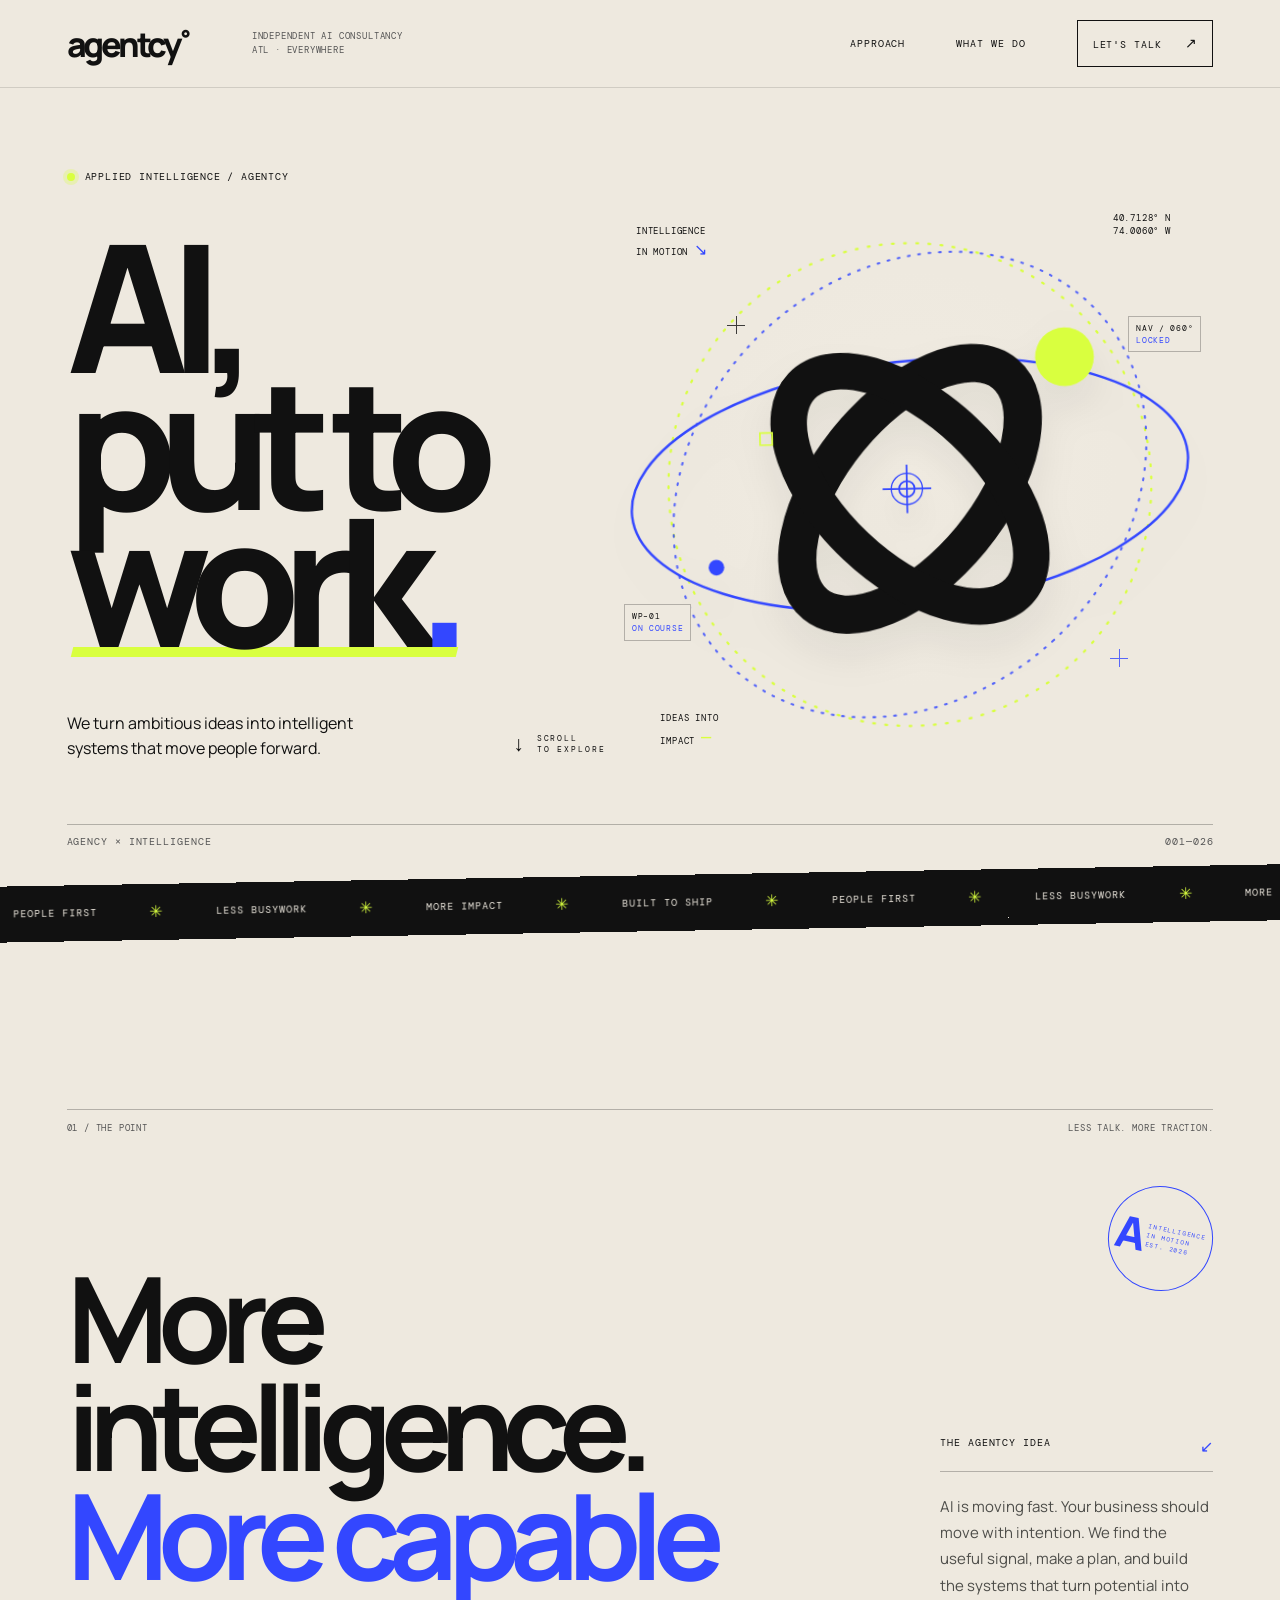
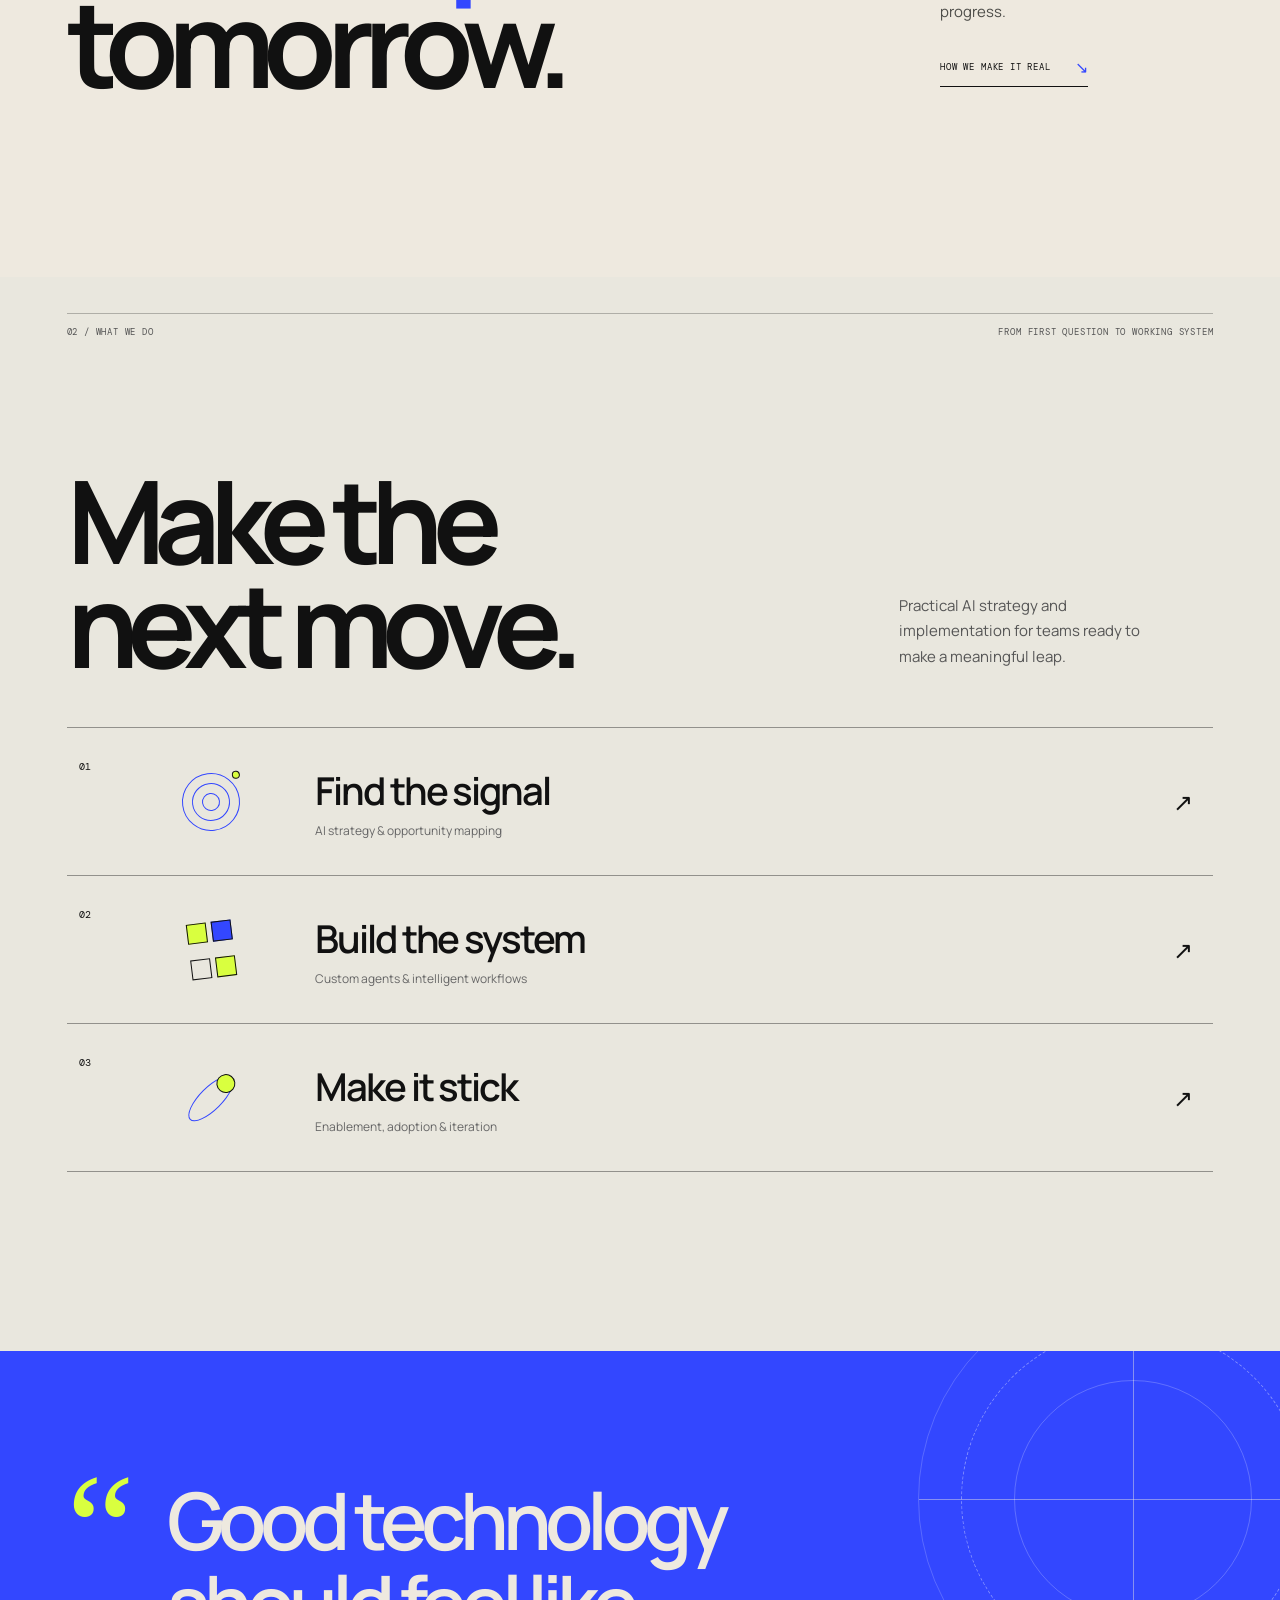
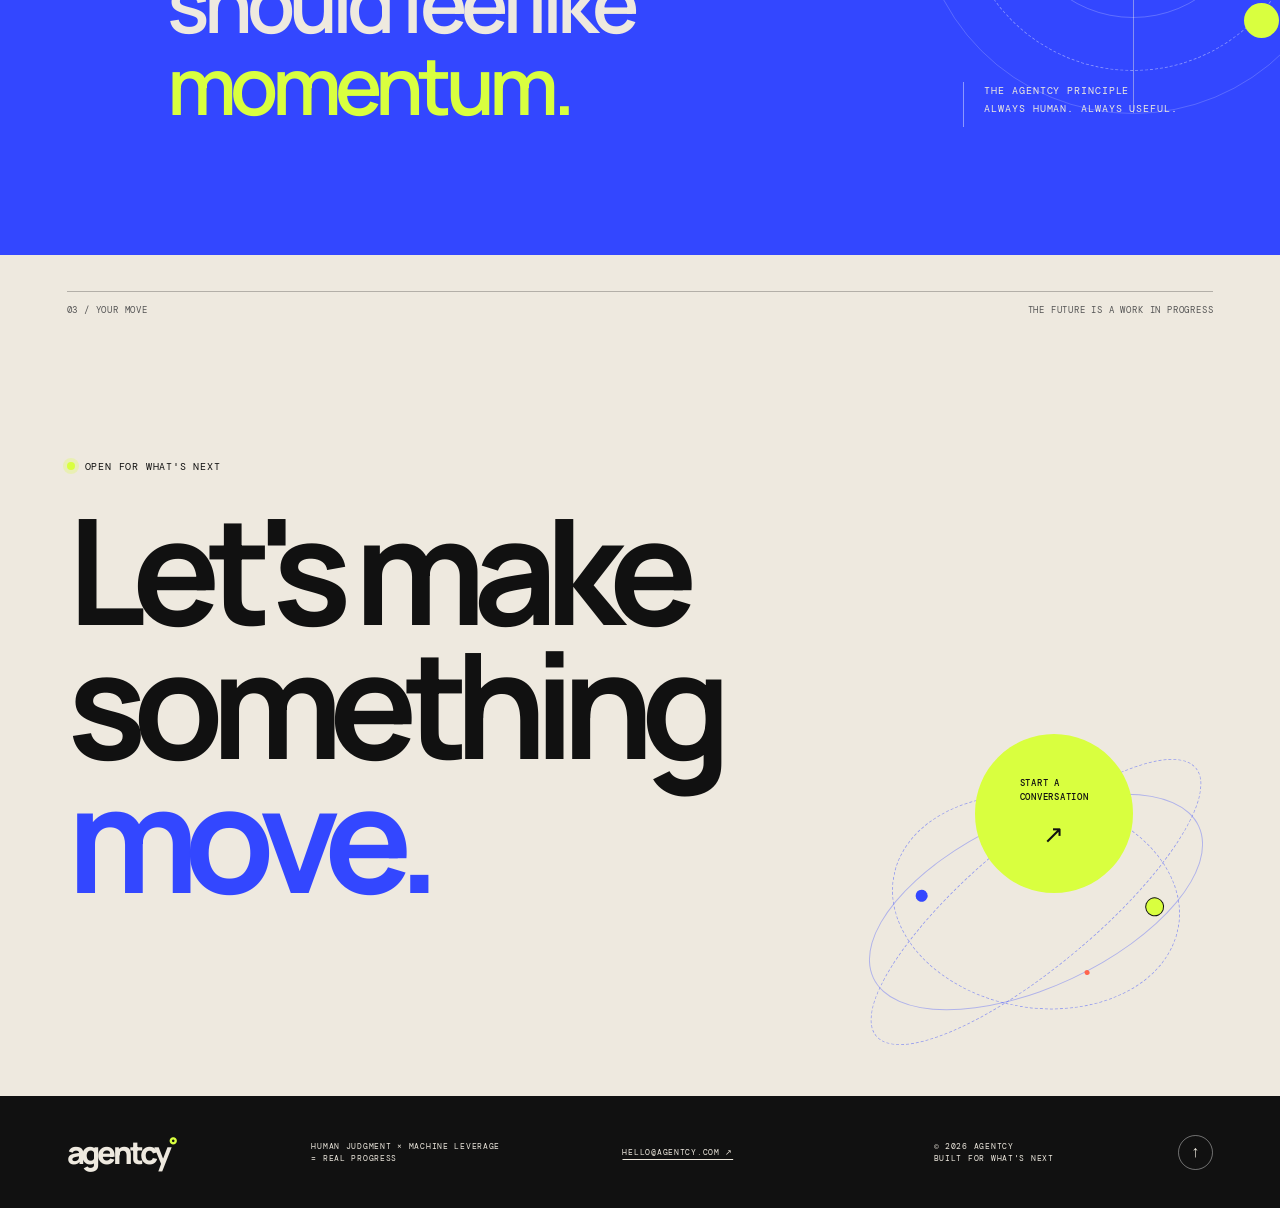
==== index.html @ abfb2449 "Publish Agentcy mockup" ====
<!doctype html>
<html lang="en">
  <head>
    <meta charset="utf-8" />
    <meta name="viewport" content="width=device-width, initial-scale=1" />
    <meta name="theme-color" content="#eee9df" />
    <meta name="description" content="Agentcy puts artificial intelligence to work for a brighter working world." />
    <title>Agentcy — AI, put to work.</title>
    <link rel="preconnect" href="https://fonts.googleapis.com" />
    <link rel="preconnect" href="https://fonts.gstatic.com" crossorigin />
    <link href="https://fonts.googleapis.com/css2?family=DM+Mono:wght@400;500&family=Manrope:wght@400;500;600;700;800&display=swap" rel="stylesheet" />
    <link rel="stylesheet" href="styles.css" />
    <script src="motion.js" defer></script>
  </head>
  <body>
    <div class="site-shell">
      <header class="topbar">
        <a class="wordmark" href="#top" aria-label="Agentcy home">agentcy<span class="mark-dot">°</span></a>
        <span class="topbar-note mono">INDEPENDENT AI CONSULTANCY<br />ATL · EVERYWHERE</span>
        <nav class="topnav mono" aria-label="Main navigation">
          <a href="#approach">APPROACH</a>
          <a href="#services">WHAT WE DO</a>
          <a class="nav-contact" href="#contact">LET'S TALK <span>↗</span></a>
        </nav>
        <button class="menu-toggle" aria-label="Open navigation" aria-expanded="false"><i></i><i></i></button>
      </header>

      <main id="top">
        <section class="hero section-frame" aria-labelledby="hero-title">
          <div class="hero-copy">
            <p class="eyebrow mono"><span class="live-dot"></span> APPLIED INTELLIGENCE / AGENTCY</p>
            <h1 id="hero-title">AI,<br />put to<br /><span class="underlined-word">work<span class="period">.</span></span></h1>
            <div class="hero-bottomline">
              <p>We turn ambitious ideas into intelligent systems that move people forward.</p>
              <a class="round-link mono" href="#approach" aria-label="Scroll to discover">↓ <span>SCROLL<br />TO EXPLORE</span></a>
            </div>
          </div>
          <div class="hero-art motion-stage" data-motion="hero" aria-label="Animated Agentcy orbital mark">
            <div class="art-caption mono caption-top">INTELLIGENCE<br />IN MOTION <span>↘</span></div>
            <div class="crosshair crosshair-a"></div><div class="crosshair crosshair-b"></div>
            <div class="art-coordinate mono">40.7128° N<br />74.0060° W</div>
            <svg class="orbital-art" viewBox="0 0 700 700" role="img" aria-hidden="true">
              <defs>
                <filter id="grain" x="-20%" y="-20%" width="140%" height="140%">
                  <feTurbulence type="fractalNoise" baseFrequency=".8" numOctaves="2" stitchTiles="stitch" />
                  <feColorMatrix type="saturate" values="0" />
                  <feComponentTransfer><feFuncA type="table" tableValues="0 .16" /></feComponentTransfer>
                  <feBlend in="SourceGraphic" mode="soft-light" />
                </filter>
              </defs>
              <g class="orbit-drift">
                <g class="orbit-rings">
                  <circle class="ring ring-dash" cx="350" cy="350" r="278" />
                  <ellipse class="orbit-line orbit-blue-a" cx="350" cy="350" rx="322" ry="142" transform="rotate(-27 350 350)" />
                  <ellipse class="orbit-line orbit-line-dash orbit-blue-b" cx="350" cy="350" rx="244" ry="294" transform="rotate(27 350 350)" />
                </g>
              </g>
              <g class="ribbon-drift">
                <g class="ribbon-group">
                  <ellipse class="black-loop black-loop-a" cx="350" cy="350" rx="172" ry="91" transform="rotate(-47 350 350)" />
                  <ellipse class="black-loop black-loop-b" cx="350" cy="350" rx="172" ry="91" transform="rotate(47 350 350)" />
                </g>
              </g>
              <g class="waypoints">
                <g class="orb-float"><circle class="waypoint waypoint-lime" cx="536" cy="203" r="35" /></g>
                <circle class="waypoint waypoint-blue" cx="121" cy="445" r="9" />
                <rect class="waypoint-square" x="174" y="291" width="14" height="14" />
              </g>
              <g class="target-mark">
                <circle class="target-pulse" cx="350" cy="350" r="18" />
                <circle cx="350" cy="350" r="9" />
                <path d="M350 322v56M322 350h56" />
              </g>
            </svg>
            <span class="hud-label mono hud-label-a">NAV / 060°<br /><b>LOCKED</b></span>
            <span class="hud-label mono hud-label-b">WP–01<br /><b>ON COURSE</b></span>
            <div class="art-caption mono caption-bottom">IDEAS INTO<br />IMPACT <span>—</span></div>
          </div>
          <div class="hero-index mono">AGENCY × INTELLIGENCE <span>001—026</span></div>
        </section>

        <section class="ticker" aria-label="Agentcy capabilities">
          <div class="ticker-track mono" aria-hidden="true">
            <span>PEOPLE FIRST</span><b>✳</b><span>LESS BUSYWORK</span><b>✳</b><span>MORE IMPACT</span><b>✳</b><span>BUILT TO SHIP</span><b>✳</b><span>PEOPLE FIRST</span><b>✳</b><span>LESS BUSYWORK</span><b>✳</b><span>MORE IMPACT</span><b>✳</b><span>BUILT TO SHIP</span><b>✳</b>
          </div>
        </section>

        <section class="manifesto section-frame" id="approach">
          <div class="section-kicker mono"><span>01 / THE POINT</span><span>LESS TALK. MORE TRACTION.</span></div>
          <div class="manifesto-content">
            <h2>More intelligence.<br /><span class="outline-text">More capable</span><br />tomorrow.</h2>
            <div class="manifesto-aside">
              <p class="aside-tag mono">THE AGENTCY IDEA <span>↙</span></p>
              <p>AI is moving fast. Your business should move with intention. We find the useful signal, make a plan, and build the systems that turn potential into progress.</p>
              <a href="#services" class="text-link mono">HOW WE MAKE IT REAL <span>↘</span></a>
            </div>
          </div>
          <div class="manifesto-stamp mono"><span>A</span><small>INTELLIGENCE<br />IN MOTION<br />EST. 2026</small></div>
        </section>

        <section class="services section-frame" id="services">
          <div class="section-kicker mono"><span>02 / WHAT WE DO</span><span>FROM FIRST QUESTION TO WORKING SYSTEM</span></div>
          <div class="services-heading"><h2>Make the<br />next move.</h2><p>Practical AI strategy and implementation for teams ready to make a meaningful leap.</p></div>
          <div class="service-list">
            <article class="service-card motion-card">
              <span class="service-no mono">01</span><div class="service-symbol symbol-scan"><i></i><i></i><i></i><b></b></div>
              <div class="service-name"><h3>Find the signal</h3><p>AI strategy & opportunity mapping</p></div><span class="service-arrow">↗</span>
              <span class="card-hud mono">SCAN COMPLETE / 100%</span>
            </article>
            <article class="service-card motion-card">
              <span class="service-no mono">02</span><div class="service-symbol symbol-grid"><i></i><i></i><i></i><i></i></div>
              <div class="service-name"><h3>Build the system</h3><p>Custom agents & intelligent workflows</p></div><span class="service-arrow">↗</span>
              <span class="card-hud mono">SYSTEM STATUS / READY</span>
            </article>
            <article class="service-card motion-card">
              <span class="service-no mono">03</span><div class="service-symbol symbol-orbit"><i></i><b></b></div>
              <div class="service-name"><h3>Make it stick</h3><p>Enablement, adoption & iteration</p></div><span class="service-arrow">↗</span>
              <span class="card-hud mono">HUMAN LOOP / ACTIVE</span>
            </article>
          </div>
        </section>

        <section class="quote-band">
          <div class="quote-grid">
            <span class="quote-mark">“</span>
            <blockquote>Good technology should feel like <em>momentum.</em></blockquote>
            <div class="quote-credit mono">THE AGENTCY PRINCIPLE<br />ALWAYS HUMAN. ALWAYS USEFUL.</div>
            <div class="quote-graphic" aria-hidden="true"><span></span><i></i><b></b></div>
          </div>
        </section>

        <section class="contact section-frame" id="contact">
          <div class="section-kicker mono"><span>03 / YOUR MOVE</span><span>THE FUTURE IS A WORK IN PROGRESS</span></div>
          <div class="contact-content">
            <div><p class="eyebrow mono"><span class="live-dot"></span> OPEN FOR WHAT'S NEXT</p><h2>Let's make<br />something <span>move.</span></h2></div>
            <a href="mailto:hello@agentcy.com" class="contact-button"><span>START A<br />CONVERSATION</span><b>↗</b></a>
          </div>
          <div class="contact-orbit" aria-hidden="true"><i></i><b></b><span></span></div>
        </section>
      </main>

      <footer class="footer mono">
        <a class="footer-logo" href="#top">agentcy<span>°</span></a>
        <span>HUMAN JUDGMENT × MACHINE LEVERAGE<br />= REAL PROGRESS</span>
        <a href="mailto:hello@agentcy.com">HELLO@AGENTCY.COM ↗</a>
        <span>© 2026 AGENTCY<br />BUILT FOR WHAT'S NEXT</span>
        <a class="back-top" href="#top" aria-label="Back to top">↑</a>
      </footer>
      <div class="scroll-meter" aria-hidden="true"><span></span></div>
    </div>
  </body>
</html>
---- styles.css ----
:root{--bone:#f2f0e8;--ink:#111;--lime:#d9ff3f;--blue:#3347ff;--concrete:#b9b8b1;--coral:#ff654d;--mono:'DM Mono',monospace;--sans:'Manrope',Arial,sans-serif;--gutter:clamp(22px,5.2vw,82px);--ease:cubic-bezier(.2,.7,.2,1)}
*{box-sizing:border-box}html{scroll-behavior:smooth;background:var(--bone)}body{margin:0;background:var(--bone);color:var(--ink);font-family:var(--sans);overflow-x:hidden}a{color:inherit;text-decoration:none}button{font:inherit}.site-shell{max-width:1920px;margin:auto;overflow:hidden}.mono{font-family:var(--mono);font-weight:400;letter-spacing:.09em;font-size:10px;line-height:1.55}.section-frame{padding-inline:var(--gutter);position:relative}.topbar{height:88px;padding:0 var(--gutter);display:flex;align-items:center;border-bottom:1px solid #1112;gap:clamp(24px,5vw,84px);position:relative;z-index:5}.wordmark{font-size:34px;letter-spacing:-.095em;font-weight:800;line-height:1}.mark-dot{font-size:.65em;vertical-align:top;margin-left:2px}.topbar-note{font-size:9px;color:#555;line-height:1.45}.topnav{margin-left:auto;display:flex;align-items:center;gap:clamp(22px,4vw,60px)}.topnav a{position:relative}.topnav a:after{content:"";position:absolute;left:0;right:100%;bottom:-5px;height:1px;background:var(--ink);transition:right .3s}.topnav a:hover:after{right:0}.topnav .nav-contact{padding:12px 15px;border:1px solid var(--ink);transition:background .2s,color .2s}.nav-contact:hover{background:var(--ink);color:var(--bone)}.nav-contact:after{display:none}.nav-contact span{margin-left:16px;font-size:14px}.menu-toggle{display:none;background:none;border:0;padding:10px}.hero{min-height:min(780px,calc(100svh - 88px));display:grid;grid-template-columns:.94fr 1.06fr;align-items:center;padding-top:58px;padding-bottom:58px}.hero-copy{position:relative;z-index:2;padding-bottom:26px}.eyebrow{font-size:10px;letter-spacing:.08em;margin:0 0 clamp(30px,4vw,55px);display:flex;align-items:center;gap:10px}.live-dot{width:8px;height:8px;background:var(--lime);border-radius:50%;display:inline-block;box-shadow:0 0 0 4px #d9ff3f45}.hero h1{font-size:clamp(90px,13.9vw,203px);letter-spacing:-.105em;line-height:.77;font-weight:800;margin:0;position:relative;z-index:1}.underlined-word{position:relative;display:inline-block}.underlined-word:after{content:"";position:absolute;left:5px;right:-2px;bottom:-.055em;height:.055em;background:var(--lime);transform:skew(-14deg);z-index:-1}.period{color:var(--blue)}.hero-bottomline{display:flex;align-items:flex-end;justify-content:space-between;max-width:550px;margin-top:clamp(36px,5vw,68px)}.hero-bottomline>p{font-size:clamp(14px,1.25vw,18px);line-height:1.55;max-width:320px;margin:0}.round-link{display:flex;gap:10px;align-items:center;white-space:nowrap;font-size:21px}.round-link span{font-size:8px;line-height:1.4}.hero-art{height:min(650px,63vw);min-height:430px;position:relative;display:grid;place-items:center;isolation:isolate;--p:0}.hero-art:before{content:"";position:absolute;width:82%;aspect-ratio:1;border-radius:50%;background:radial-gradient(circle,#f9f8f2 0%,#f2f0e8 59%,#f2f0e800 72%);z-index:-1}.orbital-art{width:min(100%,690px);height:auto;overflow:visible;filter:drop-shadow(0 22px 18px #1111);transform:translate3d(calc(var(--p)*-12px),calc(var(--p)*16px),0) rotate(calc(var(--p)*-3deg));will-change:transform}.black-ribbon{fill:var(--ink)}.ring,.orbit-line{fill:none;stroke:var(--blue);stroke-width:1.6}.ring-dash,.orbit-line-dash{stroke-dasharray:2 10;stroke-linecap:round}.orbit-line{stroke-width:2}.ring-dash{stroke:var(--lime);stroke-width:2}.orbit-rings{transform-origin:350px 350px;animation:orbit 42s linear infinite}.orbit-line-dash{stroke:var(--blue);opacity:.72}.waypoint-lime{fill:var(--lime)}.waypoint-blue{fill:var(--blue)}.waypoint-square{fill:none;stroke:var(--lime);stroke-width:2}.target-mark{stroke:var(--blue);fill:none;stroke-width:2}.target-mark circle{fill:var(--bone)}.art-caption{position:absolute;z-index:2;font-size:9px;line-height:1.5}.caption-top{top:11%;left:5%}.caption-top span{color:var(--blue);font-size:16px}.caption-bottom{bottom:8%;left:9%}.caption-bottom span{color:var(--lime);font-size:17px}.art-coordinate{position:absolute;right:7%;top:9%;font-size:9px;text-align:right}.hud-label{position:absolute;font-size:8px;padding:5px 7px;border:1px solid #1114;background:var(--bone);z-index:2}.hud-label b{font-weight:400;color:var(--blue)}.hud-label-a{top:25%;right:2%}.hud-label-b{bottom:25%;left:3%}.crosshair{position:absolute;width:18px;height:18px;opacity:.8}.crosshair:before,.crosshair:after{content:"";position:absolute;background:var(--ink)}.crosshair:before{width:1px;height:18px;left:9px}.crosshair:after{height:1px;width:18px;top:9px}.crosshair-a{top:25%;left:20%}.crosshair-b{bottom:21%;right:14%;color:var(--blue)}.crosshair-b:before,.crosshair-b:after{background:var(--blue)}.hero-index{position:absolute;bottom:19px;left:var(--gutter);right:var(--gutter);border-top:1px solid #1114;padding-top:9px;display:flex;justify-content:space-between;color:#555}.ticker{background:var(--ink);color:var(--bone);overflow:hidden;transform:rotate(-1deg) scale(1.02);margin:8px 0 0;height:54px;display:flex;align-items:center;position:relative;z-index:2}.ticker-track{display:flex;align-items:center;justify-content:space-around;gap:clamp(24px,4vw,64px);white-space:nowrap;min-width:max-content;animation:marquee 31s linear infinite;padding-left:25px;font-size:10px}.ticker-track b{font-size:16px;color:var(--lime);font-weight:400}.manifesto{padding-top:clamp(105px,14vw,205px);padding-bottom:clamp(105px,14vw,195px);min-height:650px}.section-kicker{display:flex;justify-content:space-between;border-top:1px solid #1114;padding-top:12px;color:#555;font-size:9px}.manifesto-content{display:grid;grid-template-columns:1fr .36fr;gap:10%;align-items:end;margin-top:clamp(70px,10vw,140px)}.manifesto h2,.services-heading h2,.contact h2{font-size:clamp(56px,9.3vw,130px);line-height:.91;letter-spacing:-.09em;font-weight:700;margin:0}.outline-text{-webkit-text-stroke:1.5px var(--ink);color:transparent}.manifesto-aside{max-width:310px;padding-bottom:10px}.aside-tag{border-bottom:1px solid #1114;padding-bottom:11px;margin:0 0 22px;display:flex;justify-content:space-between}.aside-tag span{color:var(--blue);font-size:16px}.manifesto-aside>p:not(.aside-tag){font-size:15px;line-height:1.75;color:#4d4d49;margin:0 0 28px}.text-link{display:inline-flex;gap:24px;align-items:center;border-bottom:1px solid;padding-bottom:6px;font-size:9px}.text-link span{font-size:16px;color:var(--blue)}.manifesto-stamp{position:absolute;right:var(--gutter);top:27%;width:105px;height:105px;border:1px solid var(--blue);border-radius:50%;display:flex;align-items:center;justify-content:center;gap:6px;color:var(--blue);transform:rotate(12deg)}.manifesto-stamp>span{font-size:44px;font-family:var(--sans);font-weight:800;letter-spacing:-.12em}.manifesto-stamp small{font-size:6px;line-height:1.5}.services{padding-top:36px;padding-bottom:clamp(110px,14vw,190px);background:#e9e7de}.services-heading{display:flex;align-items:end;justify-content:space-between;padding:clamp(70px,10vw,135px) 0 50px}.services-heading h2{font-size:clamp(62px,9vw,125px)}.services-heading>p{max-width:280px;font-size:15px;line-height:1.7;margin:0 3% 8px 20px;color:#555}.service-list{border-top:1px solid #1116}.service-card{min-height:148px;display:grid;grid-template-columns:60px 100px 1fr auto;align-items:center;gap:clamp(10px,3vw,42px);padding:18px 12px;border-bottom:1px solid #1116;position:relative;overflow:hidden;transition:padding .35s var(--ease),background .35s;--tilt:0deg}.service-card:before{content:"";position:absolute;inset:0;background:var(--lime);transform:scaleY(0);transform-origin:bottom;transition:transform .4s var(--ease);z-index:0}.service-card:hover{padding-left:25px;padding-right:25px}.service-card:hover:before{transform:scaleY(1)}.service-card>*{position:relative;z-index:1}.service-no{align-self:start;margin-top:13px}.service-name h3{font-size:clamp(23px,3vw,39px);letter-spacing:-.055em;margin:0 0 5px;font-weight:600}.service-name p{font-size:12px;color:#666;margin:0}.service-arrow{font-size:24px;margin-right:8px}.card-hud{position:absolute;right:12px;bottom:12px;font-size:7px;opacity:0;transition:opacity .25s}.service-card:hover .card-hud{opacity:.65}.service-symbol{width:68px;height:68px;display:flex;align-items:center;justify-content:center;position:relative;transform:rotate(var(--tilt));transition:transform .3s}.service-card:hover .service-symbol{transform:rotate(12deg) scale(1.08)}.symbol-scan i{position:absolute;border:1px solid var(--blue);border-radius:50%;width:58px;height:58px}.symbol-scan i:nth-child(2){width:38px;height:38px}.symbol-scan i:nth-child(3){width:18px;height:18px}.symbol-scan b{width:8px;height:8px;background:var(--lime);border:1px solid var(--ink);border-radius:50%;position:absolute;right:2px;top:6px}.symbol-grid{display:grid;grid-template-columns:repeat(2,20px);gap:5px}.symbol-grid i{width:20px;height:20px;border:1px solid var(--ink);background:var(--lime)}.symbol-grid i:nth-child(2){background:var(--blue)}.symbol-grid i:nth-child(3){background:transparent}.symbol-orbit i{width:60px;height:23px;border:1px solid var(--blue);border-radius:50%;position:absolute;transform:rotate(-38deg)}.symbol-orbit b{width:19px;height:19px;border-radius:50%;background:var(--lime);border:1px solid var(--ink);position:absolute;right:8px;top:12px}.quote-band{background:var(--blue);color:var(--bone);padding:clamp(72px,10vw,145px) var(--gutter);position:relative;overflow:hidden}.quote-grid{display:grid;grid-template-columns:80px 1fr 250px;align-items:start;gap:20px;position:relative;z-index:1}.quote-mark{font-size:clamp(90px,12vw,180px);line-height:.65;font-family:Georgia,serif;color:var(--lime)}blockquote{font-size:clamp(38px,6.2vw,88px);line-height:1.04;letter-spacing:-.075em;font-weight:600;margin:0;max-width:900px}blockquote em{font-style:normal;color:var(--lime)}.quote-credit{align-self:end;line-height:1.8;padding:0 0 9px 20px;border-left:1px solid #ffffff70}.quote-graphic{position:absolute;width:430px;height:430px;border:1px solid #ffffff30;border-radius:50%;right:-135px;top:-195px}.quote-graphic:before,.quote-graphic:after{content:"";position:absolute;inset:42px;border:1px dashed #ffffff65;border-radius:50%}.quote-graphic:after{inset:95px;border-style:solid;opacity:.55}.quote-graphic span{width:35px;height:35px;position:absolute;right:68px;bottom:75px;background:var(--lime);border-radius:50%}.quote-graphic i,.quote-graphic b{position:absolute;display:block;background:var(--bone);width:1px;height:100%;left:50%;top:0;opacity:.45}.quote-graphic b{width:100%;height:1px;top:50%;left:0}.contact{padding-top:36px;padding-bottom:clamp(100px,15vw,205px);overflow:hidden}.contact-content{padding-top:clamp(85px,11vw,155px);display:flex;align-items:flex-end;justify-content:space-between;position:relative;z-index:1}.contact h2{font-size:clamp(70px,11.5vw,162px)}.contact h2 span{color:var(--blue)}.contact .eyebrow{margin-bottom:28px}.contact-button{width:clamp(125px,14vw,190px);aspect-ratio:1;border-radius:50%;background:var(--lime);display:flex;flex-direction:column;align-items:center;justify-content:center;gap:12px;font:500 9px/1.6 var(--mono);letter-spacing:.08em;transition:transform .4s var(--ease),background .3s;position:relative;margin:0 7% 1% 0}.contact-button:hover{transform:rotate(-12deg) scale(1.06);background:#e4ff74}.contact-button b{font:400 25px var(--sans)}.contact-orbit{position:absolute;width:360px;height:170px;border:1px solid #3347ff55;border-radius:50%;right:5%;bottom:13%;transform:rotate(-25deg)}.contact-orbit:before,.contact-orbit:after{content:"";position:absolute;inset:-22px 34px;border:1px dashed #3347ff70;border-radius:50%;transform:rotate(35deg)}.contact-orbit:after{inset:20px -30px;transform:rotate(-15deg)}.contact-orbit i,.contact-orbit b,.contact-orbit span{position:absolute;width:12px;height:12px;border-radius:50%;background:var(--blue);left:20%;top:14%}.contact-orbit b{left:auto;right:18%;top:auto;bottom:12%;background:var(--lime);border:1px solid var(--ink);width:19px;height:19px}.contact-orbit span{width:5px;height:5px;background:var(--coral);left:54%;top:auto;bottom:-4px}.footer{min-height:112px;padding:22px var(--gutter);background:var(--ink);color:var(--bone);display:grid;grid-template-columns:1fr 1.3fr 1.3fr 1fr auto;align-items:center;gap:24px;font-size:8px}.footer-logo{font:800 31px var(--sans);letter-spacing:-.1em}.footer-logo span{font-size:.65em;vertical-align:top;color:var(--lime)}.footer>a:nth-of-type(2){text-decoration:underline;text-underline-offset:4px}.back-top{border:1px solid #fff6;border-radius:50%;width:35px;height:35px;display:grid;place-items:center;font-size:16px;transition:background .2s,color .2s}.back-top:hover{background:var(--lime);color:var(--ink)}.scroll-meter{position:fixed;right:0;top:0;z-index:10;width:3px;height:100vh;background:#1110;pointer-events:none}.scroll-meter span{display:block;width:100%;height:var(--scroll,0%);background:var(--lime);box-shadow:0 0 7px #d9ff3f}.reveal{opacity:0;transform:translateY(34px);transition:opacity .8s var(--ease),transform .8s var(--ease)}.reveal.is-visible{opacity:1;transform:none}
@keyframes orbit{to{transform:rotate(360deg)}}@keyframes marquee{to{transform:translateX(-50%)}}
@media(max-width:900px){.topbar{height:75px}.topbar-note{display:none}.hero{grid-template-columns:1fr 1fr;min-height:640px;padding-top:36px}.hero h1{font-size:clamp(95px,16vw,150px)}.hero-art{min-height:400px;height:55vw;margin-right:-8vw}.manifesto-content{grid-template-columns:1fr .45fr}.manifesto-stamp{top:17%;right:7%}.quote-grid{grid-template-columns:52px 1fr}.quote-credit{grid-column:2;margin-top:22px}.quote-graphic{right:-240px}.footer{grid-template-columns:1fr 1fr 1fr}.footer>span:nth-child(2){display:none}.footer>span:nth-child(4){text-align:right}}
@media(max-width:640px){:root{--gutter:22px}.topbar{height:68px}.wordmark{font-size:30px}.topnav{position:absolute;top:67px;right:0;left:0;margin:0;padding:20px var(--gutter) 25px;background:var(--bone);border-bottom:1px solid #1113;display:none;align-items:stretch;flex-direction:column;gap:18px}.topnav.is-open{display:flex}.topnav .nav-contact{align-self:flex-start}.menu-toggle{margin-left:auto;display:grid;gap:5px;cursor:pointer}.menu-toggle i{display:block;width:22px;height:1px;background:var(--ink);transition:transform .2s}.menu-toggle[aria-expanded="true"] i:first-child{transform:translateY(3px) rotate(45deg)}.menu-toggle[aria-expanded="true"] i:last-child{transform:translateY(-3px) rotate(-45deg)}.hero{display:flex;flex-direction:column;align-items:stretch;padding-top:56px;padding-bottom:44px;min-height:auto}.hero-copy{padding:0}.eyebrow{font-size:8px;margin-bottom:30px}.hero h1{font-size:clamp(94px,24vw,145px);line-height:.79}.hero-bottomline{margin-top:28px;gap:20px}.hero-bottomline>p{font-size:13px;max-width:255px}.round-link{font-size:18px}.hero-art{height:95vw;min-height:350px;margin:6px -12vw 0;order:2}.orbital-art{width:105%}.art-caption{font-size:8px}.caption-top{left:14%;top:8%}.caption-bottom{left:16%;bottom:5%}.hero-index{position:relative;left:auto;right:auto;bottom:auto;order:3;margin-top:-6px}.ticker{height:46px;margin-top:0}.ticker-track{font-size:9px;gap:24px}.manifesto{padding-top:100px;padding-bottom:110px;min-height:auto}.section-kicker{font-size:7px}.manifesto-content{display:block;margin-top:75px}.manifesto h2{font-size:clamp(56px,14vw,84px)}.manifesto-stamp{width:78px;height:78px;top:42px;right:22px}.manifesto-stamp>span{font-size:32px}.manifesto-stamp small{font-size:5px}.manifesto-aside{margin:55px 0 0 auto;max-width:290px}.manifesto-aside>p:not(.aside-tag){font-size:14px}.services{padding-top:25px;padding-bottom:100px}.services-heading{display:block;padding:75px 0 35px}.services-heading h2{font-size:clamp(60px,15vw,90px)}.services-heading>p{margin:25px 0 0;font-size:14px;max-width:280px}.service-card{grid-template-columns:32px 58px 1fr auto;min-height:122px;gap:10px;padding:15px 2px}.service-card:hover{padding-left:8px;padding-right:8px}.service-symbol{width:50px;height:50px;transform:scale(.78);transform-origin:center}.service-name h3{font-size:clamp(18px,5vw,26px)}.service-name p{font-size:10px;max-width:170px}.service-no{font-size:8px}.service-arrow{font-size:19px;margin-right:0}.card-hud{display:none}.quote-band{padding-top:72px;padding-bottom:76px}.quote-grid{grid-template-columns:31px 1fr;gap:10px}.quote-mark{font-size:80px}blockquote{font-size:clamp(37px,9vw,55px)}.quote-credit{font-size:8px;margin-top:26px}.quote-graphic{width:300px;height:300px;right:-205px;top:-120px}.contact{padding-top:25px;padding-bottom:110px}.contact-content{display:block;padding-top:75px}.contact h2{font-size:clamp(63px,15vw,96px)}.contact-button{width:118px;margin:35px 8% 0 auto;font-size:8px}.contact-orbit{width:235px;height:108px;right:-4%;bottom:11%}.footer{grid-template-columns:1fr auto;gap:17px;padding-top:22px;padding-bottom:22px}.footer-logo{font-size:26px}.footer>a:nth-of-type(2){grid-column:1;grid-row:2}.footer>span:nth-child(4){grid-column:2;grid-row:1/3;font-size:7px}.back-top{grid-column:2;grid-row:3;justify-self:end;width:29px;height:29px}.footer{font-size:7px}}
@media(prefers-reduced-motion:reduce){*,*:before,*:after{scroll-behavior:auto!important;animation-duration:.01ms!important;animation-iteration-count:1!important;transition-duration:.01ms!important}.reveal{opacity:1;transform:none}}

/* Scroll-tied hero artwork: each layer now travels at its own rate. */
.orbital-art{--scroll-progress:0;transform:translate3d(0,0,0);transition:none}
.orbit-rings{transform-origin:350px 350px;animation:none}
.orbit-line{stroke-width:2.4}
.orbit-blue-a{stroke:var(--blue);stroke-width:2.8}
.orbit-blue-b{opacity:.82}
.ring-dash{stroke-width:2.6;stroke-dasharray:2 12}
.ribbon-group{transform-box:view-box;transform-origin:350px 350px}
.black-loop{fill:none;stroke:var(--ink);stroke-width:42;stroke-linecap:round}
.black-loop-a{stroke-width:44}
.black-loop-b{stroke-width:42}
.waypoint-lime{transform-box:fill-box;transform-origin:center}
@media(prefers-reduced-motion:reduce){.orbital-art,.orbit-rings,.ribbon-group,.waypoints,.waypoint-lime,.target-mark{transform:none!important}}
:root{--bone:#eee9df}
.hero-art:before{background:radial-gradient(circle,#f1ece2 0%,var(--bone) 59%,transparent 72%)}
.outline-text{-webkit-text-stroke:0;color:var(--blue)}
.orbit-drift,.ribbon-drift{transform-box:view-box;transform-origin:350px 350px}
.orbit-drift{animation:orbit-drift 90s linear infinite}
.ribbon-drift{animation:ribbon-drift 20s ease-in-out infinite}
.orb-float{transform-box:view-box;transform-origin:536px 203px;animation:orb-float 5s ease-in-out infinite}
.waypoint-blue{animation:waypoint-signal 3.2s ease-in-out infinite}
.target-pulse{fill:none;stroke:var(--blue);stroke-width:1.5;transform-box:fill-box;transform-origin:center;animation:target-pulse 3.8s ease-out infinite}
@keyframes orbit-drift{to{transform:rotate(360deg)}}
@keyframes ribbon-drift{0%,100%{transform:rotate(-1deg)}50%{transform:rotate(1deg)}}
@keyframes orb-float{0%,100%{transform:translateY(0)}50%{transform:translateY(-8px)}}
@keyframes waypoint-signal{0%,100%{opacity:.55}50%{opacity:1}}
@keyframes target-pulse{0%{transform:scale(.7);opacity:.8}90%,100%{transform:scale(1.45);opacity:0}}
@media(prefers-reduced-motion:reduce){.orbit-drift,.ribbon-drift,.orb-float,.waypoint-blue,.target-pulse{animation:none!important}}
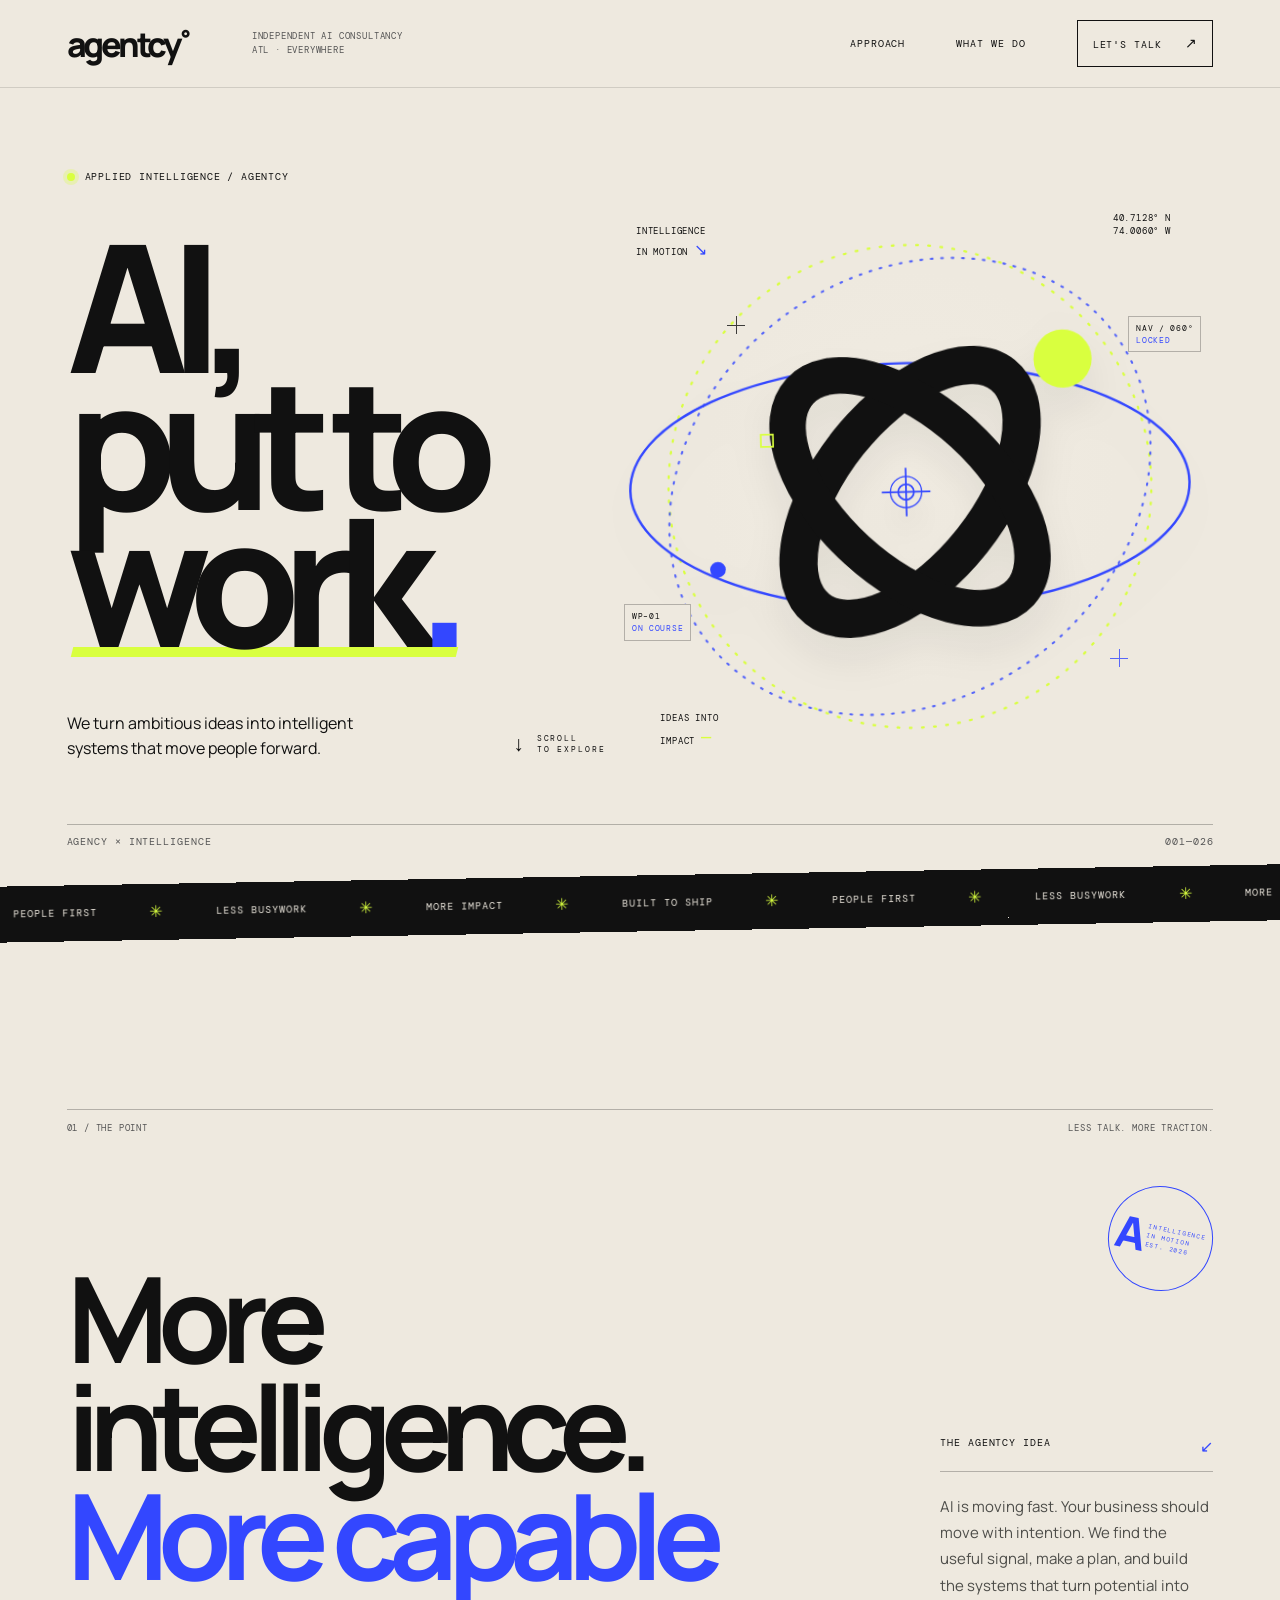
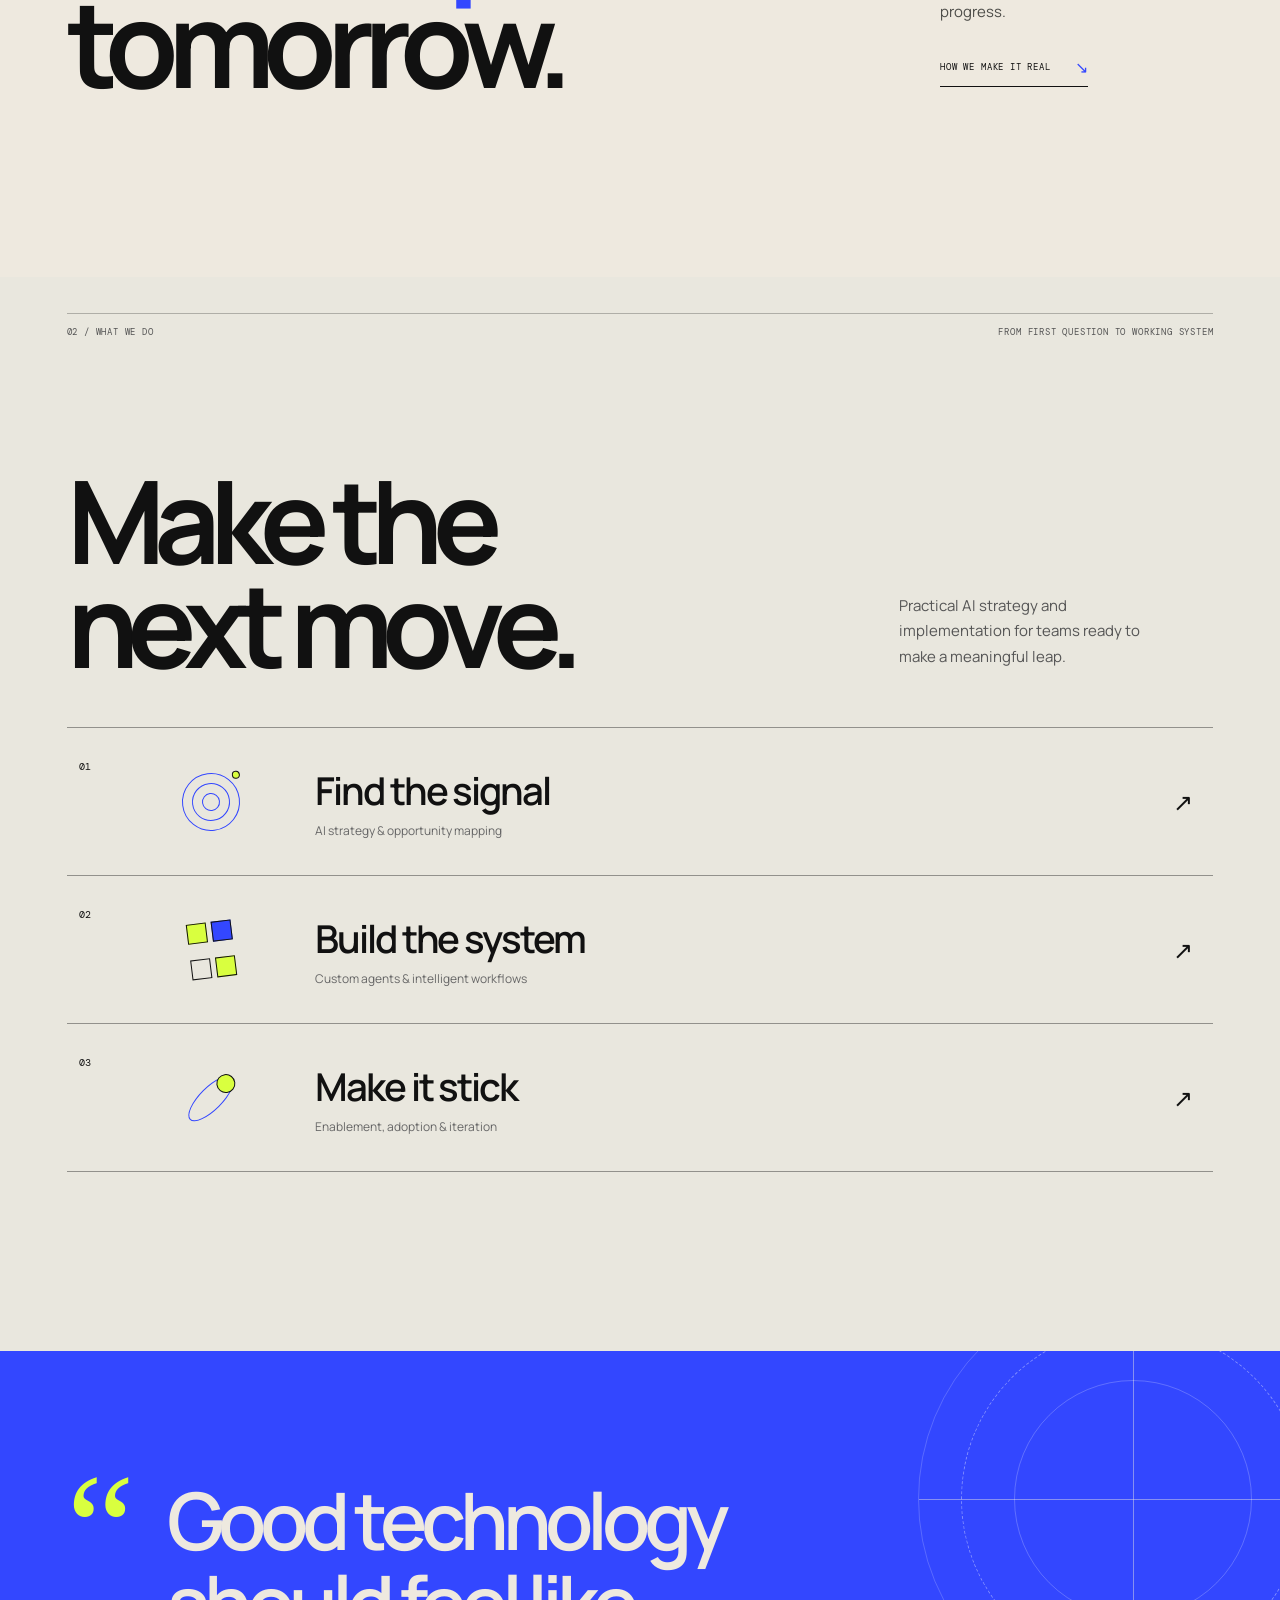
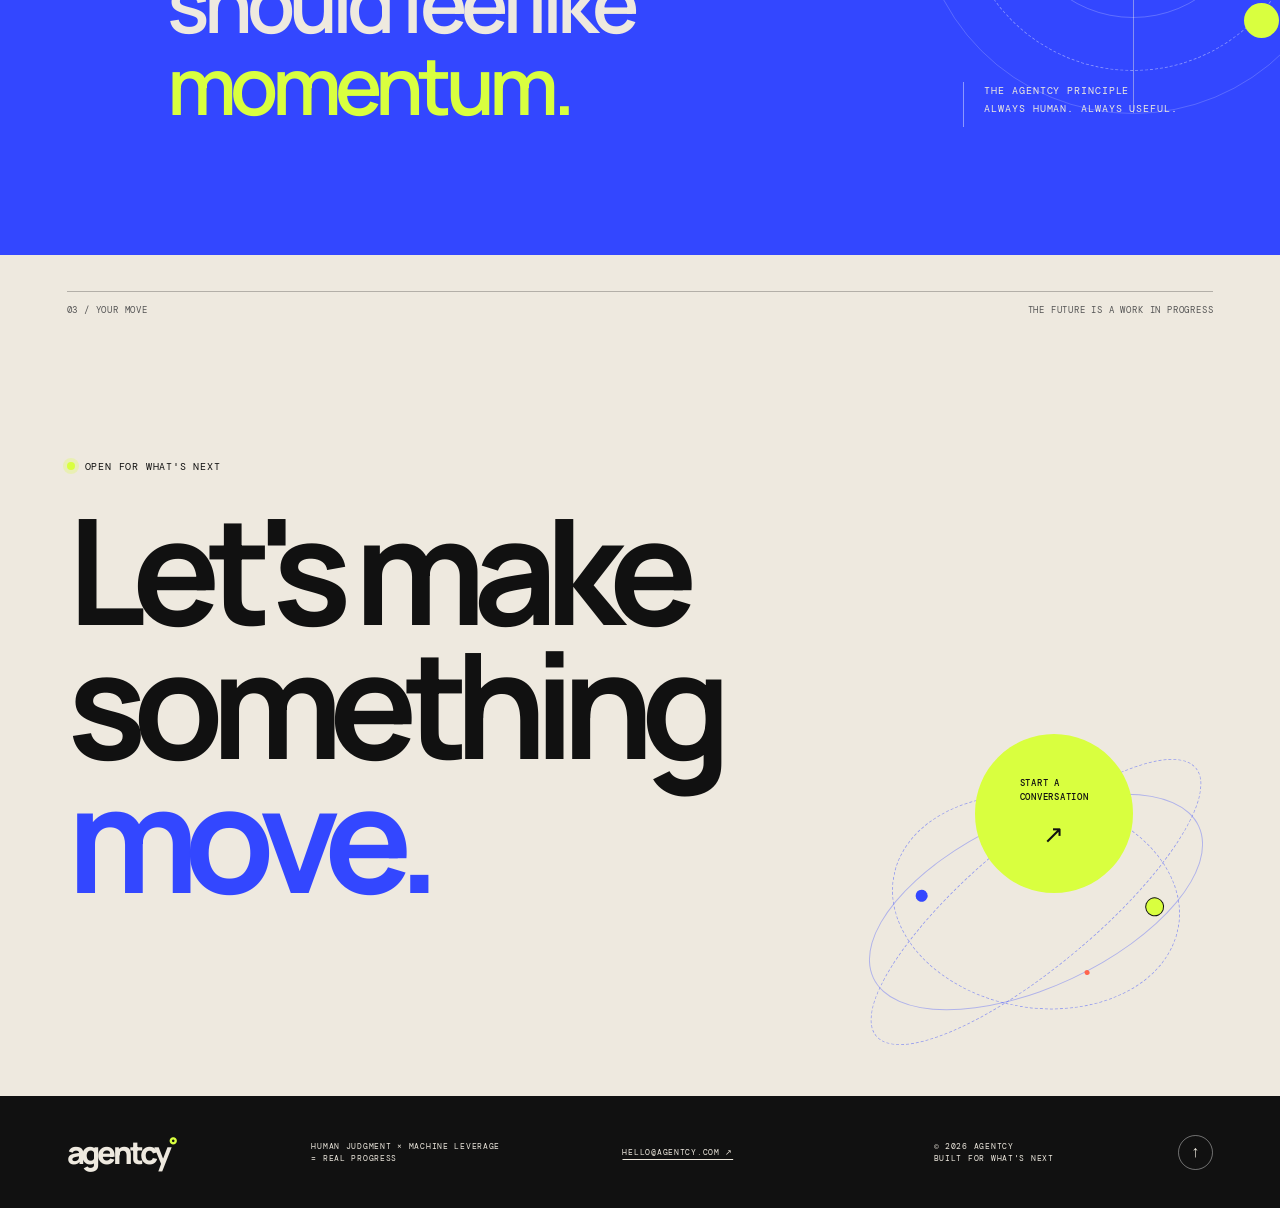
==== commit 2fc83289: "Refine orbital motion" ====
--- a/index.html
+++ b/index.html
@@ -51,18 +51,18 @@
               <g class="orbit-drift">
                 <g class="orbit-rings">
                   <circle class="ring ring-dash" cx="350" cy="350" r="278" />
-                  <ellipse class="orbit-line orbit-blue-a" cx="350" cy="350" rx="322" ry="142" transform="rotate(-27 350 350)" />
-                  <ellipse class="orbit-line orbit-line-dash orbit-blue-b" cx="350" cy="350" rx="244" ry="294" transform="rotate(27 350 350)" />
+                  <g class="orbit-spin-a"><ellipse class="orbit-line orbit-blue-a" cx="350" cy="350" rx="322" ry="142" transform="rotate(-27 350 350)" /></g>
+                  <g class="orbit-spin-b"><ellipse class="orbit-line orbit-line-dash orbit-blue-b" cx="350" cy="350" rx="244" ry="294" transform="rotate(27 350 350)" /></g>
                 </g>
               </g>
               <g class="ribbon-drift">
                 <g class="ribbon-group">
-                  <ellipse class="black-loop black-loop-a" cx="350" cy="350" rx="172" ry="91" transform="rotate(-47 350 350)" />
-                  <ellipse class="black-loop black-loop-b" cx="350" cy="350" rx="172" ry="91" transform="rotate(47 350 350)" />
+                  <g class="loop-spin-a"><ellipse class="black-loop black-loop-a" cx="350" cy="350" rx="172" ry="91" transform="rotate(-47 350 350)" /></g>
+                  <g class="loop-spin-b"><ellipse class="black-loop black-loop-b" cx="350" cy="350" rx="172" ry="91" transform="rotate(47 350 350)" /></g>
                 </g>
               </g>
               <g class="waypoints">
-                <g class="orb-float"><circle class="waypoint waypoint-lime" cx="536" cy="203" r="35" /></g>
+                <g class="orbital-node"><g class="orb-float"><circle class="waypoint waypoint-lime" cx="536" cy="203" r="35" /></g></g>
                 <circle class="waypoint waypoint-blue" cx="121" cy="445" r="9" />
                 <rect class="waypoint-square" x="174" y="291" width="14" height="14" />
               </g>
--- a/styles.css
+++ b/styles.css
@@ -22,14 +22,21 @@
 .hero-art:before{background:radial-gradient(circle,#f1ece2 0%,var(--bone) 59%,transparent 72%)}
 .outline-text{-webkit-text-stroke:0;color:var(--blue)}
 .orbit-drift,.ribbon-drift{transform-box:view-box;transform-origin:350px 350px}
+.orbit-spin-a,.orbit-spin-b,.loop-spin-a,.loop-spin-b{transform-box:view-box;transform-origin:350px 350px}
+.orbital-node{transform-box:view-box;transform-origin:350px 350px;animation:orbital-node 28s linear infinite}
 .orbit-drift{animation:orbit-drift 90s linear infinite}
 .ribbon-drift{animation:ribbon-drift 20s ease-in-out infinite}
+.orbit-spin-a,.loop-spin-a{animation:spin-forward 68s linear infinite}
+.orbit-spin-b,.loop-spin-b{animation:spin-reverse 68s linear infinite}
 .orb-float{transform-box:view-box;transform-origin:536px 203px;animation:orb-float 5s ease-in-out infinite}
 .waypoint-blue{animation:waypoint-signal 3.2s ease-in-out infinite}
 .target-pulse{fill:none;stroke:var(--blue);stroke-width:1.5;transform-box:fill-box;transform-origin:center;animation:target-pulse 3.8s ease-out infinite}
 @keyframes orbit-drift{to{transform:rotate(360deg)}}
+@keyframes orbital-node{to{transform:rotate(360deg)}}
+@keyframes spin-forward{to{transform:rotate(360deg)}}
+@keyframes spin-reverse{to{transform:rotate(-360deg)}}
 @keyframes ribbon-drift{0%,100%{transform:rotate(-1deg)}50%{transform:rotate(1deg)}}
 @keyframes orb-float{0%,100%{transform:translateY(0)}50%{transform:translateY(-8px)}}
 @keyframes waypoint-signal{0%,100%{opacity:.55}50%{opacity:1}}
 @keyframes target-pulse{0%{transform:scale(.7);opacity:.8}90%,100%{transform:scale(1.45);opacity:0}}
-@media(prefers-reduced-motion:reduce){.orbit-drift,.ribbon-drift,.orb-float,.waypoint-blue,.target-pulse{animation:none!important}}
+@media(prefers-reduced-motion:reduce){.orbit-drift,.ribbon-drift,.orbit-spin-a,.orbit-spin-b,.loop-spin-a,.loop-spin-b,.orbital-node,.orb-float,.waypoint-blue,.target-pulse{animation:none!important}}
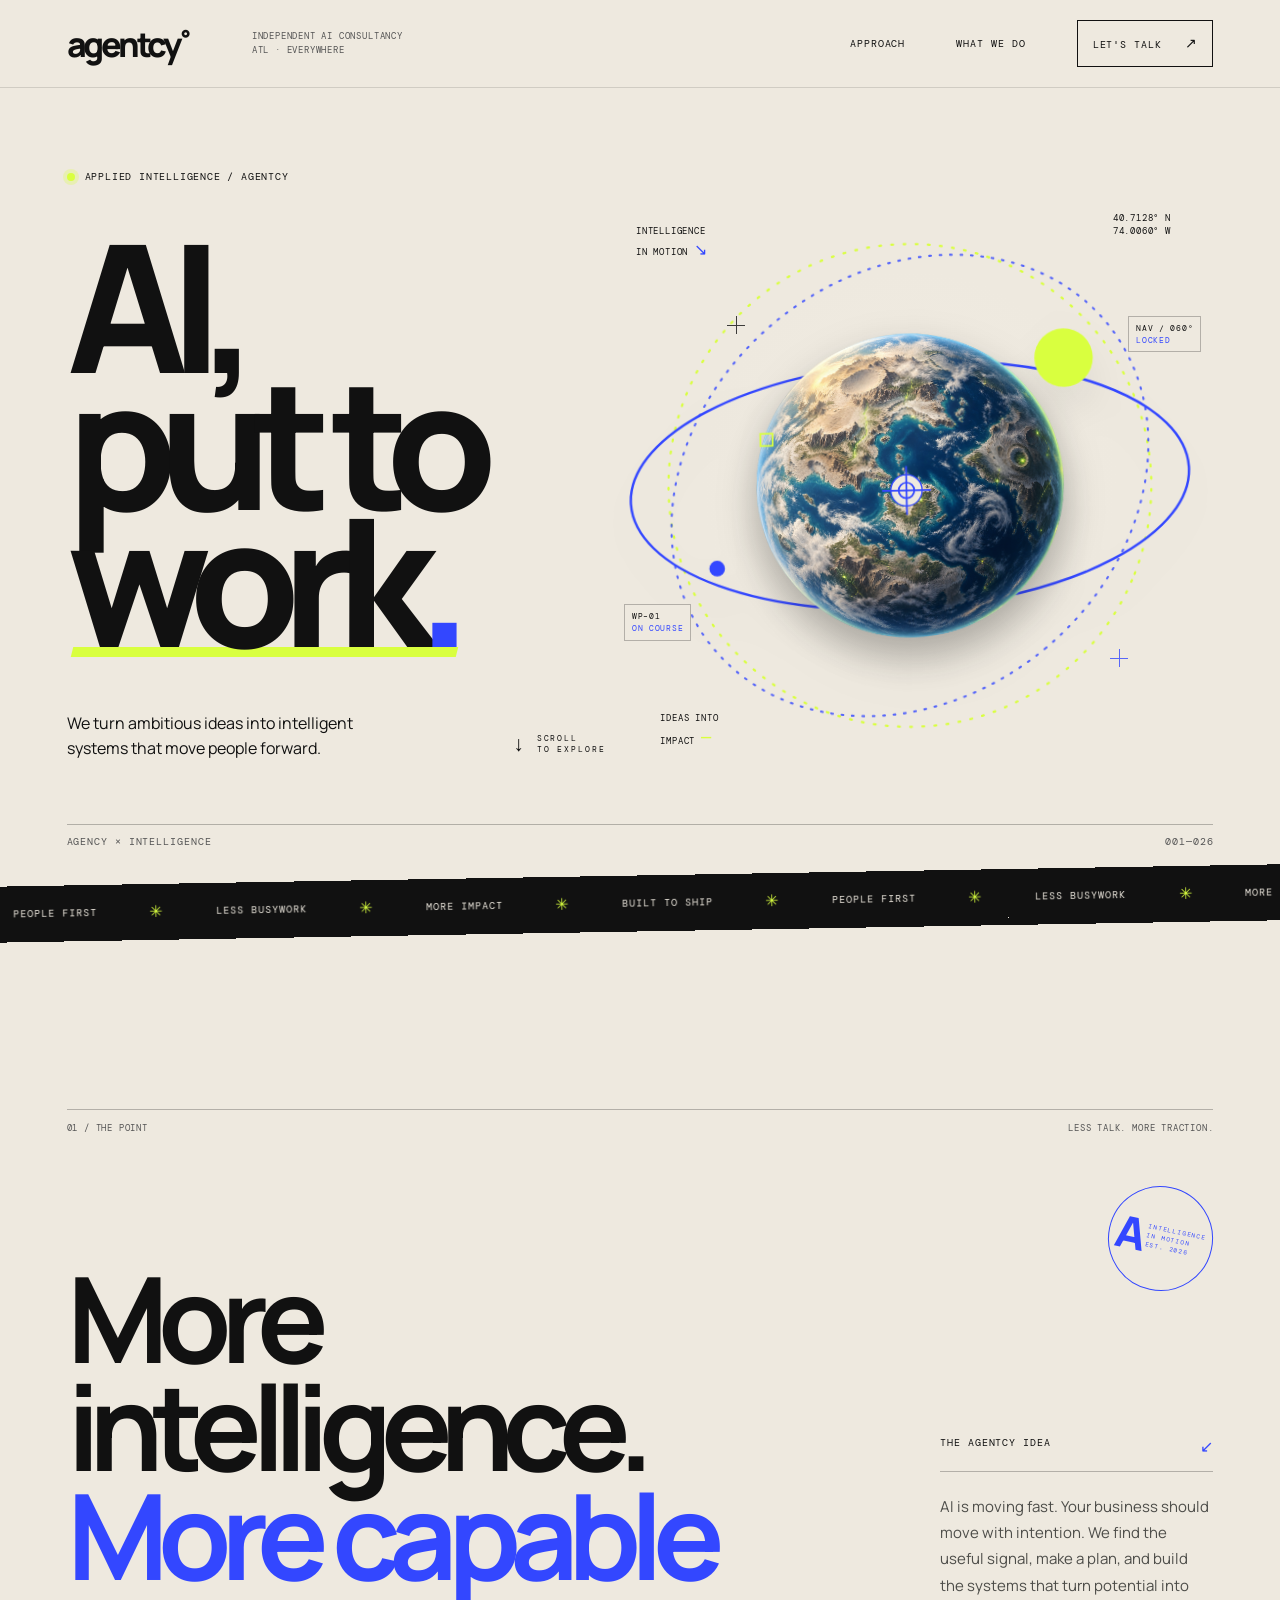
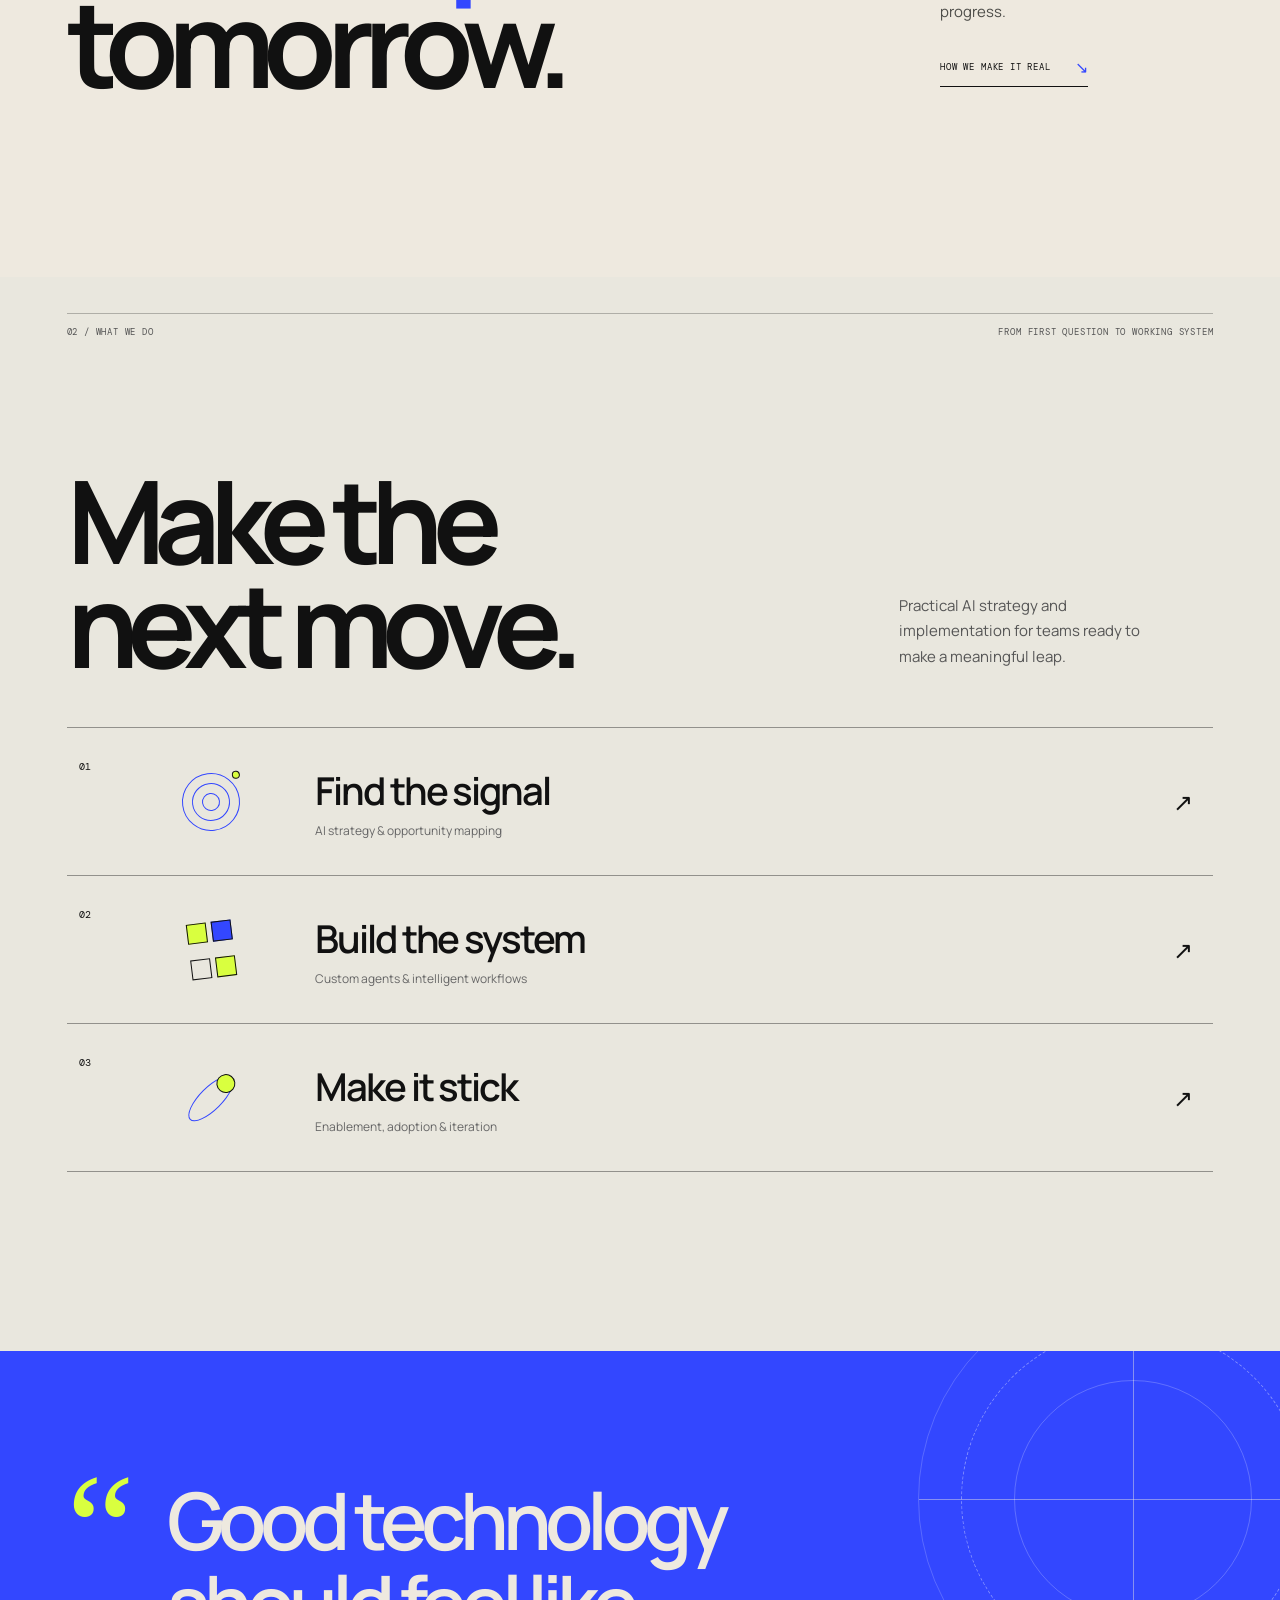
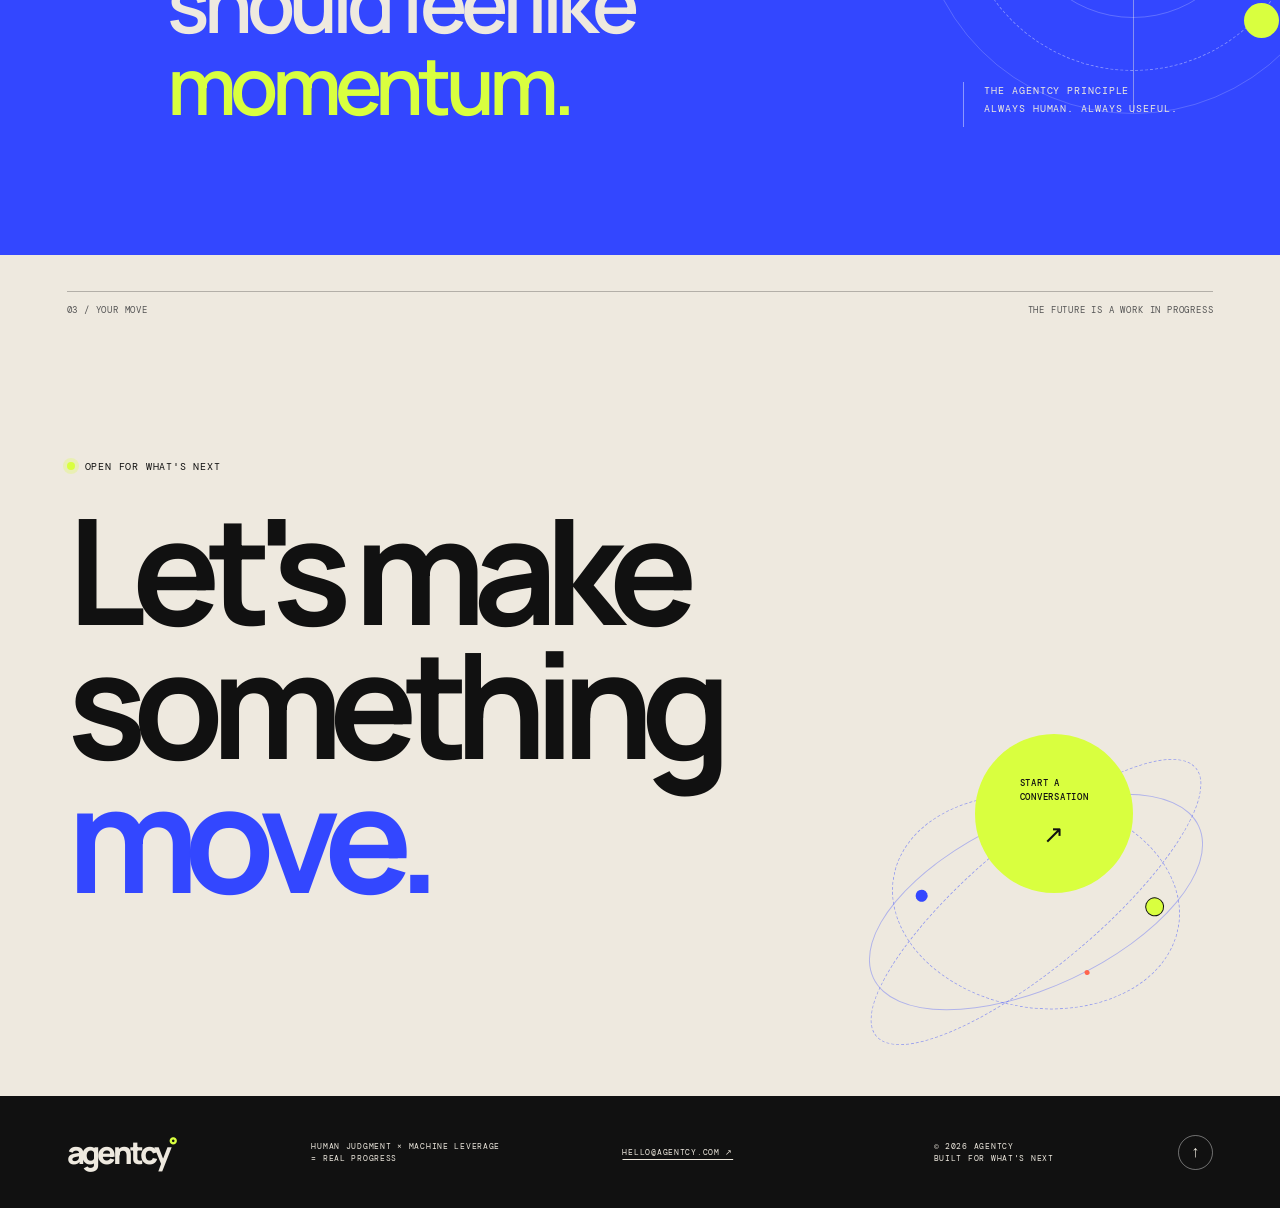
==== commit f06598d1: "Add planet artwork to mockup" ====
--- a/index.html
+++ b/index.html
@@ -55,12 +55,7 @@
                   <g class="orbit-spin-b"><ellipse class="orbit-line orbit-line-dash orbit-blue-b" cx="350" cy="350" rx="244" ry="294" transform="rotate(27 350 350)" /></g>
                 </g>
               </g>
-              <g class="ribbon-drift">
-                <g class="ribbon-group">
-                  <g class="loop-spin-a"><ellipse class="black-loop black-loop-a" cx="350" cy="350" rx="172" ry="91" transform="rotate(-47 350 350)" /></g>
-                  <g class="loop-spin-b"><ellipse class="black-loop black-loop-b" cx="350" cy="350" rx="172" ry="91" transform="rotate(47 350 350)" /></g>
-                </g>
-              </g>
+              <image class="planet-image" href="assets/agentcy-planet.png" x="157" y="157" width="386" height="386" preserveAspectRatio="xMidYMid meet" />
               <g class="waypoints">
                 <g class="orbital-node"><g class="orb-float"><circle class="waypoint waypoint-lime" cx="536" cy="203" r="35" /></g></g>
                 <circle class="waypoint waypoint-blue" cx="121" cy="445" r="9" />
--- a/styles.css
+++ b/styles.css
@@ -12,22 +12,17 @@
 .orbit-blue-a{stroke:var(--blue);stroke-width:2.8}
 .orbit-blue-b{opacity:.82}
 .ring-dash{stroke-width:2.6;stroke-dasharray:2 12}
-.ribbon-group{transform-box:view-box;transform-origin:350px 350px}
-.black-loop{fill:none;stroke:var(--ink);stroke-width:42;stroke-linecap:round}
-.black-loop-a{stroke-width:44}
-.black-loop-b{stroke-width:42}
 .waypoint-lime{transform-box:fill-box;transform-origin:center}
-@media(prefers-reduced-motion:reduce){.orbital-art,.orbit-rings,.ribbon-group,.waypoints,.waypoint-lime,.target-mark{transform:none!important}}
+@media(prefers-reduced-motion:reduce){.orbital-art,.orbit-rings,.waypoints,.waypoint-lime,.target-mark{transform:none!important}}
 :root{--bone:#eee9df}
 .hero-art:before{background:radial-gradient(circle,#f1ece2 0%,var(--bone) 59%,transparent 72%)}
 .outline-text{-webkit-text-stroke:0;color:var(--blue)}
-.orbit-drift,.ribbon-drift{transform-box:view-box;transform-origin:350px 350px}
-.orbit-spin-a,.orbit-spin-b,.loop-spin-a,.loop-spin-b{transform-box:view-box;transform-origin:350px 350px}
+.orbit-drift{transform-box:view-box;transform-origin:350px 350px}
+.orbit-spin-a,.orbit-spin-b{transform-box:view-box;transform-origin:350px 350px}
 .orbital-node{transform-box:view-box;transform-origin:350px 350px;animation:orbital-node 28s linear infinite}
 .orbit-drift{animation:orbit-drift 90s linear infinite}
-.ribbon-drift{animation:ribbon-drift 20s ease-in-out infinite}
-.orbit-spin-a,.loop-spin-a{animation:spin-forward 68s linear infinite}
-.orbit-spin-b,.loop-spin-b{animation:spin-reverse 68s linear infinite}
+.orbit-spin-a{animation:spin-forward 68s linear infinite}
+.orbit-spin-b{animation:spin-reverse 68s linear infinite}
 .orb-float{transform-box:view-box;transform-origin:536px 203px;animation:orb-float 5s ease-in-out infinite}
 .waypoint-blue{animation:waypoint-signal 3.2s ease-in-out infinite}
 .target-pulse{fill:none;stroke:var(--blue);stroke-width:1.5;transform-box:fill-box;transform-origin:center;animation:target-pulse 3.8s ease-out infinite}
@@ -35,8 +30,8 @@
 @keyframes orbital-node{to{transform:rotate(360deg)}}
 @keyframes spin-forward{to{transform:rotate(360deg)}}
 @keyframes spin-reverse{to{transform:rotate(-360deg)}}
-@keyframes ribbon-drift{0%,100%{transform:rotate(-1deg)}50%{transform:rotate(1deg)}}
 @keyframes orb-float{0%,100%{transform:translateY(0)}50%{transform:translateY(-8px)}}
 @keyframes waypoint-signal{0%,100%{opacity:.55}50%{opacity:1}}
 @keyframes target-pulse{0%{transform:scale(.7);opacity:.8}90%,100%{transform:scale(1.45);opacity:0}}
-@media(prefers-reduced-motion:reduce){.orbit-drift,.ribbon-drift,.orbit-spin-a,.orbit-spin-b,.loop-spin-a,.loop-spin-b,.orbital-node,.orb-float,.waypoint-blue,.target-pulse{animation:none!important}}
+@media(prefers-reduced-motion:reduce){.orbit-drift,.orbit-spin-a,.orbit-spin-b,.orbital-node,.orb-float,.waypoint-blue,.target-pulse{animation:none!important}}
+.planet-image{filter:drop-shadow(0 20px 22px #1114)}
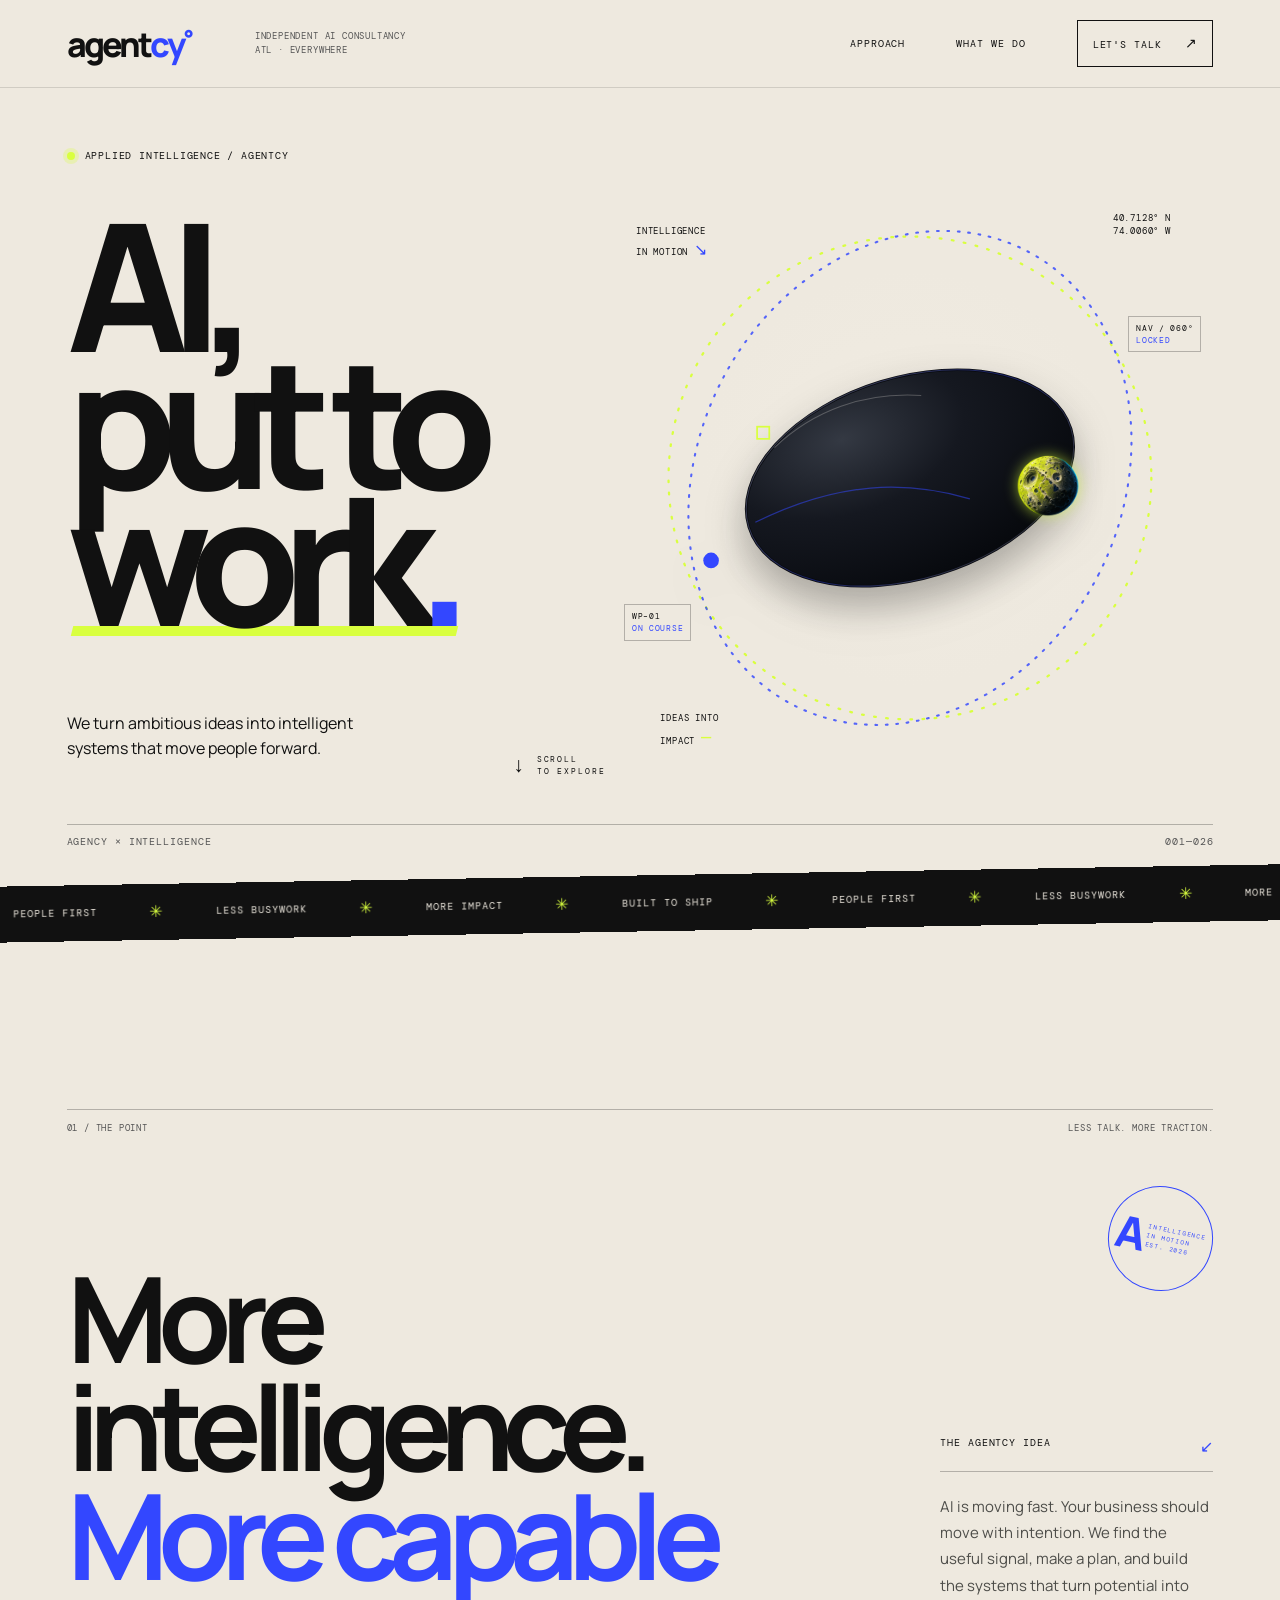
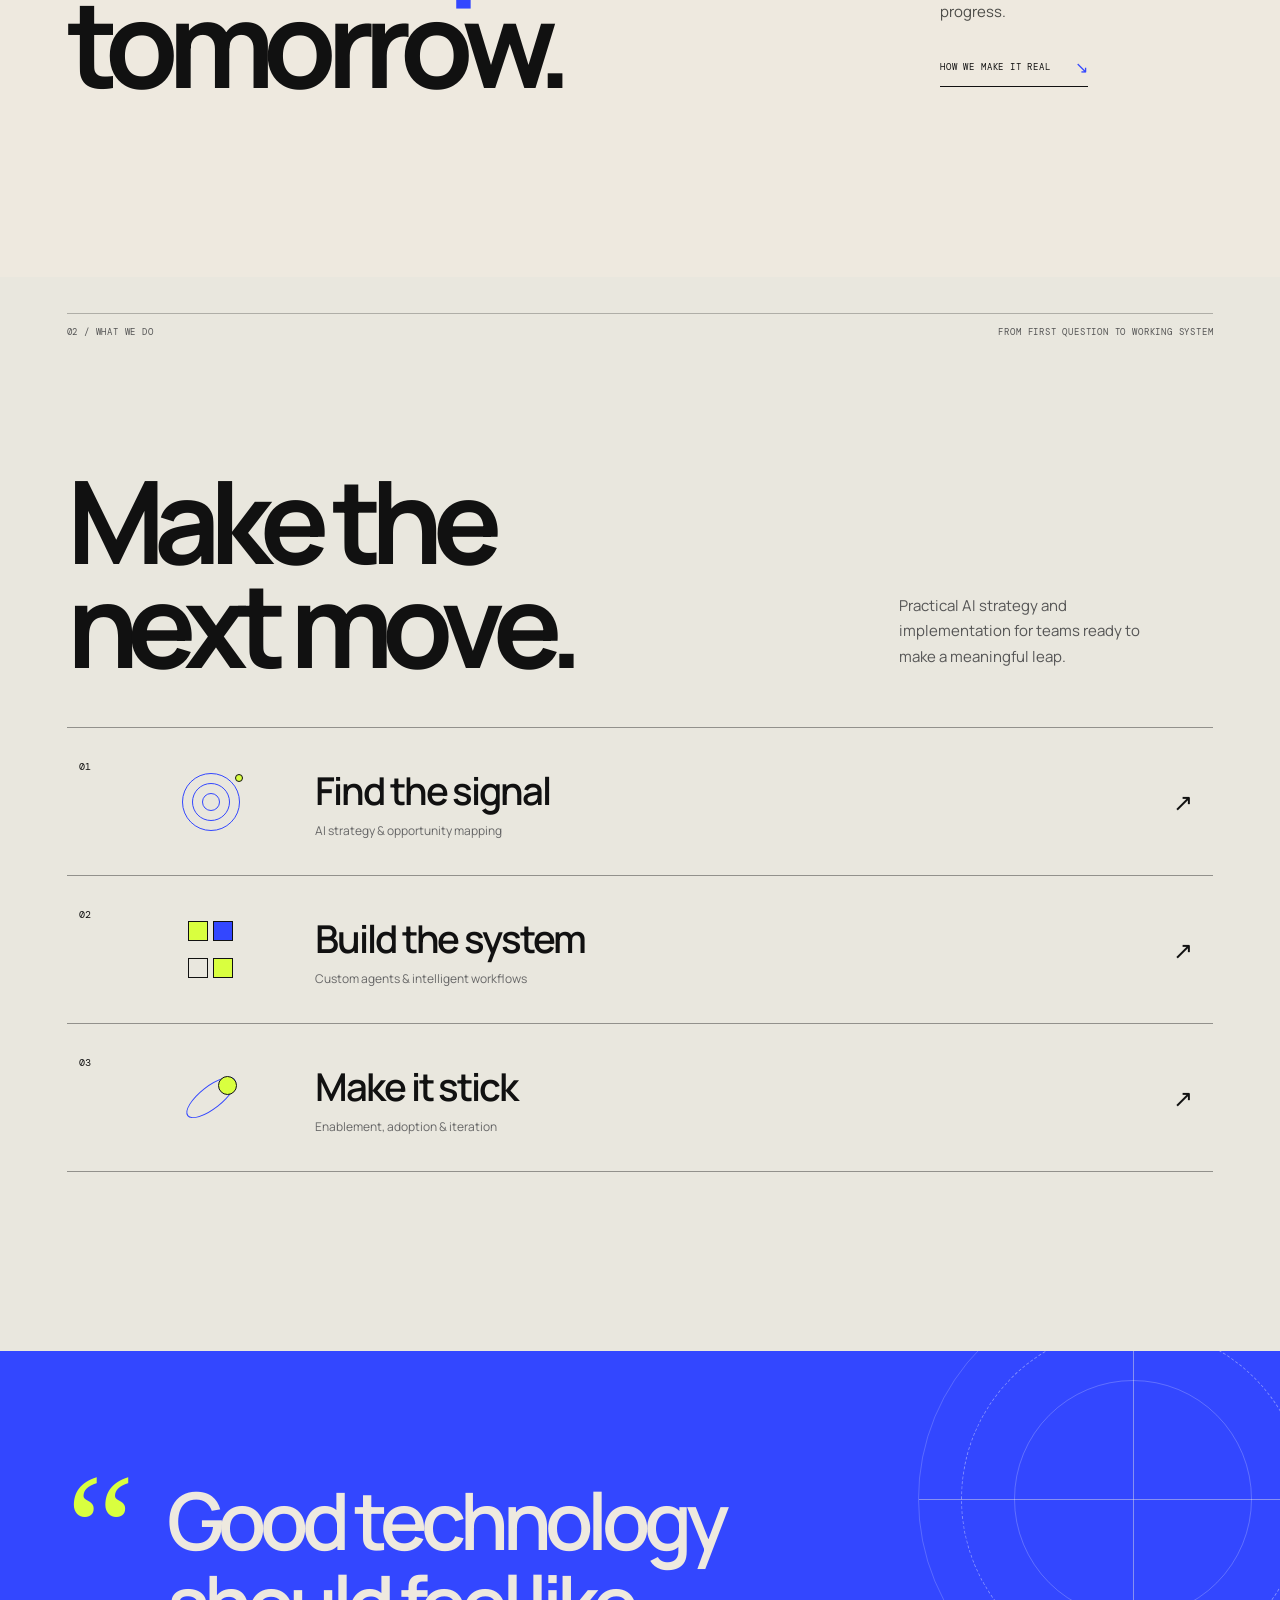
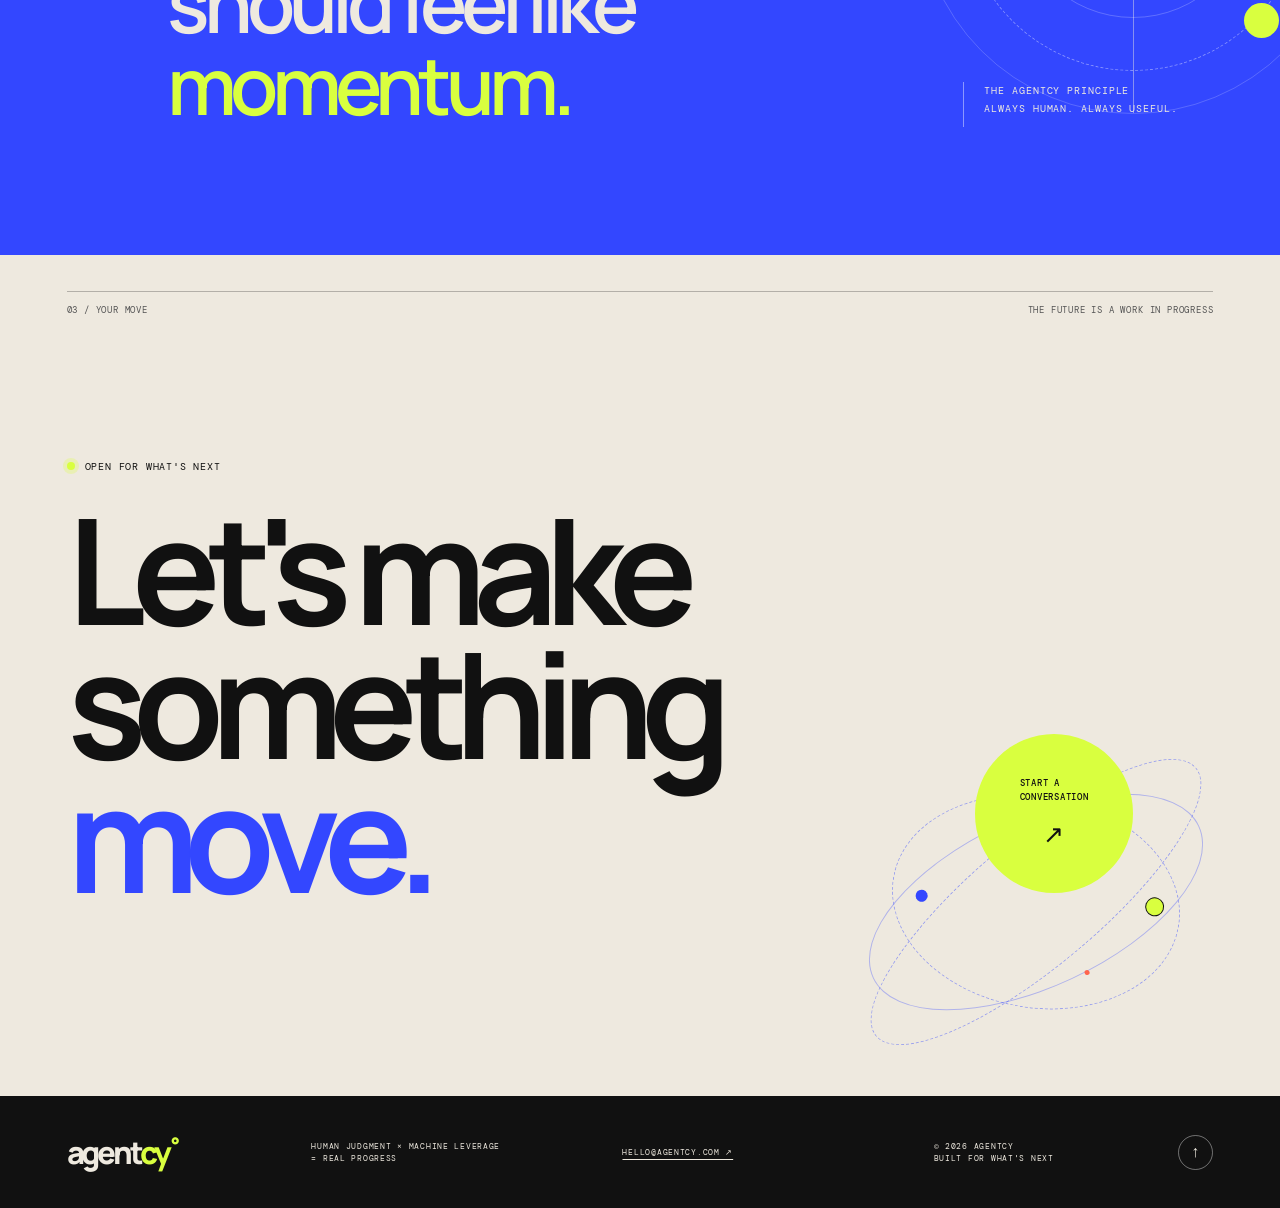
==== commit 5c916062: "Update Agentcy mockup design" ====
--- a/index.html
+++ b/index.html
@@ -14,16 +14,18 @@
   </head>
   <body>
     <div class="site-shell">
-      <header class="topbar">
-        <a class="wordmark" href="#top" aria-label="Agentcy home">agentcy<span class="mark-dot">°</span></a>
-        <span class="topbar-note mono">INDEPENDENT AI CONSULTANCY<br />ATL · EVERYWHERE</span>
-        <nav class="topnav mono" aria-label="Main navigation">
-          <a href="#approach">APPROACH</a>
-          <a href="#services">WHAT WE DO</a>
-          <a class="nav-contact" href="#contact">LET'S TALK <span>↗</span></a>
-        </nav>
-        <button class="menu-toggle" aria-label="Open navigation" aria-expanded="false"><i></i><i></i></button>
-      </header>
+      <div class="topbar-anchor">
+        <header class="topbar">
+          <a class="wordmark matrix-wordmark" href="#top" aria-label="Agentcy home"><span class="matrix-word" aria-hidden="true"><span class="matrix-char" data-final="a"><span class="matrix-code">0</span><span class="matrix-final">a</span></span><span class="matrix-char" data-final="g"><span class="matrix-code">1</span><span class="matrix-final">g</span></span><span class="matrix-char" data-final="e"><span class="matrix-code">7</span><span class="matrix-final">e</span></span><span class="matrix-char" data-final="n"><span class="matrix-code">4</span><span class="matrix-final">n</span></span><span class="matrix-char" data-final="t"><span class="matrix-code">0</span><span class="matrix-final">t</span></span><span class="matrix-char brand-cy" data-final="c"><span class="matrix-code">1</span><span class="matrix-final">c</span></span><span class="matrix-char brand-cy" data-final="y"><span class="matrix-code">9</span><span class="matrix-final">y</span></span></span><span class="mark-dot">°</span></a>
+          <span class="topbar-note mono">INDEPENDENT AI CONSULTANCY<br />ATL · EVERYWHERE</span>
+          <nav class="topnav mono" aria-label="Main navigation">
+            <a href="#approach">APPROACH</a>
+            <a href="#services">WHAT WE DO</a>
+            <a class="nav-contact" href="#contact">LET'S TALK <span>↗</span></a>
+          </nav>
+          <button class="menu-toggle" aria-label="Open navigation" aria-expanded="false"><i></i><i></i></button>
+        </header>
+      </div>
 
       <main id="top">
         <section class="hero section-frame" aria-labelledby="hero-title">
@@ -31,40 +33,52 @@
             <p class="eyebrow mono"><span class="live-dot"></span> APPLIED INTELLIGENCE / AGENTCY</p>
             <h1 id="hero-title">AI,<br />put to<br /><span class="underlined-word">work<span class="period">.</span></span></h1>
             <div class="hero-bottomline">
-              <p>We turn ambitious ideas into intelligent systems that move people forward.</p>
+              <div class="hero-morph">
+                <p class="hero-morph-source">We turn ambitious ideas into intelligent systems that move people forward.</p>
+                <span class="hero-morph-glitch glitch-blue" aria-hidden="true">We turn ambitious ideas into intelligent systems that move people forward.</span>
+                <span class="hero-morph-glitch glitch-lime" aria-hidden="true">We turn ambitious ideas into intelligent systems that move people forward.</span>
+                <span class="hero-morph-logo" aria-hidden="true">agent<span class="logo-cy">cy</span><span class="hero-morph-logo-mark">°</span></span>
+              </div>
               <a class="round-link mono" href="#approach" aria-label="Scroll to discover">↓ <span>SCROLL<br />TO EXPLORE</span></a>
             </div>
           </div>
-          <div class="hero-art motion-stage" data-motion="hero" aria-label="Animated Agentcy orbital mark">
+          <div class="hero-art motion-stage" data-motion="hero" aria-label="Animated Agentcy planetary system">
             <div class="art-caption mono caption-top">INTELLIGENCE<br />IN MOTION <span>↘</span></div>
-            <div class="crosshair crosshair-a"></div><div class="crosshair crosshair-b"></div>
             <div class="art-coordinate mono">40.7128° N<br />74.0060° W</div>
             <svg class="orbital-art" viewBox="0 0 700 700" role="img" aria-hidden="true">
               <defs>
-                <filter id="grain" x="-20%" y="-20%" width="140%" height="140%">
-                  <feTurbulence type="fractalNoise" baseFrequency=".8" numOctaves="2" stitchTiles="stitch" />
-                  <feColorMatrix type="saturate" values="0" />
-                  <feComponentTransfer><feFuncA type="table" tableValues="0 .16" /></feComponentTransfer>
-                  <feBlend in="SourceGraphic" mode="soft-light" />
-                </filter>
+                <radialGradient id="eclipse-core" cx="34%" cy="22%" r="88%">
+                  <stop offset="0" stop-color="#343943" />
+                  <stop offset=".42" stop-color="#151820" />
+                  <stop offset="1" stop-color="#05070b" />
+                </radialGradient>
+                <linearGradient id="eclipse-edge" x1="0" y1="0" x2="1" y2="1">
+                  <stop offset="0" stop-color="#f2f0e8" stop-opacity=".38" />
+                  <stop offset=".5" stop-color="#3347ff" stop-opacity=".58" />
+                  <stop offset="1" stop-color="#f2f0e8" stop-opacity=".22" />
+                </linearGradient>
+                <clipPath id="eclipse-clip">
+                  <ellipse cx="350" cy="350" rx="199" ry="121" transform="rotate(-17 350 350)" />
+                </clipPath>
               </defs>
               <g class="orbit-drift">
                 <g class="orbit-rings">
                   <circle class="ring ring-dash" cx="350" cy="350" r="278" />
-                  <g class="orbit-spin-a"><ellipse class="orbit-line orbit-blue-a" cx="350" cy="350" rx="322" ry="142" transform="rotate(-27 350 350)" /></g>
                   <g class="orbit-spin-b"><ellipse class="orbit-line orbit-line-dash orbit-blue-b" cx="350" cy="350" rx="244" ry="294" transform="rotate(27 350 350)" /></g>
                 </g>
               </g>
-              <image class="planet-image" href="assets/agentcy-planet.png" x="157" y="157" width="386" height="386" preserveAspectRatio="xMidYMid meet" />
+              <g class="planet-image" aria-hidden="true">
+                <ellipse cx="350" cy="350" rx="194" ry="116" transform="rotate(-17 350 350)" fill="url(#eclipse-core)" stroke="#080a0e" stroke-width="3" />
+                <ellipse cx="350" cy="350" rx="194" ry="116" transform="rotate(-17 350 350)" fill="none" stroke="url(#eclipse-edge)" stroke-width="1.2" opacity=".64" />
+                <g clip-path="url(#eclipse-clip)">
+                  <path d="M194 315c45-43 103-64 169-60" fill="none" stroke="#f2f0e8" stroke-opacity=".25" stroke-width="1.2" />
+                  <path d="M172 401c97-48 174-48 247-27" fill="none" stroke="#3347ff" stroke-opacity=".52" stroke-width="1.5" />
+                </g>
+              </g>
               <g class="waypoints">
-                <g class="orbital-node"><g class="orb-float"><circle class="waypoint waypoint-lime" cx="536" cy="203" r="35" /></g></g>
+                <g class="orbital-node"><g class="orb-float"><image class="waypoint waypoint-lime" href="assets/agentcy-satellite.png" x="470" y="320" width="78" height="78" preserveAspectRatio="xMidYMid meet" /></g></g>
                 <circle class="waypoint waypoint-blue" cx="121" cy="445" r="9" />
                 <rect class="waypoint-square" x="174" y="291" width="14" height="14" />
-              </g>
-              <g class="target-mark">
-                <circle class="target-pulse" cx="350" cy="350" r="18" />
-                <circle cx="350" cy="350" r="9" />
-                <path d="M350 322v56M322 350h56" />
               </g>
             </svg>
             <span class="hud-label mono hud-label-a">NAV / 060°<br /><b>LOCKED</b></span>
@@ -135,7 +149,7 @@
       </main>
 
       <footer class="footer mono">
-        <a class="footer-logo" href="#top">agentcy<span>°</span></a>
+        <a class="footer-logo" href="#top">agent<span class="logo-cy">cy</span><span class="mark-dot">°</span></a>
         <span>HUMAN JUDGMENT × MACHINE LEVERAGE<br />= REAL PROGRESS</span>
         <a href="mailto:hello@agentcy.com">HELLO@AGENTCY.COM ↗</a>
         <span>© 2026 AGENTCY<br />BUILT FOR WHAT'S NEXT</span>
--- a/styles.css
+++ b/styles.css
@@ -1,5 +1,5 @@
 :root{--bone:#f2f0e8;--ink:#111;--lime:#d9ff3f;--blue:#3347ff;--concrete:#b9b8b1;--coral:#ff654d;--mono:'DM Mono',monospace;--sans:'Manrope',Arial,sans-serif;--gutter:clamp(22px,5.2vw,82px);--ease:cubic-bezier(.2,.7,.2,1)}
-*{box-sizing:border-box}html{scroll-behavior:smooth;background:var(--bone)}body{margin:0;background:var(--bone);color:var(--ink);font-family:var(--sans);overflow-x:hidden}a{color:inherit;text-decoration:none}button{font:inherit}.site-shell{max-width:1920px;margin:auto;overflow:hidden}.mono{font-family:var(--mono);font-weight:400;letter-spacing:.09em;font-size:10px;line-height:1.55}.section-frame{padding-inline:var(--gutter);position:relative}.topbar{height:88px;padding:0 var(--gutter);display:flex;align-items:center;border-bottom:1px solid #1112;gap:clamp(24px,5vw,84px);position:relative;z-index:5}.wordmark{font-size:34px;letter-spacing:-.095em;font-weight:800;line-height:1}.mark-dot{font-size:.65em;vertical-align:top;margin-left:2px}.topbar-note{font-size:9px;color:#555;line-height:1.45}.topnav{margin-left:auto;display:flex;align-items:center;gap:clamp(22px,4vw,60px)}.topnav a{position:relative}.topnav a:after{content:"";position:absolute;left:0;right:100%;bottom:-5px;height:1px;background:var(--ink);transition:right .3s}.topnav a:hover:after{right:0}.topnav .nav-contact{padding:12px 15px;border:1px solid var(--ink);transition:background .2s,color .2s}.nav-contact:hover{background:var(--ink);color:var(--bone)}.nav-contact:after{display:none}.nav-contact span{margin-left:16px;font-size:14px}.menu-toggle{display:none;background:none;border:0;padding:10px}.hero{min-height:min(780px,calc(100svh - 88px));display:grid;grid-template-columns:.94fr 1.06fr;align-items:center;padding-top:58px;padding-bottom:58px}.hero-copy{position:relative;z-index:2;padding-bottom:26px}.eyebrow{font-size:10px;letter-spacing:.08em;margin:0 0 clamp(30px,4vw,55px);display:flex;align-items:center;gap:10px}.live-dot{width:8px;height:8px;background:var(--lime);border-radius:50%;display:inline-block;box-shadow:0 0 0 4px #d9ff3f45}.hero h1{font-size:clamp(90px,13.9vw,203px);letter-spacing:-.105em;line-height:.77;font-weight:800;margin:0;position:relative;z-index:1}.underlined-word{position:relative;display:inline-block}.underlined-word:after{content:"";position:absolute;left:5px;right:-2px;bottom:-.055em;height:.055em;background:var(--lime);transform:skew(-14deg);z-index:-1}.period{color:var(--blue)}.hero-bottomline{display:flex;align-items:flex-end;justify-content:space-between;max-width:550px;margin-top:clamp(36px,5vw,68px)}.hero-bottomline>p{font-size:clamp(14px,1.25vw,18px);line-height:1.55;max-width:320px;margin:0}.round-link{display:flex;gap:10px;align-items:center;white-space:nowrap;font-size:21px}.round-link span{font-size:8px;line-height:1.4}.hero-art{height:min(650px,63vw);min-height:430px;position:relative;display:grid;place-items:center;isolation:isolate;--p:0}.hero-art:before{content:"";position:absolute;width:82%;aspect-ratio:1;border-radius:50%;background:radial-gradient(circle,#f9f8f2 0%,#f2f0e8 59%,#f2f0e800 72%);z-index:-1}.orbital-art{width:min(100%,690px);height:auto;overflow:visible;filter:drop-shadow(0 22px 18px #1111);transform:translate3d(calc(var(--p)*-12px),calc(var(--p)*16px),0) rotate(calc(var(--p)*-3deg));will-change:transform}.black-ribbon{fill:var(--ink)}.ring,.orbit-line{fill:none;stroke:var(--blue);stroke-width:1.6}.ring-dash,.orbit-line-dash{stroke-dasharray:2 10;stroke-linecap:round}.orbit-line{stroke-width:2}.ring-dash{stroke:var(--lime);stroke-width:2}.orbit-rings{transform-origin:350px 350px;animation:orbit 42s linear infinite}.orbit-line-dash{stroke:var(--blue);opacity:.72}.waypoint-lime{fill:var(--lime)}.waypoint-blue{fill:var(--blue)}.waypoint-square{fill:none;stroke:var(--lime);stroke-width:2}.target-mark{stroke:var(--blue);fill:none;stroke-width:2}.target-mark circle{fill:var(--bone)}.art-caption{position:absolute;z-index:2;font-size:9px;line-height:1.5}.caption-top{top:11%;left:5%}.caption-top span{color:var(--blue);font-size:16px}.caption-bottom{bottom:8%;left:9%}.caption-bottom span{color:var(--lime);font-size:17px}.art-coordinate{position:absolute;right:7%;top:9%;font-size:9px;text-align:right}.hud-label{position:absolute;font-size:8px;padding:5px 7px;border:1px solid #1114;background:var(--bone);z-index:2}.hud-label b{font-weight:400;color:var(--blue)}.hud-label-a{top:25%;right:2%}.hud-label-b{bottom:25%;left:3%}.crosshair{position:absolute;width:18px;height:18px;opacity:.8}.crosshair:before,.crosshair:after{content:"";position:absolute;background:var(--ink)}.crosshair:before{width:1px;height:18px;left:9px}.crosshair:after{height:1px;width:18px;top:9px}.crosshair-a{top:25%;left:20%}.crosshair-b{bottom:21%;right:14%;color:var(--blue)}.crosshair-b:before,.crosshair-b:after{background:var(--blue)}.hero-index{position:absolute;bottom:19px;left:var(--gutter);right:var(--gutter);border-top:1px solid #1114;padding-top:9px;display:flex;justify-content:space-between;color:#555}.ticker{background:var(--ink);color:var(--bone);overflow:hidden;transform:rotate(-1deg) scale(1.02);margin:8px 0 0;height:54px;display:flex;align-items:center;position:relative;z-index:2}.ticker-track{display:flex;align-items:center;justify-content:space-around;gap:clamp(24px,4vw,64px);white-space:nowrap;min-width:max-content;animation:marquee 31s linear infinite;padding-left:25px;font-size:10px}.ticker-track b{font-size:16px;color:var(--lime);font-weight:400}.manifesto{padding-top:clamp(105px,14vw,205px);padding-bottom:clamp(105px,14vw,195px);min-height:650px}.section-kicker{display:flex;justify-content:space-between;border-top:1px solid #1114;padding-top:12px;color:#555;font-size:9px}.manifesto-content{display:grid;grid-template-columns:1fr .36fr;gap:10%;align-items:end;margin-top:clamp(70px,10vw,140px)}.manifesto h2,.services-heading h2,.contact h2{font-size:clamp(56px,9.3vw,130px);line-height:.91;letter-spacing:-.09em;font-weight:700;margin:0}.outline-text{-webkit-text-stroke:1.5px var(--ink);color:transparent}.manifesto-aside{max-width:310px;padding-bottom:10px}.aside-tag{border-bottom:1px solid #1114;padding-bottom:11px;margin:0 0 22px;display:flex;justify-content:space-between}.aside-tag span{color:var(--blue);font-size:16px}.manifesto-aside>p:not(.aside-tag){font-size:15px;line-height:1.75;color:#4d4d49;margin:0 0 28px}.text-link{display:inline-flex;gap:24px;align-items:center;border-bottom:1px solid;padding-bottom:6px;font-size:9px}.text-link span{font-size:16px;color:var(--blue)}.manifesto-stamp{position:absolute;right:var(--gutter);top:27%;width:105px;height:105px;border:1px solid var(--blue);border-radius:50%;display:flex;align-items:center;justify-content:center;gap:6px;color:var(--blue);transform:rotate(12deg)}.manifesto-stamp>span{font-size:44px;font-family:var(--sans);font-weight:800;letter-spacing:-.12em}.manifesto-stamp small{font-size:6px;line-height:1.5}.services{padding-top:36px;padding-bottom:clamp(110px,14vw,190px);background:#e9e7de}.services-heading{display:flex;align-items:end;justify-content:space-between;padding:clamp(70px,10vw,135px) 0 50px}.services-heading h2{font-size:clamp(62px,9vw,125px)}.services-heading>p{max-width:280px;font-size:15px;line-height:1.7;margin:0 3% 8px 20px;color:#555}.service-list{border-top:1px solid #1116}.service-card{min-height:148px;display:grid;grid-template-columns:60px 100px 1fr auto;align-items:center;gap:clamp(10px,3vw,42px);padding:18px 12px;border-bottom:1px solid #1116;position:relative;overflow:hidden;transition:padding .35s var(--ease),background .35s;--tilt:0deg}.service-card:before{content:"";position:absolute;inset:0;background:var(--lime);transform:scaleY(0);transform-origin:bottom;transition:transform .4s var(--ease);z-index:0}.service-card:hover{padding-left:25px;padding-right:25px}.service-card:hover:before{transform:scaleY(1)}.service-card>*{position:relative;z-index:1}.service-no{align-self:start;margin-top:13px}.service-name h3{font-size:clamp(23px,3vw,39px);letter-spacing:-.055em;margin:0 0 5px;font-weight:600}.service-name p{font-size:12px;color:#666;margin:0}.service-arrow{font-size:24px;margin-right:8px}.card-hud{position:absolute;right:12px;bottom:12px;font-size:7px;opacity:0;transition:opacity .25s}.service-card:hover .card-hud{opacity:.65}.service-symbol{width:68px;height:68px;display:flex;align-items:center;justify-content:center;position:relative;transform:rotate(var(--tilt));transition:transform .3s}.service-card:hover .service-symbol{transform:rotate(12deg) scale(1.08)}.symbol-scan i{position:absolute;border:1px solid var(--blue);border-radius:50%;width:58px;height:58px}.symbol-scan i:nth-child(2){width:38px;height:38px}.symbol-scan i:nth-child(3){width:18px;height:18px}.symbol-scan b{width:8px;height:8px;background:var(--lime);border:1px solid var(--ink);border-radius:50%;position:absolute;right:2px;top:6px}.symbol-grid{display:grid;grid-template-columns:repeat(2,20px);gap:5px}.symbol-grid i{width:20px;height:20px;border:1px solid var(--ink);background:var(--lime)}.symbol-grid i:nth-child(2){background:var(--blue)}.symbol-grid i:nth-child(3){background:transparent}.symbol-orbit i{width:60px;height:23px;border:1px solid var(--blue);border-radius:50%;position:absolute;transform:rotate(-38deg)}.symbol-orbit b{width:19px;height:19px;border-radius:50%;background:var(--lime);border:1px solid var(--ink);position:absolute;right:8px;top:12px}.quote-band{background:var(--blue);color:var(--bone);padding:clamp(72px,10vw,145px) var(--gutter);position:relative;overflow:hidden}.quote-grid{display:grid;grid-template-columns:80px 1fr 250px;align-items:start;gap:20px;position:relative;z-index:1}.quote-mark{font-size:clamp(90px,12vw,180px);line-height:.65;font-family:Georgia,serif;color:var(--lime)}blockquote{font-size:clamp(38px,6.2vw,88px);line-height:1.04;letter-spacing:-.075em;font-weight:600;margin:0;max-width:900px}blockquote em{font-style:normal;color:var(--lime)}.quote-credit{align-self:end;line-height:1.8;padding:0 0 9px 20px;border-left:1px solid #ffffff70}.quote-graphic{position:absolute;width:430px;height:430px;border:1px solid #ffffff30;border-radius:50%;right:-135px;top:-195px}.quote-graphic:before,.quote-graphic:after{content:"";position:absolute;inset:42px;border:1px dashed #ffffff65;border-radius:50%}.quote-graphic:after{inset:95px;border-style:solid;opacity:.55}.quote-graphic span{width:35px;height:35px;position:absolute;right:68px;bottom:75px;background:var(--lime);border-radius:50%}.quote-graphic i,.quote-graphic b{position:absolute;display:block;background:var(--bone);width:1px;height:100%;left:50%;top:0;opacity:.45}.quote-graphic b{width:100%;height:1px;top:50%;left:0}.contact{padding-top:36px;padding-bottom:clamp(100px,15vw,205px);overflow:hidden}.contact-content{padding-top:clamp(85px,11vw,155px);display:flex;align-items:flex-end;justify-content:space-between;position:relative;z-index:1}.contact h2{font-size:clamp(70px,11.5vw,162px)}.contact h2 span{color:var(--blue)}.contact .eyebrow{margin-bottom:28px}.contact-button{width:clamp(125px,14vw,190px);aspect-ratio:1;border-radius:50%;background:var(--lime);display:flex;flex-direction:column;align-items:center;justify-content:center;gap:12px;font:500 9px/1.6 var(--mono);letter-spacing:.08em;transition:transform .4s var(--ease),background .3s;position:relative;margin:0 7% 1% 0}.contact-button:hover{transform:rotate(-12deg) scale(1.06);background:#e4ff74}.contact-button b{font:400 25px var(--sans)}.contact-orbit{position:absolute;width:360px;height:170px;border:1px solid #3347ff55;border-radius:50%;right:5%;bottom:13%;transform:rotate(-25deg)}.contact-orbit:before,.contact-orbit:after{content:"";position:absolute;inset:-22px 34px;border:1px dashed #3347ff70;border-radius:50%;transform:rotate(35deg)}.contact-orbit:after{inset:20px -30px;transform:rotate(-15deg)}.contact-orbit i,.contact-orbit b,.contact-orbit span{position:absolute;width:12px;height:12px;border-radius:50%;background:var(--blue);left:20%;top:14%}.contact-orbit b{left:auto;right:18%;top:auto;bottom:12%;background:var(--lime);border:1px solid var(--ink);width:19px;height:19px}.contact-orbit span{width:5px;height:5px;background:var(--coral);left:54%;top:auto;bottom:-4px}.footer{min-height:112px;padding:22px var(--gutter);background:var(--ink);color:var(--bone);display:grid;grid-template-columns:1fr 1.3fr 1.3fr 1fr auto;align-items:center;gap:24px;font-size:8px}.footer-logo{font:800 31px var(--sans);letter-spacing:-.1em}.footer-logo span{font-size:.65em;vertical-align:top;color:var(--lime)}.footer>a:nth-of-type(2){text-decoration:underline;text-underline-offset:4px}.back-top{border:1px solid #fff6;border-radius:50%;width:35px;height:35px;display:grid;place-items:center;font-size:16px;transition:background .2s,color .2s}.back-top:hover{background:var(--lime);color:var(--ink)}.scroll-meter{position:fixed;right:0;top:0;z-index:10;width:3px;height:100vh;background:#1110;pointer-events:none}.scroll-meter span{display:block;width:100%;height:var(--scroll,0%);background:var(--lime);box-shadow:0 0 7px #d9ff3f}.reveal{opacity:0;transform:translateY(34px);transition:opacity .8s var(--ease),transform .8s var(--ease)}.reveal.is-visible{opacity:1;transform:none}
+*{box-sizing:border-box}html{scroll-behavior:smooth;background:var(--bone)}body{margin:0;background:var(--bone);color:var(--ink);font-family:var(--sans);overflow-x:hidden}a{color:inherit;text-decoration:none}button{font:inherit}.site-shell{max-width:1920px;margin:auto;overflow:hidden}.mono{font-family:var(--mono);font-weight:400;letter-spacing:.09em;font-size:10px;line-height:1.55}.section-frame{padding-inline:var(--gutter);position:relative}.topbar{height:88px;padding:0 var(--gutter);display:flex;align-items:center;border-bottom:1px solid #1112;gap:clamp(24px,5vw,84px);position:relative;z-index:5}.wordmark{font-size:34px;letter-spacing:-.095em;font-weight:800;line-height:1}.mark-dot{font-size:.65em;vertical-align:top;margin-left:2px}.topbar-note{font-size:9px;color:#555;line-height:1.45}.topnav{margin-left:auto;display:flex;align-items:center;gap:clamp(22px,4vw,60px)}.topnav a{position:relative}.topnav a:after{content:"";position:absolute;left:0;right:100%;bottom:-5px;height:1px;background:var(--ink);transition:right .3s}.topnav a:hover:after{right:0}.topnav .nav-contact{padding:12px 15px;border:1px solid var(--ink);transition:background .2s,color .2s}.nav-contact:hover{background:var(--ink);color:var(--bone)}.nav-contact:after{display:none}.nav-contact span{margin-left:16px;font-size:14px}.menu-toggle{display:none;background:none;border:0;padding:10px}.hero{min-height:min(780px,calc(100svh - 88px));display:grid;grid-template-columns:.94fr 1.06fr;align-items:center;padding-top:58px;padding-bottom:58px}.hero-copy{position:relative;z-index:2;padding-bottom:26px}.eyebrow{font-size:10px;letter-spacing:.08em;margin:0 0 clamp(30px,4vw,55px);display:flex;align-items:center;gap:10px}.live-dot{width:8px;height:8px;background:var(--lime);border-radius:50%;display:inline-block;box-shadow:0 0 0 4px #d9ff3f45}.hero h1{font-size:clamp(90px,13.9vw,203px);letter-spacing:-.105em;line-height:.77;font-weight:800;margin:0;position:relative;z-index:1}.underlined-word{position:relative;display:inline-block}.underlined-word:after{content:"";position:absolute;left:5px;right:-2px;bottom:-.055em;height:.055em;background:var(--lime);transform:skew(-14deg);z-index:-1}.period{color:var(--blue)}.hero-bottomline{display:flex;align-items:flex-end;justify-content:space-between;max-width:550px;margin-top:clamp(36px,5vw,68px)}.hero-bottomline>p{font-size:clamp(14px,1.25vw,18px);line-height:1.55;max-width:320px;margin:0}.round-link{display:flex;gap:10px;align-items:center;white-space:nowrap;font-size:21px}.round-link span{font-size:8px;line-height:1.4}.hero-art{height:min(650px,63vw);min-height:430px;position:relative;display:grid;place-items:center;isolation:isolate;--p:0}.hero-art:before{content:"";position:absolute;width:82%;aspect-ratio:1;border-radius:50%;background:radial-gradient(circle,#f9f8f2 0%,#f2f0e8 59%,#f2f0e800 72%);z-index:-1}.orbital-art{width:min(100%,690px);height:auto;overflow:visible;filter:drop-shadow(0 22px 18px #1111);transform:translate3d(calc(var(--p)*-12px),calc(var(--p)*16px),0) rotate(calc(var(--p)*-3deg));will-change:transform}.black-ribbon{fill:var(--ink)}.ring,.orbit-line{fill:none;stroke:var(--blue);stroke-width:1.6}.ring-dash,.orbit-line-dash{stroke-dasharray:2 10;stroke-linecap:round}.orbit-line{stroke-width:2}.ring-dash{stroke:var(--lime);stroke-width:2}.orbit-rings{transform-origin:350px 350px;animation:orbit 42s linear infinite}.orbit-line-dash{stroke:var(--blue);opacity:.72}.waypoint-lime{fill:var(--lime)}.waypoint-blue{fill:var(--blue)}.waypoint-square{fill:none;stroke:var(--lime);stroke-width:2}.art-caption{position:absolute;z-index:2;font-size:9px;line-height:1.5}.caption-top{top:11%;left:5%}.caption-top span{color:var(--blue);font-size:16px}.caption-bottom{bottom:8%;left:9%}.caption-bottom span{color:var(--lime);font-size:17px}.art-coordinate{position:absolute;right:7%;top:9%;font-size:9px;text-align:right}.hud-label{position:absolute;font-size:8px;padding:5px 7px;border:1px solid #1114;background:var(--bone);z-index:2}.hud-label b{font-weight:400;color:var(--blue)}.hud-label-a{top:25%;right:2%}.hud-label-b{bottom:25%;left:3%}.hero-index{position:absolute;bottom:19px;left:var(--gutter);right:var(--gutter);border-top:1px solid #1114;padding-top:9px;display:flex;justify-content:space-between;color:#555}.ticker{background:var(--ink);color:var(--bone);overflow:hidden;transform:rotate(-1deg) scale(1.02);margin:8px 0 0;height:54px;display:flex;align-items:center;position:relative;z-index:2}.ticker-track{display:flex;align-items:center;justify-content:space-around;gap:clamp(24px,4vw,64px);white-space:nowrap;min-width:max-content;animation:marquee 31s linear infinite;padding-left:25px;font-size:10px}.ticker-track b{font-size:16px;color:var(--lime);font-weight:400}.manifesto{padding-top:clamp(105px,14vw,205px);padding-bottom:clamp(105px,14vw,195px);min-height:650px}.section-kicker{display:flex;justify-content:space-between;border-top:1px solid #1114;padding-top:12px;color:#555;font-size:9px}.manifesto-content{display:grid;grid-template-columns:1fr .36fr;gap:10%;align-items:end;margin-top:clamp(70px,10vw,140px)}.manifesto h2,.services-heading h2,.contact h2{font-size:clamp(56px,9.3vw,130px);line-height:.91;letter-spacing:-.09em;font-weight:700;margin:0}.outline-text{-webkit-text-stroke:1.5px var(--ink);color:transparent}.manifesto-aside{max-width:310px;padding-bottom:10px}.aside-tag{border-bottom:1px solid #1114;padding-bottom:11px;margin:0 0 22px;display:flex;justify-content:space-between}.aside-tag span{color:var(--blue);font-size:16px}.manifesto-aside>p:not(.aside-tag){font-size:15px;line-height:1.75;color:#4d4d49;margin:0 0 28px}.text-link{display:inline-flex;gap:24px;align-items:center;border-bottom:1px solid;padding-bottom:6px;font-size:9px}.text-link span{font-size:16px;color:var(--blue)}.manifesto-stamp{position:absolute;right:var(--gutter);top:27%;width:105px;height:105px;border:1px solid var(--blue);border-radius:50%;display:flex;align-items:center;justify-content:center;gap:6px;color:var(--blue);transform:rotate(12deg)}.manifesto-stamp>span{font-size:44px;font-family:var(--sans);font-weight:800;letter-spacing:-.12em}.manifesto-stamp small{font-size:6px;line-height:1.5}.services{padding-top:36px;padding-bottom:clamp(110px,14vw,190px);background:#e9e7de}.services-heading{display:flex;align-items:end;justify-content:space-between;padding:clamp(70px,10vw,135px) 0 50px}.services-heading h2{font-size:clamp(62px,9vw,125px)}.services-heading>p{max-width:280px;font-size:15px;line-height:1.7;margin:0 3% 8px 20px;color:#555}.service-list{border-top:1px solid #1116}.service-card{min-height:148px;display:grid;grid-template-columns:60px 100px 1fr auto;align-items:center;gap:clamp(10px,3vw,42px);padding:18px 12px;border-bottom:1px solid #1116;position:relative;overflow:hidden;transition:padding .35s var(--ease),background .35s;--tilt:0deg}.service-card:before{content:"";position:absolute;inset:0;background:var(--lime);transform:scaleY(0);transform-origin:bottom;transition:transform .4s var(--ease);z-index:0}.service-card:hover{padding-left:25px;padding-right:25px}.service-card:hover:before{transform:scaleY(1)}.service-card>*{position:relative;z-index:1}.service-no{align-self:start;margin-top:13px}.service-name h3{font-size:clamp(23px,3vw,39px);letter-spacing:-.055em;margin:0 0 5px;font-weight:600}.service-name p{font-size:12px;color:#666;margin:0}.service-arrow{font-size:24px;margin-right:8px}.card-hud{position:absolute;right:12px;bottom:12px;font-size:7px;opacity:0;transition:opacity .25s}.service-card:hover .card-hud{opacity:.65}.service-symbol{width:68px;height:68px;display:flex;align-items:center;justify-content:center;position:relative;transform:rotate(var(--tilt));transition:transform .3s}.service-card:hover .service-symbol{transform:rotate(12deg) scale(1.08)}.symbol-scan i{position:absolute;border:1px solid var(--blue);border-radius:50%;width:58px;height:58px}.symbol-scan i:nth-child(2){width:38px;height:38px}.symbol-scan i:nth-child(3){width:18px;height:18px}.symbol-scan b{width:8px;height:8px;background:var(--lime);border:1px solid var(--ink);border-radius:50%;position:absolute;right:2px;top:6px}.symbol-grid{display:grid;grid-template-columns:repeat(2,20px);gap:5px}.symbol-grid i{width:20px;height:20px;border:1px solid var(--ink);background:var(--lime)}.symbol-grid i:nth-child(2){background:var(--blue)}.symbol-grid i:nth-child(3){background:transparent}.symbol-orbit i{width:60px;height:23px;border:1px solid var(--blue);border-radius:50%;position:absolute;transform:rotate(-38deg)}.symbol-orbit b{width:19px;height:19px;border-radius:50%;background:var(--lime);border:1px solid var(--ink);position:absolute;right:8px;top:12px}.quote-band{background:var(--blue);color:var(--bone);padding:clamp(72px,10vw,145px) var(--gutter);position:relative;overflow:hidden}.quote-grid{display:grid;grid-template-columns:80px 1fr 250px;align-items:start;gap:20px;position:relative;z-index:1}.quote-mark{font-size:clamp(90px,12vw,180px);line-height:.65;font-family:Georgia,serif;color:var(--lime)}blockquote{font-size:clamp(38px,6.2vw,88px);line-height:1.04;letter-spacing:-.075em;font-weight:600;margin:0;max-width:900px}blockquote em{font-style:normal;color:var(--lime)}.quote-credit{align-self:end;line-height:1.8;padding:0 0 9px 20px;border-left:1px solid #ffffff70}.quote-graphic{position:absolute;width:430px;height:430px;border:1px solid #ffffff30;border-radius:50%;right:-135px;top:-195px}.quote-graphic:before,.quote-graphic:after{content:"";position:absolute;inset:42px;border:1px dashed #ffffff65;border-radius:50%}.quote-graphic:after{inset:95px;border-style:solid;opacity:.55}.quote-graphic span{width:35px;height:35px;position:absolute;right:68px;bottom:75px;background:var(--lime);border-radius:50%}.quote-graphic i,.quote-graphic b{position:absolute;display:block;background:var(--bone);width:1px;height:100%;left:50%;top:0;opacity:.45}.quote-graphic b{width:100%;height:1px;top:50%;left:0}.contact{padding-top:36px;padding-bottom:clamp(100px,15vw,205px);overflow:hidden}.contact-content{padding-top:clamp(85px,11vw,155px);display:flex;align-items:flex-end;justify-content:space-between;position:relative;z-index:1}.contact h2{font-size:clamp(70px,11.5vw,162px)}.contact h2 span{color:var(--blue)}.contact .eyebrow{margin-bottom:28px}.contact-button{width:clamp(125px,14vw,190px);aspect-ratio:1;border-radius:50%;background:var(--lime);display:flex;flex-direction:column;align-items:center;justify-content:center;gap:12px;font:500 9px/1.6 var(--mono);letter-spacing:.08em;transition:transform .4s var(--ease),background .3s;position:relative;margin:0 7% 1% 0}.contact-button:hover{transform:rotate(-12deg) scale(1.06);background:#e4ff74}.contact-button b{font:400 25px var(--sans)}.contact-orbit{position:absolute;width:360px;height:170px;border:1px solid #3347ff55;border-radius:50%;right:5%;bottom:13%;transform:rotate(-25deg)}.contact-orbit:before,.contact-orbit:after{content:"";position:absolute;inset:-22px 34px;border:1px dashed #3347ff70;border-radius:50%;transform:rotate(35deg)}.contact-orbit:after{inset:20px -30px;transform:rotate(-15deg)}.contact-orbit i,.contact-orbit b,.contact-orbit span{position:absolute;width:12px;height:12px;border-radius:50%;background:var(--blue);left:20%;top:14%}.contact-orbit b{left:auto;right:18%;top:auto;bottom:12%;background:var(--lime);border:1px solid var(--ink);width:19px;height:19px}.contact-orbit span{width:5px;height:5px;background:var(--coral);left:54%;top:auto;bottom:-4px}.footer{min-height:112px;padding:22px var(--gutter);background:var(--ink);color:var(--bone);display:grid;grid-template-columns:1fr 1.3fr 1.3fr 1fr auto;align-items:center;gap:24px;font-size:8px}.footer-logo{font:800 31px var(--sans);letter-spacing:-.1em}.footer-logo span{font-size:.65em;vertical-align:top;color:var(--lime)}.footer>a:nth-of-type(2){text-decoration:underline;text-underline-offset:4px}.back-top{border:1px solid #fff6;border-radius:50%;width:35px;height:35px;display:grid;place-items:center;font-size:16px;transition:background .2s,color .2s}.back-top:hover{background:var(--lime);color:var(--ink)}.scroll-meter{position:fixed;right:0;top:0;z-index:10;width:3px;height:100vh;background:#1110;pointer-events:none}.scroll-meter span{display:block;width:100%;height:var(--scroll,0%);background:var(--lime);box-shadow:0 0 7px #d9ff3f}.reveal{opacity:0;transform:translateY(34px);transition:opacity .8s var(--ease),transform .8s var(--ease)}.reveal.is-visible{opacity:1;transform:none}
 @keyframes orbit{to{transform:rotate(360deg)}}@keyframes marquee{to{transform:translateX(-50%)}}
 @media(max-width:900px){.topbar{height:75px}.topbar-note{display:none}.hero{grid-template-columns:1fr 1fr;min-height:640px;padding-top:36px}.hero h1{font-size:clamp(95px,16vw,150px)}.hero-art{min-height:400px;height:55vw;margin-right:-8vw}.manifesto-content{grid-template-columns:1fr .45fr}.manifesto-stamp{top:17%;right:7%}.quote-grid{grid-template-columns:52px 1fr}.quote-credit{grid-column:2;margin-top:22px}.quote-graphic{right:-240px}.footer{grid-template-columns:1fr 1fr 1fr}.footer>span:nth-child(2){display:none}.footer>span:nth-child(4){text-align:right}}
 @media(max-width:640px){:root{--gutter:22px}.topbar{height:68px}.wordmark{font-size:30px}.topnav{position:absolute;top:67px;right:0;left:0;margin:0;padding:20px var(--gutter) 25px;background:var(--bone);border-bottom:1px solid #1113;display:none;align-items:stretch;flex-direction:column;gap:18px}.topnav.is-open{display:flex}.topnav .nav-contact{align-self:flex-start}.menu-toggle{margin-left:auto;display:grid;gap:5px;cursor:pointer}.menu-toggle i{display:block;width:22px;height:1px;background:var(--ink);transition:transform .2s}.menu-toggle[aria-expanded="true"] i:first-child{transform:translateY(3px) rotate(45deg)}.menu-toggle[aria-expanded="true"] i:last-child{transform:translateY(-3px) rotate(-45deg)}.hero{display:flex;flex-direction:column;align-items:stretch;padding-top:56px;padding-bottom:44px;min-height:auto}.hero-copy{padding:0}.eyebrow{font-size:8px;margin-bottom:30px}.hero h1{font-size:clamp(94px,24vw,145px);line-height:.79}.hero-bottomline{margin-top:28px;gap:20px}.hero-bottomline>p{font-size:13px;max-width:255px}.round-link{font-size:18px}.hero-art{height:95vw;min-height:350px;margin:6px -12vw 0;order:2}.orbital-art{width:105%}.art-caption{font-size:8px}.caption-top{left:14%;top:8%}.caption-bottom{left:16%;bottom:5%}.hero-index{position:relative;left:auto;right:auto;bottom:auto;order:3;margin-top:-6px}.ticker{height:46px;margin-top:0}.ticker-track{font-size:9px;gap:24px}.manifesto{padding-top:100px;padding-bottom:110px;min-height:auto}.section-kicker{font-size:7px}.manifesto-content{display:block;margin-top:75px}.manifesto h2{font-size:clamp(56px,14vw,84px)}.manifesto-stamp{width:78px;height:78px;top:42px;right:22px}.manifesto-stamp>span{font-size:32px}.manifesto-stamp small{font-size:5px}.manifesto-aside{margin:55px 0 0 auto;max-width:290px}.manifesto-aside>p:not(.aside-tag){font-size:14px}.services{padding-top:25px;padding-bottom:100px}.services-heading{display:block;padding:75px 0 35px}.services-heading h2{font-size:clamp(60px,15vw,90px)}.services-heading>p{margin:25px 0 0;font-size:14px;max-width:280px}.service-card{grid-template-columns:32px 58px 1fr auto;min-height:122px;gap:10px;padding:15px 2px}.service-card:hover{padding-left:8px;padding-right:8px}.service-symbol{width:50px;height:50px;transform:scale(.78);transform-origin:center}.service-name h3{font-size:clamp(18px,5vw,26px)}.service-name p{font-size:10px;max-width:170px}.service-no{font-size:8px}.service-arrow{font-size:19px;margin-right:0}.card-hud{display:none}.quote-band{padding-top:72px;padding-bottom:76px}.quote-grid{grid-template-columns:31px 1fr;gap:10px}.quote-mark{font-size:80px}blockquote{font-size:clamp(37px,9vw,55px)}.quote-credit{font-size:8px;margin-top:26px}.quote-graphic{width:300px;height:300px;right:-205px;top:-120px}.contact{padding-top:25px;padding-bottom:110px}.contact-content{display:block;padding-top:75px}.contact h2{font-size:clamp(63px,15vw,96px)}.contact-button{width:118px;margin:35px 8% 0 auto;font-size:8px}.contact-orbit{width:235px;height:108px;right:-4%;bottom:11%}.footer{grid-template-columns:1fr auto;gap:17px;padding-top:22px;padding-bottom:22px}.footer-logo{font-size:26px}.footer>a:nth-of-type(2){grid-column:1;grid-row:2}.footer>span:nth-child(4){grid-column:2;grid-row:1/3;font-size:7px}.back-top{grid-column:2;grid-row:3;justify-self:end;width:29px;height:29px}.footer{font-size:7px}}
@@ -9,29 +9,99 @@
 .orbital-art{--scroll-progress:0;transform:translate3d(0,0,0);transition:none}
 .orbit-rings{transform-origin:350px 350px;animation:none}
 .orbit-line{stroke-width:2.4}
-.orbit-blue-a{stroke:var(--blue);stroke-width:2.8}
 .orbit-blue-b{opacity:.82}
 .ring-dash{stroke-width:2.6;stroke-dasharray:2 12}
 .waypoint-lime{transform-box:fill-box;transform-origin:center}
-@media(prefers-reduced-motion:reduce){.orbital-art,.orbit-rings,.waypoints,.waypoint-lime,.target-mark{transform:none!important}}
+@media(prefers-reduced-motion:reduce){.orbital-art,.orbit-rings,.waypoints,.waypoint-lime{transform:none!important}}
 :root{--bone:#eee9df}
 .hero-art:before{background:radial-gradient(circle,#f1ece2 0%,var(--bone) 59%,transparent 72%)}
 .outline-text{-webkit-text-stroke:0;color:var(--blue)}
 .orbit-drift{transform-box:view-box;transform-origin:350px 350px}
-.orbit-spin-a,.orbit-spin-b{transform-box:view-box;transform-origin:350px 350px}
+.orbit-spin-b{transform-box:view-box;transform-origin:350px 350px}
 .orbital-node{transform-box:view-box;transform-origin:350px 350px;animation:orbital-node 28s linear infinite}
 .orbit-drift{animation:orbit-drift 90s linear infinite}
-.orbit-spin-a{animation:spin-forward 68s linear infinite}
 .orbit-spin-b{animation:spin-reverse 68s linear infinite}
-.orb-float{transform-box:view-box;transform-origin:536px 203px;animation:orb-float 5s ease-in-out infinite}
+.orb-float{transform-box:view-box;transform-origin:509px 359px;animation:orb-float 5s ease-in-out infinite}
 .waypoint-blue{animation:waypoint-signal 3.2s ease-in-out infinite}
-.target-pulse{fill:none;stroke:var(--blue);stroke-width:1.5;transform-box:fill-box;transform-origin:center;animation:target-pulse 3.8s ease-out infinite}
 @keyframes orbit-drift{to{transform:rotate(360deg)}}
 @keyframes orbital-node{to{transform:rotate(360deg)}}
-@keyframes spin-forward{to{transform:rotate(360deg)}}
 @keyframes spin-reverse{to{transform:rotate(-360deg)}}
 @keyframes orb-float{0%,100%{transform:translateY(0)}50%{transform:translateY(-8px)}}
 @keyframes waypoint-signal{0%,100%{opacity:.55}50%{opacity:1}}
-@keyframes target-pulse{0%{transform:scale(.7);opacity:.8}90%,100%{transform:scale(1.45);opacity:0}}
-@media(prefers-reduced-motion:reduce){.orbit-drift,.orbit-spin-a,.orbit-spin-b,.orbital-node,.orb-float,.waypoint-blue,.target-pulse{animation:none!important}}
+@media(prefers-reduced-motion:reduce){.orbit-drift,.orbit-spin-b,.orbital-node,.orb-float,.waypoint-blue{animation:none!important}}
 .planet-image{filter:drop-shadow(0 20px 22px #1114)}
+.waypoint-lime{filter:drop-shadow(0 0 8px #d9ff3f99)}
+
+/* The nav enters only when the hero wordmark reaches the top edge. */
+.site-shell{overflow:visible}
+.topbar-anchor{height:88px;position:relative;z-index:20}
+.topbar.is-sticky{position:fixed;top:0;left:50%;width:min(100vw,1920px);z-index:40;transform:translateX(-50%);background:var(--bone);box-shadow:0 8px 20px #1111;transition:box-shadow .55s}
+.topbar .wordmark{position:relative;z-index:2;transform-origin:top left;will-change:transform}
+.wordmark .mark-dot{color:var(--blue)}
+.topbar.is-sticky:not(.nav-links-ready) .topnav,.topbar.is-sticky:not(.nav-links-ready) .topbar-note,.topbar.is-sticky:not(.nav-links-ready) .menu-toggle{opacity:0;pointer-events:none;visibility:hidden}
+.topbar.is-sticky.nav-links-ready .topnav,.topbar.is-sticky.nav-links-ready .menu-toggle{transition:opacity .46s ease .2s}
+@media(max-width:900px){.topbar-anchor{height:75px}}
+@media(max-width:640px){.topbar-anchor{height:68px}}
+@media(prefers-reduced-motion:reduce){.topbar.is-sticky{animation:none}}
+.hero-title-source{display:block;transform-origin:left center;will-change:transform,opacity}
+.hero-title-source-a{display:inline-block}
+.hero-title-target{position:absolute;inset:0;display:flex;align-items:center;white-space:nowrap;font-size:clamp(54px,9.4vw,132px);opacity:0;z-index:2}
+.hero-title-target-word,.wordmark-inner{display:inline-flex;align-items:flex-start;font-size:inherit;font-weight:800;line-height:1;letter-spacing:-.095em;white-space:nowrap}
+.hero-title-target-a{display:inline-block}
+.hero-title-matrix{display:inline-flex}
+.matrix-char{display:inline-block;position:relative;color:var(--ink)}
+.matrix-code,.matrix-final{display:inline-block;transition:opacity .3s ease}
+.matrix-code{position:absolute;inset:0;text-align:center;opacity:0;color:#9ebf18;font:500 .72em/1 var(--mono);text-shadow:0 0 7px #d9ff3f8c}
+.matrix-final{opacity:0}
+.matrix-char.is-decoding .matrix-code{opacity:calc(1 - var(--decode-progress,0))}
+.matrix-char.is-decoding .matrix-final{opacity:var(--decode-progress,0)}
+.matrix-char.is-decoding:after{content:"1";position:absolute;left:55%;top:-.3em;color:var(--lime);font:500 .22em/1 var(--mono);opacity:.75;animation:matrix-rain .5s linear infinite}
+.matrix-char.is-decoded .matrix-code{opacity:0}
+.matrix-char.is-decoded .matrix-final{opacity:1}
+.matrix-char.is-pending .matrix-code{opacity:.9}
+.matrix-char.is-pending .matrix-final{opacity:0}
+@keyframes matrix-rain{from{transform:translateY(-3px);opacity:.75}to{transform:translateY(10px);opacity:0}}
+.hero-title-flight{position:absolute;display:block;left:0;top:0;opacity:0;z-index:3;line-height:1;pointer-events:none;transform-origin:top left;will-change:transform,opacity}
+.hero-title-flight-a{color:var(--ink)}
+.hero-title-flight-dot{color:var(--blue)}
+@media(max-width:640px){.hero-title-target{font-size:clamp(54px,12.5vw,84px)}}
+@media(prefers-reduced-motion:reduce){.hero-title-source{opacity:1!important;clip-path:none!important;animation:none!important}.hero-title-target,.hero-title-flight{display:none!important}}
+
+/* The page-load Matrix reveal belongs to the primary header wordmark. */
+.matrix-word{display:inline-flex;align-items:baseline;letter-spacing:inherit}
+.matrix-wordmark .matrix-char{display:inline-block;position:relative;color:var(--ink)}
+.matrix-wordmark .matrix-code,.matrix-wordmark .matrix-final{display:inline-block;transition:opacity .16s linear}
+.matrix-wordmark .matrix-code{position:absolute;inset:0;display:grid;place-items:center;opacity:0;color:#9ebf18;font:500 .72em/1 var(--mono);font-variant-ligatures:none;text-shadow:0 0 7px #d9ff3f8c}
+.matrix-wordmark .matrix-final{opacity:0}
+.matrix-wordmark .matrix-char.is-decoding .matrix-code{opacity:calc(1 - var(--decode-progress,0))}
+.matrix-wordmark .matrix-char.is-decoding .matrix-final{opacity:var(--decode-progress,0)}
+.matrix-wordmark .matrix-char.is-decoding:after{content:"1";position:absolute;left:55%;top:-.3em;color:var(--lime);font:500 .22em/1 var(--mono);opacity:.75;animation:matrix-rain .5s linear infinite}
+.matrix-wordmark .matrix-char.is-decoded .matrix-code{opacity:0}
+.matrix-wordmark .matrix-char.is-decoded .matrix-final{opacity:1}
+.matrix-wordmark .matrix-char.is-pending .matrix-code{opacity:.9}
+.matrix-wordmark .matrix-char.is-pending .matrix-final{opacity:0}
+.matrix-wordmark .matrix-char.is-pending .matrix-code,.matrix-wordmark .matrix-char.is-decoding .matrix-code{opacity:1;transition:none}
+.matrix-wordmark .matrix-char.is-decoding .matrix-final{opacity:0}
+.matrix-wordmark .matrix-char.is-decoded .matrix-final{opacity:1;animation:matrix-letter-resolve .2s cubic-bezier(.2,.75,.25,1) both}
+.matrix-wordmark .matrix-char.brand-cy{color:var(--blue)}
+.logo-cy{color:var(--blue)}
+.footer-logo .logo-cy{font-size:inherit;vertical-align:baseline}
+.footer-logo .mark-dot{font-size:.65em;vertical-align:top;color:var(--lime)}
+@keyframes matrix-letter-resolve{from{transform:perspective(120px) rotateX(-68deg) translateY(-.14em) scale(.78)}to{transform:perspective(120px) rotateX(0) translateY(0) scale(1)}}
+.topbar.is-sticky.nav-links-ready .topnav,.topbar.is-sticky.nav-links-ready .menu-toggle{opacity:1;visibility:visible;pointer-events:auto}
+.topbar.is-sticky.nav-links-ready .topbar-note{opacity:0;visibility:hidden}
+.hero-morph{position:relative;flex:1;max-width:320px;min-width:0;min-height:92px;display:grid;align-items:center;isolation:isolate;--logo-offset:-2px}
+.hero-morph-source{grid-area:1/1;margin:0;font-size:clamp(14px,1.25vw,18px);line-height:1.55;max-width:320px;transform-origin:left center;will-change:opacity,transform}
+.hero-morph-logo{position:absolute;inset:0;display:flex;align-items:center;opacity:0;transform-origin:left center;will-change:opacity,transform;font:800 34px/1 var(--sans);letter-spacing:-.095em;white-space:nowrap}
+.hero-morph-logo{z-index:2}
+.hero-morph-logo-mark{font-size:.65em;color:var(--blue);align-self:center;margin-left:2px}
+.hero-morph-glitch{position:absolute;inset:0;z-index:1;pointer-events:none;opacity:0;max-width:320px;font-size:clamp(14px,1.25vw,18px);line-height:1.55;mix-blend-mode:multiply}
+.glitch-blue{color:var(--blue);text-shadow:2px 0 #3347ff55}
+.glitch-lime{color:#84a900;text-shadow:-2px 0 var(--lime)}
+.hero-morph.is-glitching .glitch-blue{animation:morph-glitch-blue 130ms steps(2,end) infinite}
+.hero-morph.is-glitching .glitch-lime{animation:morph-glitch-lime 170ms steps(2,end) infinite}
+@keyframes morph-glitch-blue{0%,100%{clip-path:inset(0 0 78% 0);transform:translateX(-4px)}35%{clip-path:inset(27% 0 48% 0);transform:translateX(7px)}68%{clip-path:inset(67% 0 16% 0);transform:translateX(-2px)}}
+@keyframes morph-glitch-lime{0%,100%{clip-path:inset(72% 0 4% 0);transform:translateX(5px)}32%{clip-path:inset(10% 0 73% 0);transform:translateX(-6px)}70%{clip-path:inset(43% 0 32% 0);transform:translateX(3px)}}
+@media(max-width:640px){.hero-morph{max-width:255px;min-height:82px;--logo-offset:-7px}.hero-morph-source{font-size:13px;max-width:255px}.hero-morph-logo{font-size:30px}}
+@media(max-width:640px){.hero-morph-glitch{font-size:13px;max-width:255px}}
+@media(prefers-reduced-motion:reduce){.matrix-wordmark .matrix-char .matrix-final{opacity:1!important}.matrix-wordmark .matrix-char .matrix-code{display:none!important}.hero-morph-source{opacity:1!important;transform:none!important}.hero-morph-logo,.hero-morph-glitch{display:none!important}}
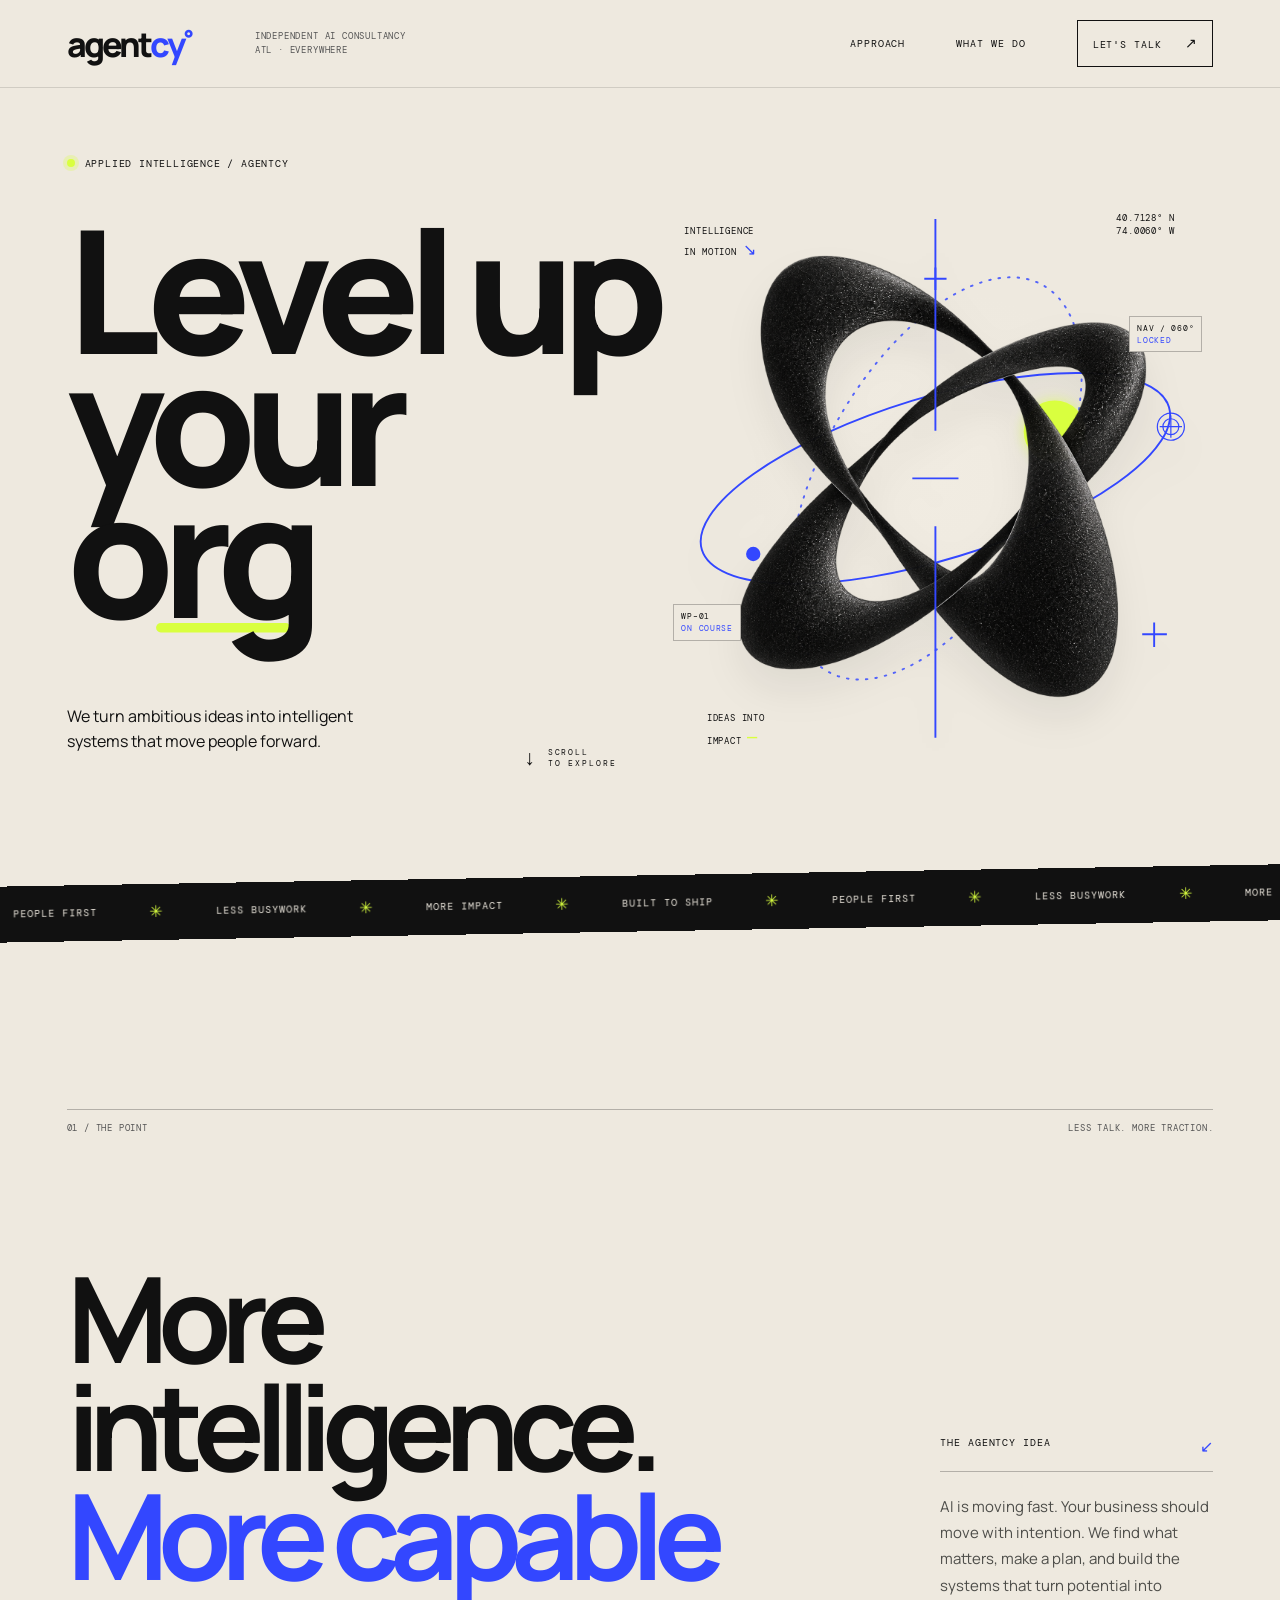
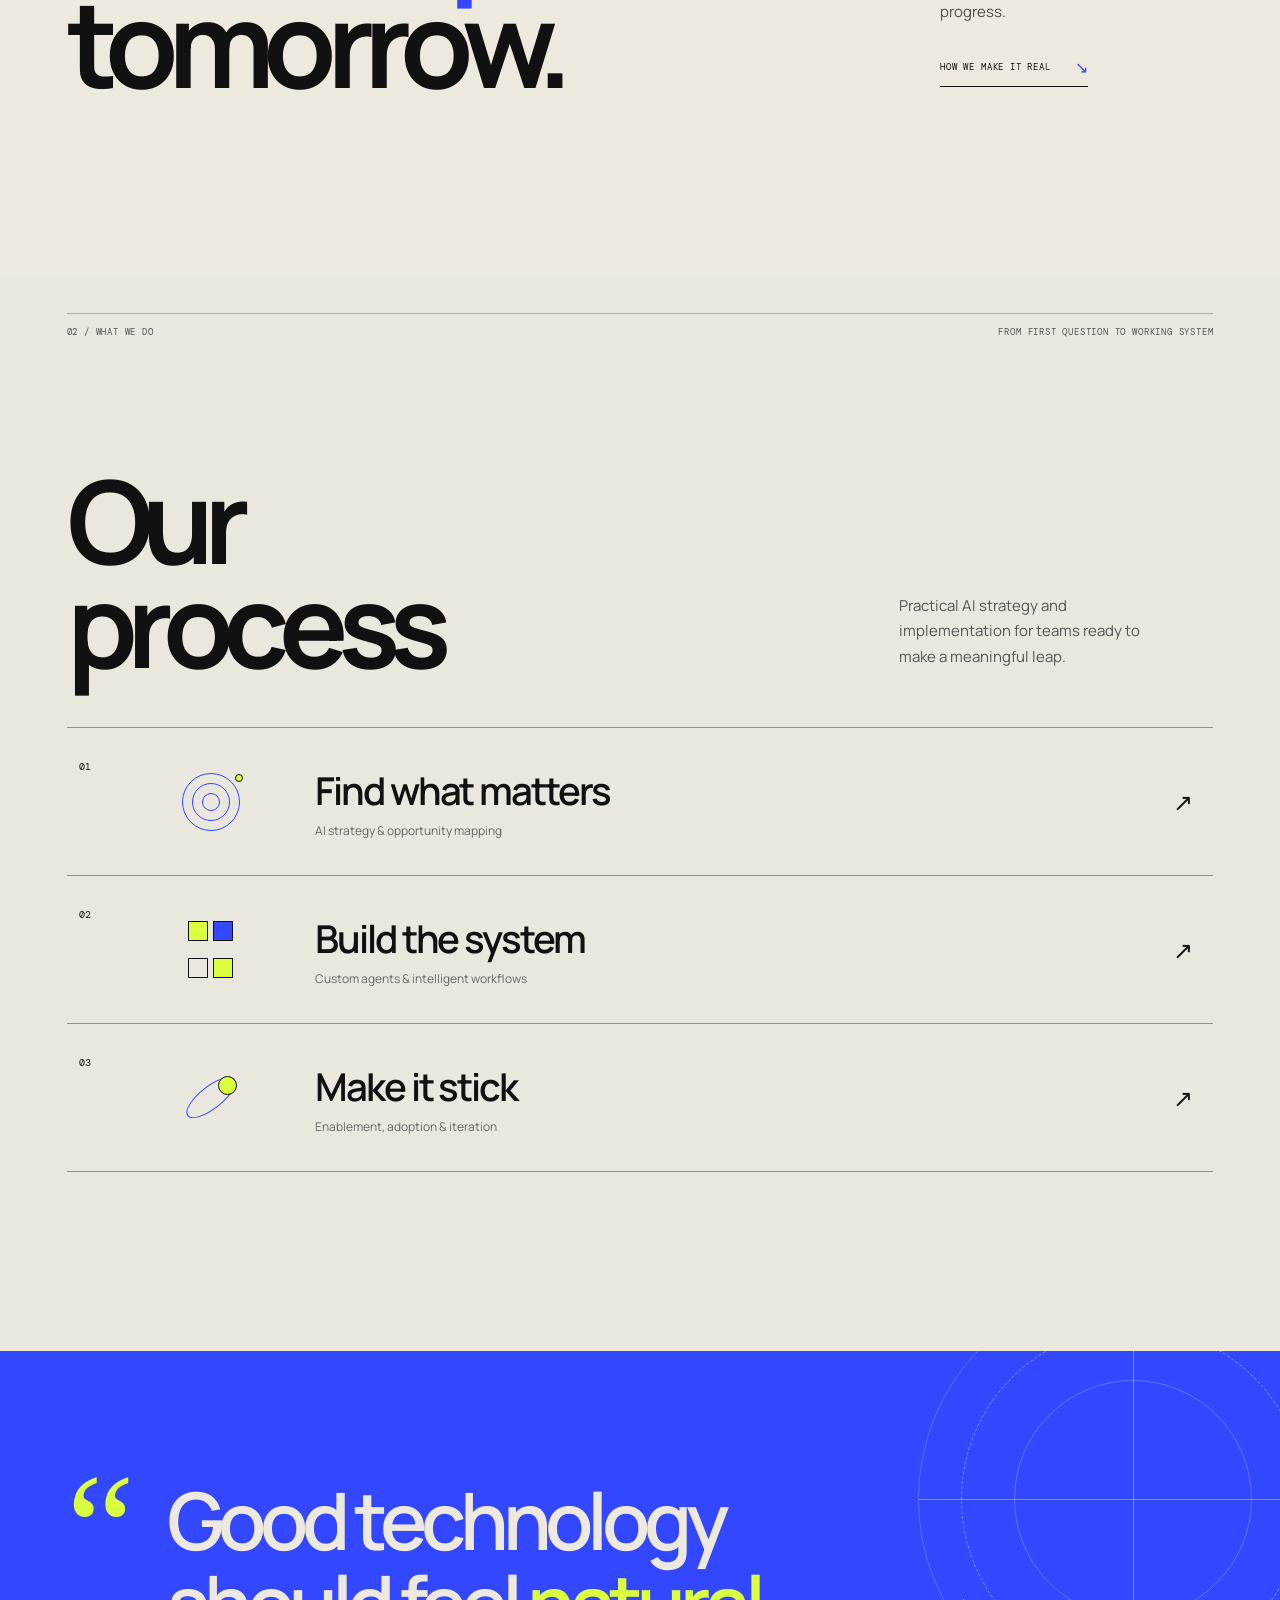
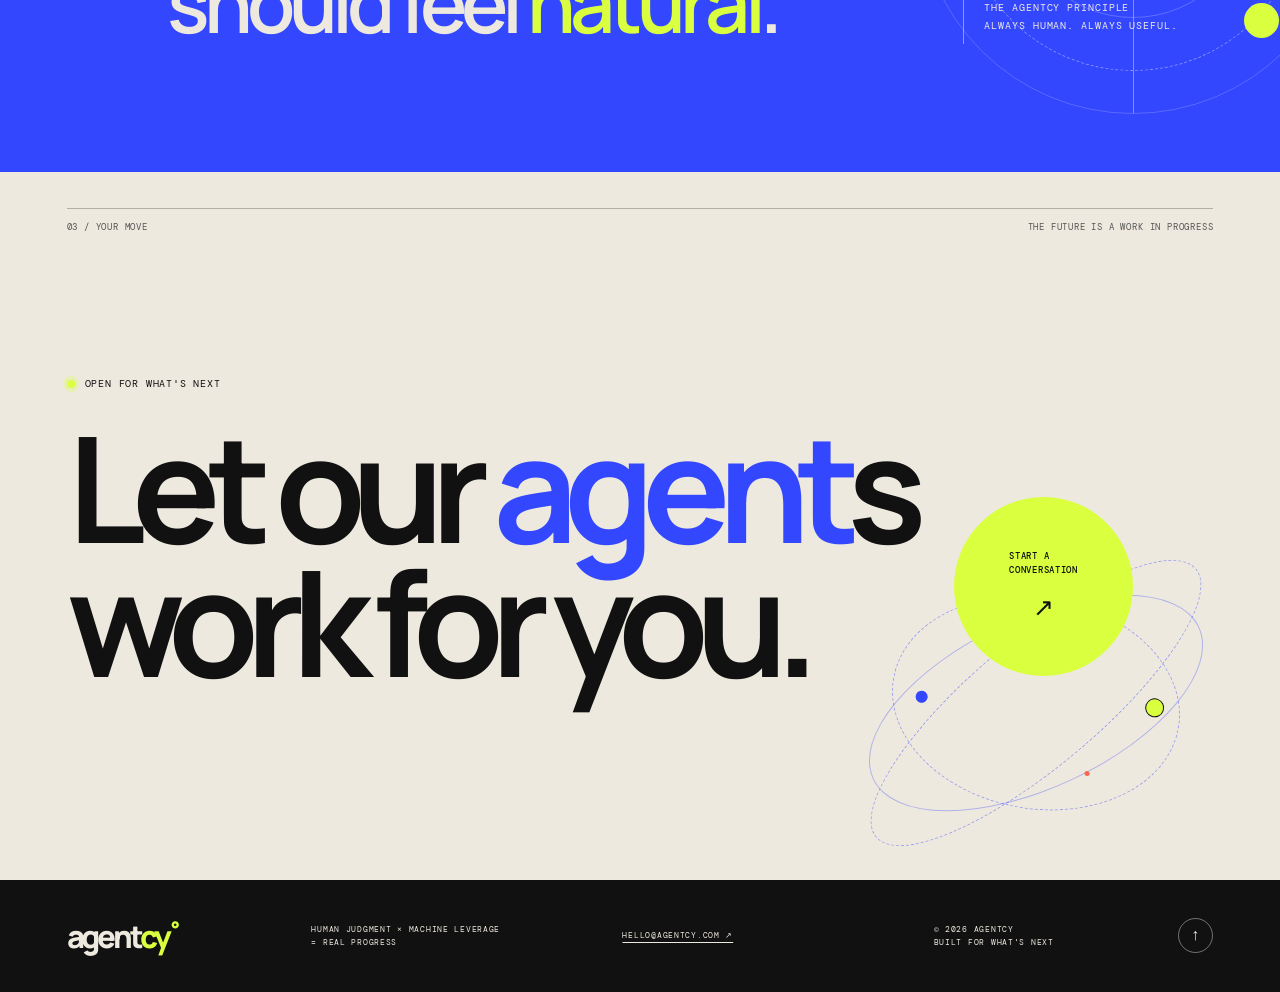
==== commit 4d84fb17: "Republish current Agentcy design" ====
--- a/index.html
+++ b/index.html
@@ -31,7 +31,7 @@
         <section class="hero section-frame" aria-labelledby="hero-title">
           <div class="hero-copy">
             <p class="eyebrow mono"><span class="live-dot"></span> APPLIED INTELLIGENCE / AGENTCY</p>
-            <h1 id="hero-title">AI,<br />put to<br /><span class="underlined-word">work<span class="period">.</span></span></h1>
+          <h1 id="hero-title"><span class="hero-headline-nowrap">Level up</span><br />your <span class="underlined-word">org<svg class="underline-arrow" viewBox="0 0 100 90" aria-hidden="true" focusable="false"><path class="underline-base" d="M 0 76 H 80" /><path class="underline-arrow-path" d="M 80 76 H 85 C 92 76 93 70 93 60 V 24" /><path class="underline-arrow-head" d="M 82 35 L 93 24 L 99 35" /></svg></span></h1>
             <div class="hero-bottomline">
               <div class="hero-morph">
                 <p class="hero-morph-source">We turn ambitious ideas into intelligent systems that move people forward.</p>
@@ -42,50 +42,40 @@
               <a class="round-link mono" href="#approach" aria-label="Scroll to discover">↓ <span>SCROLL<br />TO EXPLORE</span></a>
             </div>
           </div>
-          <div class="hero-art motion-stage" data-motion="hero" aria-label="Animated Agentcy planetary system">
+          <div class="hero-art motion-stage" data-motion="hero" aria-label="Animated Agentcy orbital ribbon sculpture">
             <div class="art-caption mono caption-top">INTELLIGENCE<br />IN MOTION <span>↘</span></div>
             <div class="art-coordinate mono">40.7128° N<br />74.0060° W</div>
-            <svg class="orbital-art" viewBox="0 0 700 700" role="img" aria-hidden="true">
+            <svg class="orbital-art" viewBox="0 0 700 700" preserveAspectRatio="xMidYMid meet" role="img" aria-hidden="true">
               <defs>
-                <radialGradient id="eclipse-core" cx="34%" cy="22%" r="88%">
-                  <stop offset="0" stop-color="#343943" />
-                  <stop offset=".42" stop-color="#151820" />
-                  <stop offset="1" stop-color="#05070b" />
+                <radialGradient id="agentcy-signal-lime" cx="34%" cy="26%">
+                  <stop offset="0" stop-color="#f4ffad" />
+                  <stop offset=".36" stop-color="#d9ff3f" />
+                  <stop offset="1" stop-color="#b2d51d" />
                 </radialGradient>
-                <linearGradient id="eclipse-edge" x1="0" y1="0" x2="1" y2="1">
-                  <stop offset="0" stop-color="#f2f0e8" stop-opacity=".38" />
-                  <stop offset=".5" stop-color="#3347ff" stop-opacity=".58" />
-                  <stop offset="1" stop-color="#f2f0e8" stop-opacity=".22" />
-                </linearGradient>
-                <clipPath id="eclipse-clip">
-                  <ellipse cx="350" cy="350" rx="199" ry="121" transform="rotate(-17 350 350)" />
-                </clipPath>
+                <filter id="agentcy-orb-grain" x="-15%" y="-15%" width="130%" height="130%">
+                  <feTurbulence type="fractalNoise" baseFrequency=".72" numOctaves="2" seed="7" result="noise" />
+                  <feColorMatrix in="noise" type="saturate" values="0" result="mono" />
+                  <feComponentTransfer><feFuncA type="table" tableValues="0 .16" /></feComponentTransfer>
+                  <feComposite in="SourceGraphic" operator="over" />
+                </filter>
               </defs>
               <g class="orbit-drift">
-                <g class="orbit-rings">
-                  <circle class="ring ring-dash" cx="350" cy="350" r="278" />
-                  <g class="orbit-spin-b"><ellipse class="orbit-line orbit-line-dash orbit-blue-b" cx="350" cy="350" rx="244" ry="294" transform="rotate(27 350 350)" /></g>
-                </g>
+                <ellipse class="orbit-line" cx="350" cy="350" rx="307" ry="102" transform="rotate(-17 350 350)" />
+                <ellipse class="orbit-line orbit-line-dash orbit-blue-b" cx="350" cy="350" rx="143" ry="278" transform="rotate(29 350 350)" />
               </g>
-              <g class="planet-image" aria-hidden="true">
-                <ellipse cx="350" cy="350" rx="194" ry="116" transform="rotate(-17 350 350)" fill="url(#eclipse-core)" stroke="#080a0e" stroke-width="3" />
-                <ellipse cx="350" cy="350" rx="194" ry="116" transform="rotate(-17 350 350)" fill="none" stroke="url(#eclipse-edge)" stroke-width="1.2" opacity=".64" />
-                <g clip-path="url(#eclipse-clip)">
-                  <path d="M194 315c45-43 103-64 169-60" fill="none" stroke="#f2f0e8" stroke-opacity=".25" stroke-width="1.2" />
-                  <path d="M172 401c97-48 174-48 247-27" fill="none" stroke="#3347ff" stroke-opacity=".52" stroke-width="1.5" />
-                </g>
-              </g>
+              <g class="orbital-node"><g class="orb-float" transform="translate(0 0)"><circle class="waypoint waypoint-lime" cx="500" cy="291" r="39" /><circle cx="489" cy="280" r="4" fill="#f8ffca" opacity=".54" /><circle cx="520" cy="300" r="2" fill="#8fae13" opacity=".42" /><circle cx="483" cy="306" r="1.5" fill="#8fae13" opacity=".48" /></g></g>
+              <image href="assets/agentcy-ribbon-art.png" x="57" y="58" width="586" height="586" preserveAspectRatio="xMidYMid meet" />
+              <path class="orbit-line" d="M350 24v266M350 410v266" stroke-width="1.4" />
+              <path class="orbit-line" d="M321 350h58M336 99h28M350 85v28M610 546h31M625 531v31" stroke-width="1.4" />
               <g class="waypoints">
-                <g class="orbital-node"><g class="orb-float"><image class="waypoint waypoint-lime" href="assets/agentcy-satellite.png" x="470" y="320" width="78" height="78" preserveAspectRatio="xMidYMid meet" /></g></g>
                 <circle class="waypoint waypoint-blue" cx="121" cy="445" r="9" />
-                <rect class="waypoint-square" x="174" y="291" width="14" height="14" />
+                <g fill="none" stroke="#3347ff" stroke-width="1.5"><circle cx="646" cy="285" r="17" /><circle cx="646" cy="285" r="10" /><path d="M632 285h28M646 271v28" /></g>
               </g>
             </svg>
             <span class="hud-label mono hud-label-a">NAV / 060°<br /><b>LOCKED</b></span>
             <span class="hud-label mono hud-label-b">WP–01<br /><b>ON COURSE</b></span>
             <div class="art-caption mono caption-bottom">IDEAS INTO<br />IMPACT <span>—</span></div>
           </div>
-          <div class="hero-index mono">AGENCY × INTELLIGENCE <span>001—026</span></div>
         </section>
 
         <section class="ticker" aria-label="Agentcy capabilities">
@@ -97,23 +87,22 @@
         <section class="manifesto section-frame" id="approach">
           <div class="section-kicker mono"><span>01 / THE POINT</span><span>LESS TALK. MORE TRACTION.</span></div>
           <div class="manifesto-content">
-            <h2>More intelligence.<br /><span class="outline-text">More capable</span><br />tomorrow.</h2>
+            <h2>More <span class="matrix-scroll-word" data-matrix-word aria-label="intelligence">intelligence</span>.<br /><span class="outline-text">More <span class="matrix-scroll-word" data-matrix-word data-matrix-delay="180" aria-label="capable">capable</span></span><br /><span class="scroll-glitch-word" data-scroll-glitch data-from="tomorrow." data-to="today." aria-label="tomorrow.">tomorrow.</span></h2>
             <div class="manifesto-aside">
               <p class="aside-tag mono">THE AGENTCY IDEA <span>↙</span></p>
-              <p>AI is moving fast. Your business should move with intention. We find the useful signal, make a plan, and build the systems that turn potential into progress.</p>
+              <p>AI is moving fast. Your business should move with intention. We find what matters, make a plan, and build the systems that turn potential into progress.</p>
               <a href="#services" class="text-link mono">HOW WE MAKE IT REAL <span>↘</span></a>
             </div>
           </div>
-          <div class="manifesto-stamp mono"><span>A</span><small>INTELLIGENCE<br />IN MOTION<br />EST. 2026</small></div>
         </section>
 
         <section class="services section-frame" id="services">
           <div class="section-kicker mono"><span>02 / WHAT WE DO</span><span>FROM FIRST QUESTION TO WORKING SYSTEM</span></div>
-          <div class="services-heading"><h2>Make the<br />next move.</h2><p>Practical AI strategy and implementation for teams ready to make a meaningful leap.</p></div>
+          <div class="services-heading"><h2>Our<br /><span class="matrix-scroll-word" data-matrix-word aria-label="process">process</span></h2><p>Practical AI strategy and implementation for teams ready to make a meaningful leap.</p></div>
           <div class="service-list">
             <article class="service-card motion-card">
               <span class="service-no mono">01</span><div class="service-symbol symbol-scan"><i></i><i></i><i></i><b></b></div>
-              <div class="service-name"><h3>Find the signal</h3><p>AI strategy & opportunity mapping</p></div><span class="service-arrow">↗</span>
+              <div class="service-name"><h3>Find what matters</h3><p>AI strategy & opportunity mapping</p></div><span class="service-arrow">↗</span>
               <span class="card-hud mono">SCAN COMPLETE / 100%</span>
             </article>
             <article class="service-card motion-card">
@@ -132,7 +121,7 @@
         <section class="quote-band">
           <div class="quote-grid">
             <span class="quote-mark">“</span>
-            <blockquote>Good technology should feel like <em>momentum.</em></blockquote>
+            <blockquote>Good technology should feel <em><span class="matrix-scroll-word" data-matrix-word aria-label="natural">natural</span></em>.</blockquote>
             <div class="quote-credit mono">THE AGENTCY PRINCIPLE<br />ALWAYS HUMAN. ALWAYS USEFUL.</div>
             <div class="quote-graphic" aria-hidden="true"><span></span><i></i><b></b></div>
           </div>
@@ -141,7 +130,7 @@
         <section class="contact section-frame" id="contact">
           <div class="section-kicker mono"><span>03 / YOUR MOVE</span><span>THE FUTURE IS A WORK IN PROGRESS</span></div>
           <div class="contact-content">
-            <div><p class="eyebrow mono"><span class="live-dot"></span> OPEN FOR WHAT'S NEXT</p><h2>Let's make<br />something <span>move.</span></h2></div>
+            <div><p class="eyebrow mono"><span class="live-dot"></span> OPEN FOR WHAT'S NEXT</p><h2>Let our <span><span class="matrix-scroll-word" data-matrix-word aria-label="agent">agent</span></span>s<br />work for you.</h2></div>
             <a href="mailto:hello@agentcy.com" class="contact-button"><span>START A<br />CONVERSATION</span><b>↗</b></a>
           </div>
           <div class="contact-orbit" aria-hidden="true"><i></i><b></b><span></span></div>
--- a/styles.css
+++ b/styles.css
@@ -84,6 +84,10 @@
 .matrix-wordmark .matrix-char.is-decoding .matrix-final{opacity:0}
 .matrix-wordmark .matrix-char.is-decoded .matrix-final{opacity:1;animation:matrix-letter-resolve .2s cubic-bezier(.2,.75,.25,1) both}
 .matrix-wordmark .matrix-char.brand-cy{color:var(--blue)}
+.matrix-wordmark .mark-dot{display:inline-block}
+.matrix-wordmark:not(.is-resolved) .mark-dot{opacity:0}
+.matrix-wordmark.is-resolved .mark-dot{animation:wordmark-dot-drop .42s cubic-bezier(.2,.75,.25,1) .16s both}
+@keyframes wordmark-dot-drop{from{opacity:0;transform:translateY(-.55em)}to{opacity:1;transform:translateY(0)}}
 .logo-cy{color:var(--blue)}
 .footer-logo .logo-cy{font-size:inherit;vertical-align:baseline}
 .footer-logo .mark-dot{font-size:.65em;vertical-align:top;color:var(--lime)}
@@ -105,3 +109,29 @@
 @media(max-width:640px){.hero-morph{max-width:255px;min-height:82px;--logo-offset:-7px}.hero-morph-source{font-size:13px;max-width:255px}.hero-morph-logo{font-size:30px}}
 @media(max-width:640px){.hero-morph-glitch{font-size:13px;max-width:255px}}
 @media(prefers-reduced-motion:reduce){.matrix-wordmark .matrix-char .matrix-final{opacity:1!important}.matrix-wordmark .matrix-char .matrix-code{display:none!important}.hero-morph-source{opacity:1!important;transform:none!important}.hero-morph-logo,.hero-morph-glitch{display:none!important}}
+
+/* Keep the revised hero headline broad without letting it dominate the page. */
+.hero h1{font-size:clamp(86px,13.4vw,195px);letter-spacing:-.075em}
+.hero-headline-nowrap{display:inline-block;position:relative;white-space:nowrap}
+.underlined-word:after{content:none}
+.underline-arrow{position:absolute;left:5px;bottom:-.18em;width:calc(100% + .55em - 5px);height:.82em;overflow:visible;pointer-events:none;z-index:-1}
+.underline-arrow path{fill:none;stroke:var(--lime);stroke-width:6;stroke-linecap:round;stroke-linejoin:round}
+.underline-arrow-path{stroke-dasharray:100;stroke-dashoffset:100;transition:stroke-dashoffset .42s cubic-bezier(.2,.75,.25,1)}
+.underline-arrow-head{stroke-dasharray:40;stroke-dashoffset:40;transition:stroke-dashoffset .18s ease .48s}
+.underlined-word:hover .underline-arrow-path,.underlined-word:hover .underline-arrow-head{stroke-dashoffset:0}
+@media(max-width:640px){.hero h1{font-size:clamp(70px,21.5vw,138px);letter-spacing:-.075em}}
+
+/* Scroll-triggered Matrix reveal for the two manifesto keywords. */
+.matrix-scroll-word{white-space:nowrap}
+.scroll-matrix-ready .matrix-scroll-word{opacity:0;transition:opacity .1s linear}
+.scroll-matrix-ready .matrix-scroll-word.is-started{opacity:1}
+.matrix-scroll-char{display:inline-block;position:relative}
+.matrix-scroll-code,.matrix-scroll-final{display:inline-block;transition:opacity .18s linear}
+.matrix-scroll-char .matrix-scroll-final{opacity:0}
+.matrix-scroll-code{position:absolute;inset:0;display:grid;place-items:center;opacity:0;color:#8ead16;font:500 .53em/1 var(--mono);font-variant-ligatures:none;text-shadow:0 0 8px #d9ff3f9c;white-space:nowrap}
+.matrix-scroll-char.is-active .matrix-scroll-code{opacity:1}
+.matrix-scroll-char.is-active .matrix-scroll-final{opacity:0}
+.matrix-scroll-char.is-resolved .matrix-scroll-code{opacity:0}
+.matrix-scroll-char.is-resolved .matrix-scroll-final{opacity:1;animation:matrix-scroll-resolve .22s cubic-bezier(.2,.75,.25,1) both}
+@keyframes matrix-scroll-resolve{from{transform:perspective(110px) rotateX(-62deg) translateY(-.1em);filter:brightness(2)}to{transform:perspective(110px) rotateX(0) translateY(0);filter:brightness(1)}}
+@media(prefers-reduced-motion:reduce){.matrix-scroll-code{display:none!important}.matrix-scroll-final{opacity:1!important;animation:none!important}}
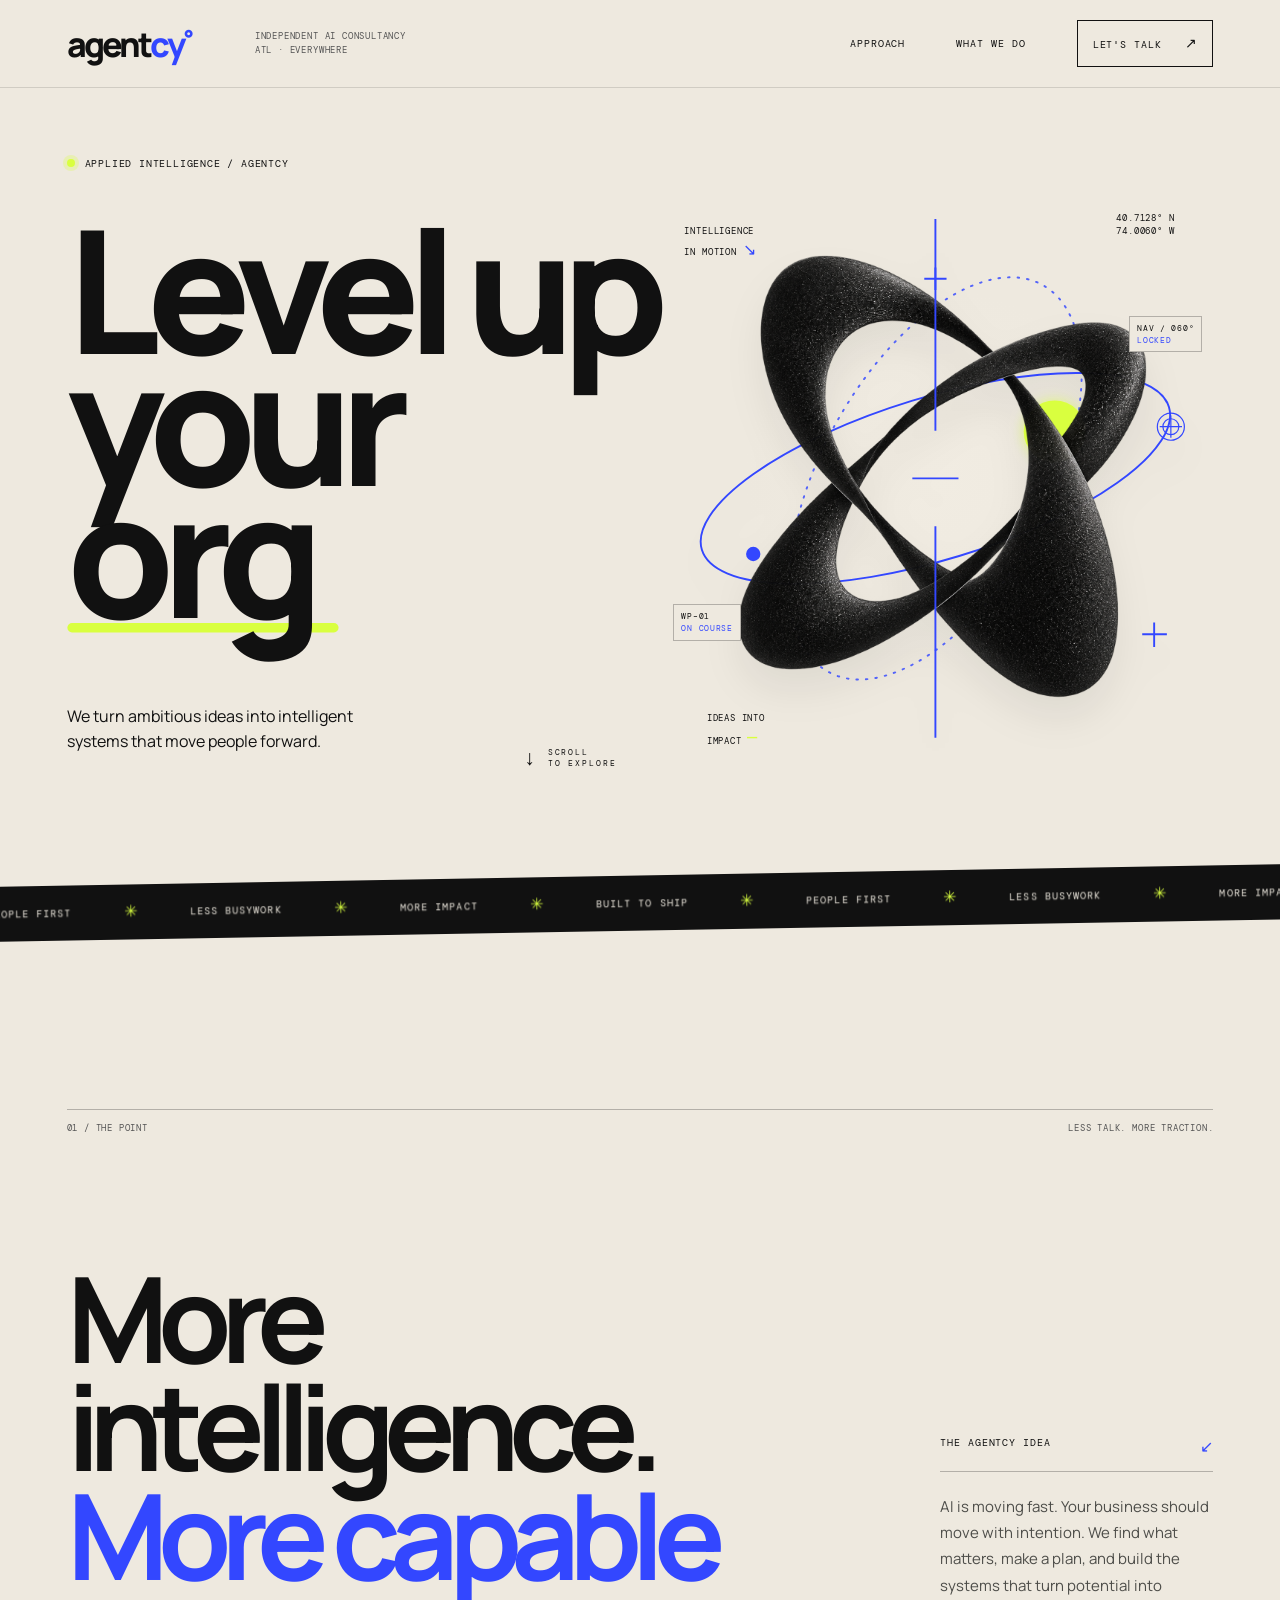
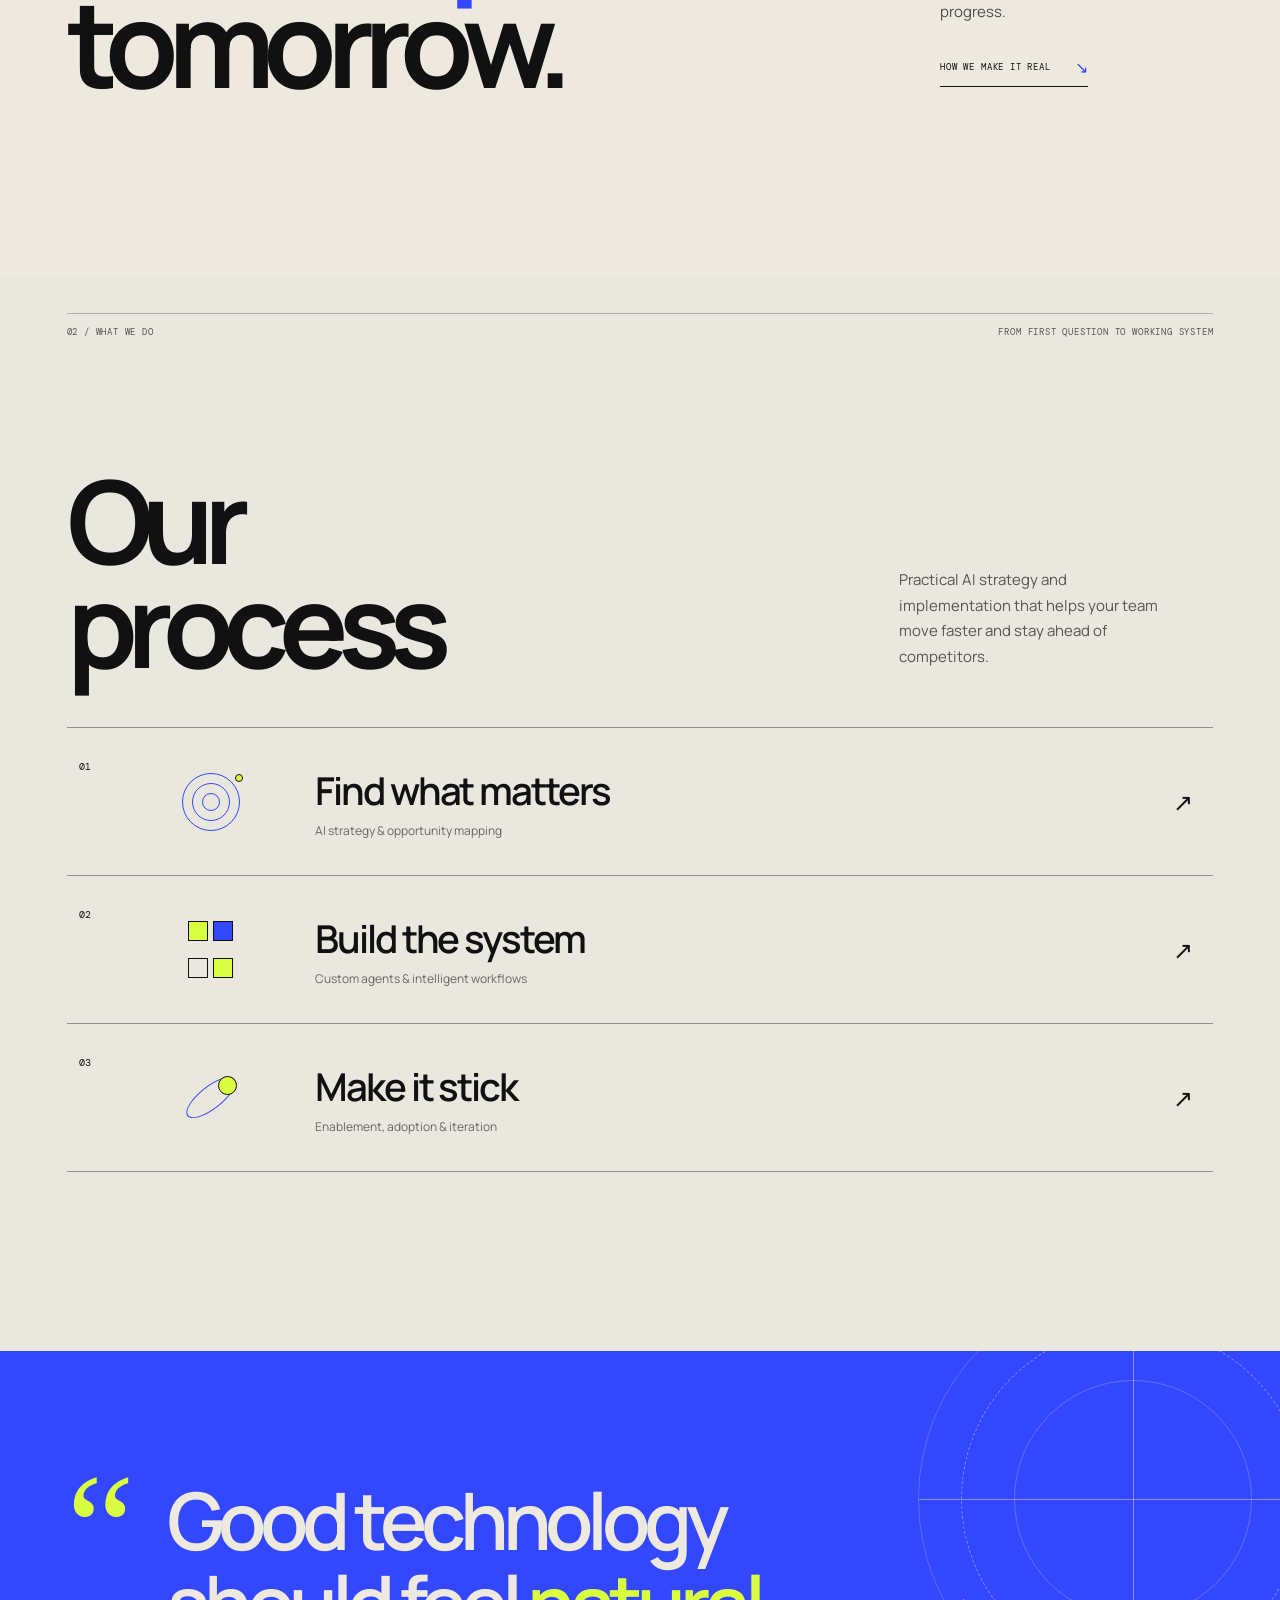
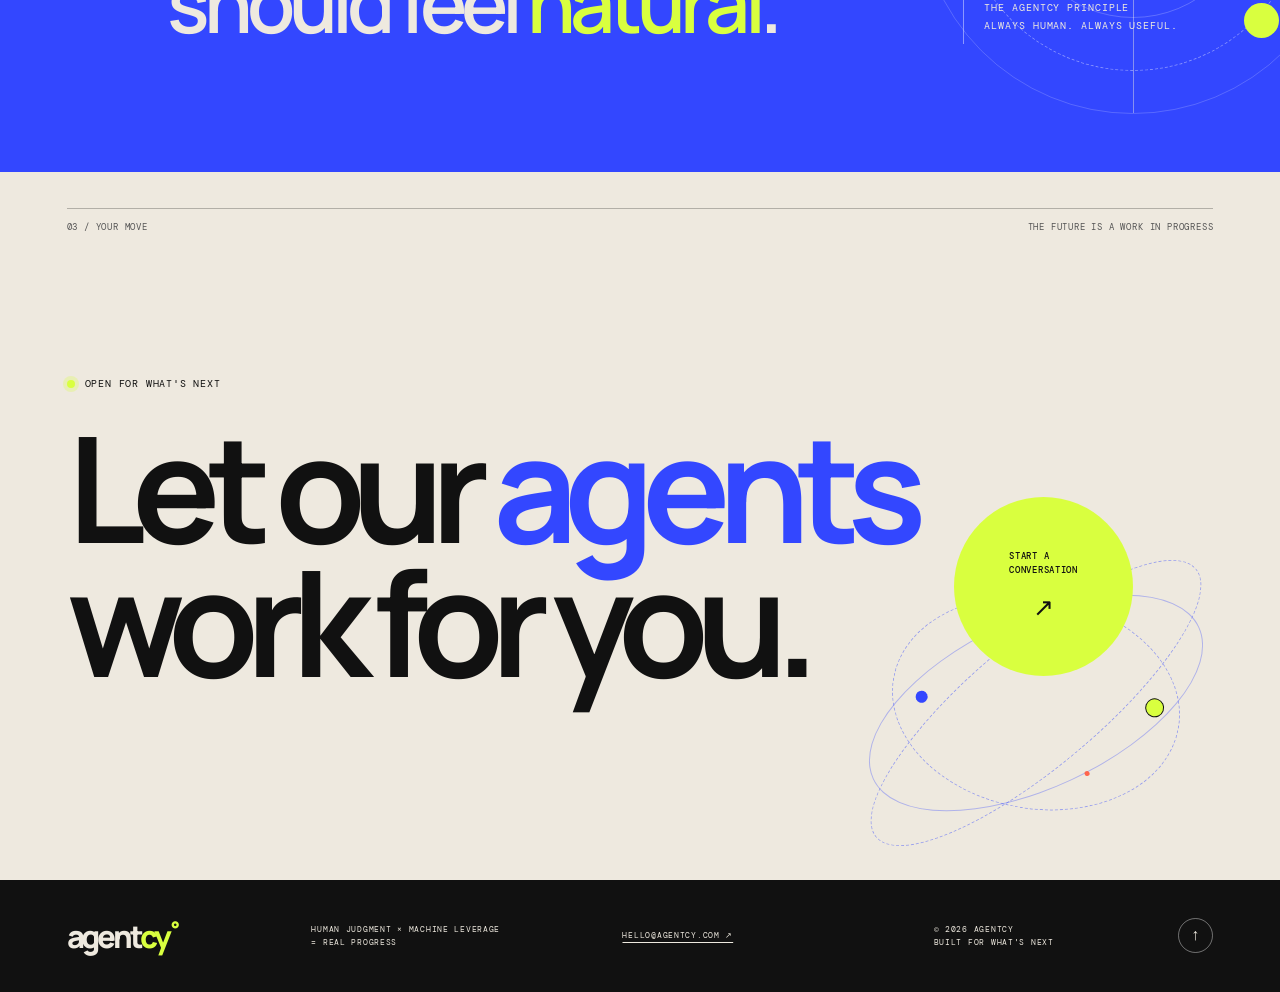
==== commit c101e224: "Refine Agentcy homepage messaging" ====
--- a/index.html
+++ b/index.html
@@ -31,7 +31,7 @@
         <section class="hero section-frame" aria-labelledby="hero-title">
           <div class="hero-copy">
             <p class="eyebrow mono"><span class="live-dot"></span> APPLIED INTELLIGENCE / AGENTCY</p>
-          <h1 id="hero-title"><span class="hero-headline-nowrap">Level up</span><br />your <span class="underlined-word">org<svg class="underline-arrow" viewBox="0 0 100 90" aria-hidden="true" focusable="false"><path class="underline-base" d="M 0 76 H 80" /><path class="underline-arrow-path" d="M 80 76 H 85 C 92 76 93 70 93 60 V 24" /><path class="underline-arrow-head" d="M 82 35 L 93 24 L 99 35" /></svg></span></h1>
+          <h1 id="hero-title"><span class="hero-headline-nowrap">Level up</span><br />your <span class="underlined-word">org<svg class="underline-arrow" viewBox="0 0 250 90" preserveAspectRatio="none" aria-hidden="true" focusable="false"><path class="underline-base" d="M 0 76 H 170" /><path class="underline-arrow-path" d="M 170 76 H 185 C 196 76 200 70 200 60 V 25" /><path class="underline-arrow-head" d="M 193 34 L 200 25 L 207 34" /></svg></span></h1>
             <div class="hero-bottomline">
               <div class="hero-morph">
                 <p class="hero-morph-source">We turn ambitious ideas into intelligent systems that move people forward.</p>
@@ -80,7 +80,7 @@
 
         <section class="ticker" aria-label="Agentcy capabilities">
           <div class="ticker-track mono" aria-hidden="true">
-            <span>PEOPLE FIRST</span><b>✳</b><span>LESS BUSYWORK</span><b>✳</b><span>MORE IMPACT</span><b>✳</b><span>BUILT TO SHIP</span><b>✳</b><span>PEOPLE FIRST</span><b>✳</b><span>LESS BUSYWORK</span><b>✳</b><span>MORE IMPACT</span><b>✳</b><span>BUILT TO SHIP</span><b>✳</b>
+            <div class="ticker-group"><span>PEOPLE FIRST</span><b>✳</b><span>LESS BUSYWORK</span><b>✳</b><span>MORE IMPACT</span><b>✳</b><span>BUILT TO SHIP</span><b>✳</b></div>
           </div>
         </section>
 
@@ -98,7 +98,7 @@
 
         <section class="services section-frame" id="services">
           <div class="section-kicker mono"><span>02 / WHAT WE DO</span><span>FROM FIRST QUESTION TO WORKING SYSTEM</span></div>
-          <div class="services-heading"><h2>Our<br /><span class="matrix-scroll-word" data-matrix-word aria-label="process">process</span></h2><p>Practical AI strategy and implementation for teams ready to make a meaningful leap.</p></div>
+          <div class="services-heading"><h2>Our<br /><span class="matrix-scroll-word" data-matrix-word aria-label="process">process</span></h2><p>Practical AI strategy and implementation that helps your team move faster and stay ahead of competitors.</p></div>
           <div class="service-list">
             <article class="service-card motion-card">
               <span class="service-no mono">01</span><div class="service-symbol symbol-scan"><i></i><i></i><i></i><b></b></div>
@@ -130,7 +130,7 @@
         <section class="contact section-frame" id="contact">
           <div class="section-kicker mono"><span>03 / YOUR MOVE</span><span>THE FUTURE IS A WORK IN PROGRESS</span></div>
           <div class="contact-content">
-            <div><p class="eyebrow mono"><span class="live-dot"></span> OPEN FOR WHAT'S NEXT</p><h2>Let our <span><span class="matrix-scroll-word" data-matrix-word aria-label="agent">agent</span></span>s<br />work for you.</h2></div>
+            <div><p class="eyebrow mono"><span class="live-dot"></span> OPEN FOR WHAT'S NEXT</p><h2>Let our <span class="matrix-scroll-word" data-matrix-word aria-label="agents">agents</span><br />work for you.</h2></div>
             <a href="mailto:hello@agentcy.com" class="contact-button"><span>START A<br />CONVERSATION</span><b>↗</b></a>
           </div>
           <div class="contact-orbit" aria-hidden="true"><i></i><b></b><span></span></div>
--- a/styles.css
+++ b/styles.css
@@ -114,12 +114,22 @@
 .hero h1{font-size:clamp(86px,13.4vw,195px);letter-spacing:-.075em}
 .hero-headline-nowrap{display:inline-block;position:relative;white-space:nowrap}
 .underlined-word:after{content:none}
-.underline-arrow{position:absolute;left:5px;bottom:-.18em;width:calc(100% + .55em - 5px);height:.82em;overflow:visible;pointer-events:none;z-index:-1}
+.underline-arrow{position:absolute;left:5px;bottom:-.18em;width:calc(100% + .85em - 5px);height:.82em;overflow:visible;pointer-events:none;z-index:-1}
 .underline-arrow path{fill:none;stroke:var(--lime);stroke-width:6;stroke-linecap:round;stroke-linejoin:round}
 .underline-arrow-path{stroke-dasharray:100;stroke-dashoffset:100;transition:stroke-dashoffset .42s cubic-bezier(.2,.75,.25,1)}
 .underline-arrow-head{stroke-dasharray:40;stroke-dashoffset:40;transition:stroke-dashoffset .18s ease .48s}
 .underlined-word:hover .underline-arrow-path,.underlined-word:hover .underline-arrow-head{stroke-dashoffset:0}
 @media(max-width:640px){.hero h1{font-size:clamp(70px,21.5vw,138px);letter-spacing:-.075em}}
+
+/* The ribbon loops by one identical segment, with enough copies for any viewport. */
+.ticker-track{width:max-content;min-width:100%;justify-content:flex-start;gap:0;padding-left:0;will-change:transform}
+.ticker-group{display:flex;flex:0 0 auto;align-items:center;gap:clamp(24px,4vw,64px);padding-right:clamp(24px,4vw,64px);white-space:nowrap}
+@keyframes marquee{to{transform:translateX(var(--ticker-shift,-50%))}}
+@media(max-width:640px){.ticker-group{gap:24px;padding-right:24px}}
+@media(prefers-reduced-motion:reduce){.ticker-track{animation:none!important;transform:none!important}}
+
+/* Keep the composition centered and proportionate on ultra-wide desktops. */
+@media(min-width:1921px){.site-shell{max-width:1920px}.topbar.is-sticky{width:min(100vw,1920px)}}
 
 /* Scroll-triggered Matrix reveal for the two manifesto keywords. */
 .matrix-scroll-word{white-space:nowrap}
